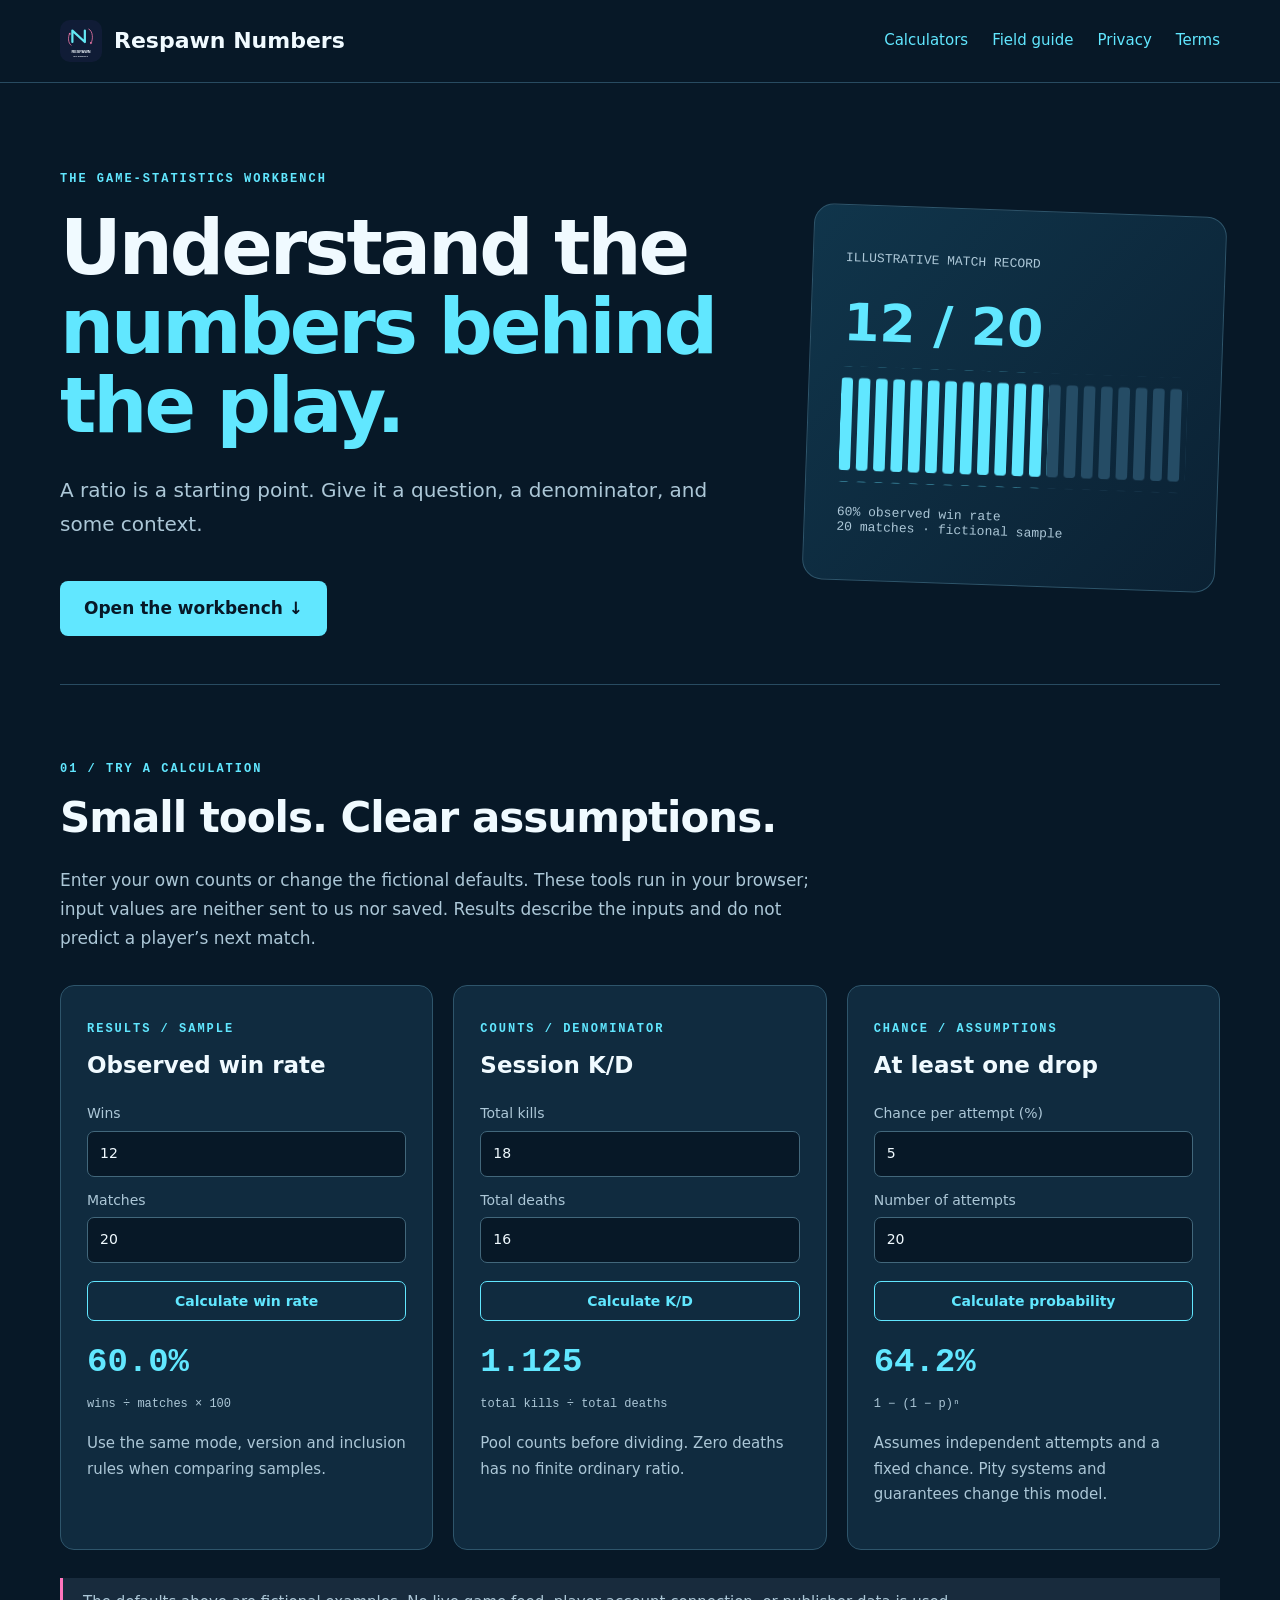
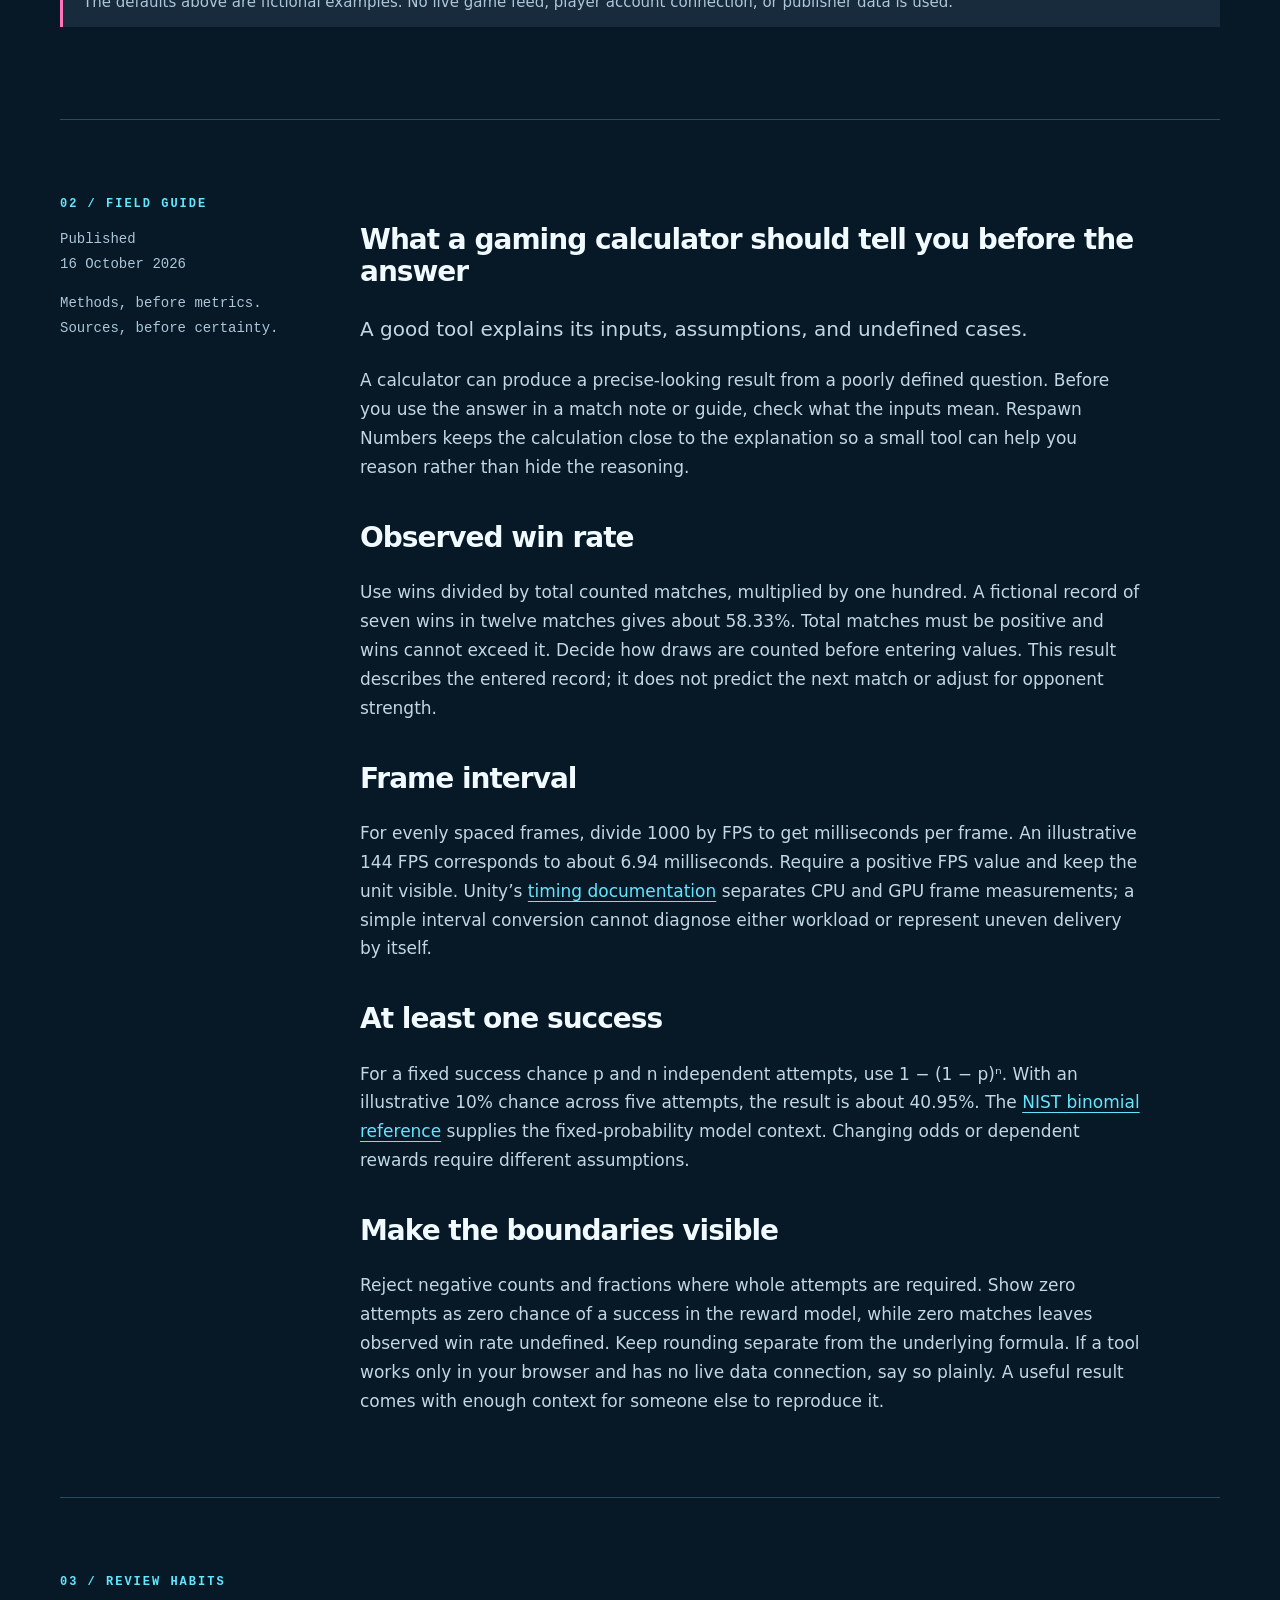
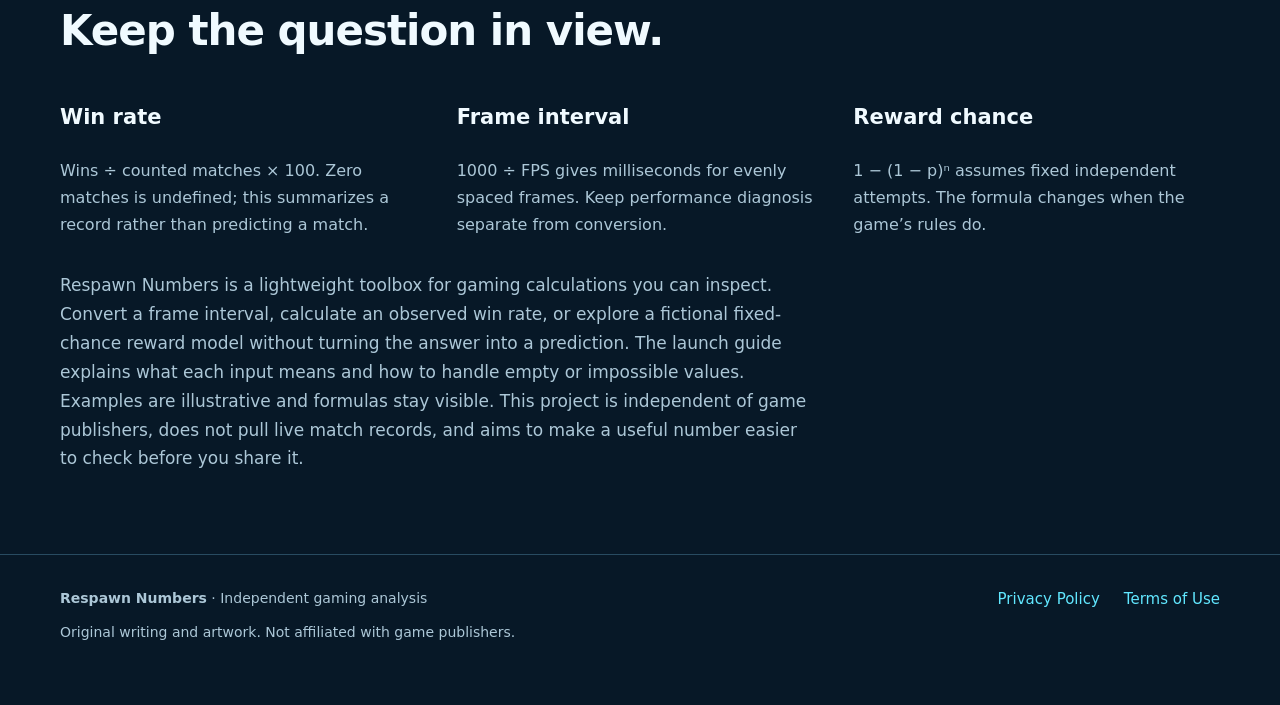
==== index.html @ 020a8698 "Build Respawn Numbers gaming statistics workbench" ====
<!doctype html><html lang="en"><head><meta charset="utf-8"><meta name="viewport" content="width=device-width, initial-scale=1"><meta name="description" content="Transparent gaming statistics explainers and free calculators for win rate, K/D and independent drop probability."><title>Game-statistics workbench · Respawn Numbers</title><link rel="icon" href="logo.svg" type="image/svg+xml"><link rel="stylesheet" href="style.css"></head><body><a class="skip" href="#main">Skip to content</a><header><div class="wrap"><a class="brand" href="index.html"><img src="logo.svg" alt="" width="42" height="42">Respawn Numbers</a><nav aria-label="Main navigation"><a href="index.html#calculators">Calculators</a><a href="index.html#guide">Field guide</a><a href="privacy.html">Privacy</a><a href="terms.html">Terms</a></nav></div></header><main id="main"><div class="wrap"><section class="hero" aria-labelledby="hero-title"><div><p class="eyebrow">The game-statistics workbench</p><h1 id="hero-title">Understand the<br><span>numbers behind<br>the play.</span></h1><p class="lead">A ratio is a starting point. Give it a question, a denominator, and some context.</p><a class="cta" href="#calculators">Open the workbench ↓</a></div><div class="visual" aria-label="Illustrative win-rate example: 12 wins in 20 matches equals 60 percent"><p>ILLUSTRATIVE MATCH RECORD</p><strong>12 / 20</strong><svg viewBox="0 0 300 100" role="img" aria-label="Twelve of twenty match markers highlighted in cyan"><defs><pattern id="slots" width="15" height="90" patternUnits="userSpaceOnUse"><rect width="10" height="80" y="10" rx="3" fill="#254c65"/></pattern><pattern id="wins" width="15" height="90" patternUnits="userSpaceOnUse"><rect width="10" height="80" y="10" rx="3" fill="#61e7ff"/></pattern></defs><rect width="300" height="100" fill="url(#slots)"/><rect width="180" height="100" fill="url(#wins)"/></svg><p>60% observed win rate<br>20 matches · fictional sample</p></div></section><section id="calculators" class="section"><p class="eyebrow">01 / Try a calculation</p><h2>Small tools. Clear assumptions.</h2><p class="section-intro">Enter your own counts or change the fictional defaults. These tools run in your browser; input values are neither sent to us nor saved. Results describe the inputs and do not predict a player’s next match.</p><div class="grid"><section class="card"><span class="eyebrow">Results / sample</span><h3>Observed win rate</h3><label for="wins">Wins<input id="wins" type="number" min="0" step="1" value="12"></label><label for="matches">Matches<input id="matches" type="number" min="1" step="1" value="20"></label><button id="win-button" type="button">Calculate win rate</button><output id="win-result" class="result" aria-live="polite">60.0%</output><span class="formula">wins ÷ matches × 100</span><p>Use the same mode, version and inclusion rules when comparing samples.</p></section><section class="card"><span class="eyebrow">Counts / denominator</span><h3>Session K/D</h3><label for="kills">Total kills<input id="kills" type="number" min="0" step="1" value="18"></label><label for="deaths">Total deaths<input id="deaths" type="number" min="0" step="1" value="16"></label><button id="kd-button" type="button">Calculate K/D</button><output id="kd-result" class="result" aria-live="polite">1.125</output><span class="formula">total kills ÷ total deaths</span><p>Pool counts before dividing. Zero deaths has no finite ordinary ratio.</p></section><section class="card"><span class="eyebrow">Chance / assumptions</span><h3>At least one drop</h3><label for="chance">Chance per attempt (%)<input id="chance" type="number" min="0" max="100" step="any" value="5"></label><label for="attempts">Number of attempts<input id="attempts" type="number" min="0" step="1" value="20"></label><button id="drop-button" type="button">Calculate probability</button><output id="drop-result" class="result" aria-live="polite">64.2%</output><span class="formula">1 − (1 − p)ⁿ</span><p>Assumes independent attempts and a fixed chance. Pity systems and guarantees change this model.</p></section></div><p class="note">The defaults above are fictional examples. No live game feed, player account connection, or publisher data is used.</p></section><section class="section editorial" id="guide"><aside><p class="eyebrow">02 / Field guide</p><p>Published<br>16 October 2026</p><p>Methods, before metrics.<br>Sources, before certainty.</p></aside><article class="prose"><h2>What a gaming calculator should tell you before the answer</h2><p class="lead">A good tool explains its inputs, assumptions, and undefined cases.</p><p>A calculator can produce a precise-looking result from a poorly defined question. Before you use the answer in a match note or guide, check what the inputs mean. Respawn Numbers keeps the calculation close to the explanation so a small tool can help you reason rather than hide the reasoning.</p><h2>Observed win rate</h2><p>Use wins divided by total counted matches, multiplied by one hundred. A fictional record of seven wins in twelve matches gives about 58.33%. Total matches must be positive and wins cannot exceed it. Decide how draws are counted before entering values. This result describes the entered record; it does not predict the next match or adjust for opponent strength.</p><h2>Frame interval</h2><p>For evenly spaced frames, divide 1000 by FPS to get milliseconds per frame. An illustrative 144 FPS corresponds to about 6.94 milliseconds. Require a positive FPS value and keep the unit visible. Unity’s <a href="https://docs.unity3d.com/6000.0/Documentation/Manual/frame-timing-manager-counter-reference.html">timing documentation</a> separates CPU and GPU frame measurements; a simple interval conversion cannot diagnose either workload or represent uneven delivery by itself.</p><h2>At least one success</h2><p>For a fixed success chance p and n independent attempts, use 1 − (1 − p)ⁿ. With an illustrative 10% chance across five attempts, the result is about 40.95%. The <a href="https://www.itl.nist.gov/div898/handbook/eda/section3/eda366i.htm">NIST binomial reference</a> supplies the fixed-probability model context. Changing odds or dependent rewards require different assumptions.</p><h2>Make the boundaries visible</h2><p>Reject negative counts and fractions where whole attempts are required. Show zero attempts as zero chance of a success in the reward model, while zero matches leaves observed win rate undefined. Keep rounding separate from the underlying formula. If a tool works only in your browser and has no live data connection, say so plainly. A useful result comes with enough context for someone else to reproduce it.</p></article></section><section class="section"><p class="eyebrow">03 / Review habits</p><h2>Keep the question in view.</h2><div class="small-cards"><section><h3>Win rate</h3><p>Wins ÷ counted matches × 100. Zero matches is undefined; this summarizes a record rather than predicting a match.</p></section><section><h3>Frame interval</h3><p>1000 ÷ FPS gives milliseconds for evenly spaced frames. Keep performance diagnosis separate from conversion.</p></section><section><h3>Reward chance</h3><p>1 − (1 − p)ⁿ assumes fixed independent attempts. The formula changes when the game’s rules do.</p></section></div><p class="section-intro">Respawn Numbers is a lightweight toolbox for gaming calculations you can inspect. Convert a frame interval, calculate an observed win rate, or explore a fictional fixed-chance reward model without turning the answer into a prediction. The launch guide explains what each input means and how to handle empty or impossible values. Examples are illustrative and formulas stay visible. This project is independent of game publishers, does not pull live match records, and aims to make a useful number easier to check before you share it.</p></section></div></main><footer><div class="wrap"><div><p><strong>Respawn Numbers</strong> · Independent gaming analysis</p><p>Original writing and artwork. Not affiliated with game publishers.</p></div><nav aria-label="Legal navigation"><a href="privacy.html">Privacy Policy</a><a href="terms.html">Terms of Use</a></nav></div></footer><script src="calculators.js" defer></script></body></html>
---- style.css ----
:root{color-scheme:dark;--bg:#071827;--panel:#102b3f;--cyan:#61e7ff;--pink:#ff75bd;--ink:#f0faff;--muted:#acc7d7}*{box-sizing:border-box}html{scroll-behavior:smooth}body{margin:0;background:var(--bg);color:var(--ink);font:17px/1.7 system-ui,Segoe UI,sans-serif}a{color:var(--cyan);text-underline-offset:4px}a:hover{color:var(--pink)}a:focus-visible,button:focus-visible,input:focus-visible{outline:3px solid var(--pink);outline-offset:5px}.skip{position:absolute;left:20px;top:-100px;background:var(--panel);padding:12px;z-index:9}.skip:focus{top:12px}.wrap{width:min(1160px,92%);margin:auto}header{border-bottom:1px solid #284b61}header .wrap{display:flex;justify-content:space-between;align-items:center;gap:24px;flex-wrap:wrap;padding:20px 0}.brand{display:flex;align-items:center;gap:12px;text-decoration:none;color:var(--ink);font-size:22px;font-weight:800}.brand img{width:42px;height:42px;border-radius:10px}nav{display:flex;gap:24px;flex-wrap:wrap}nav a{font-size:15px;text-decoration:none}.hero{padding:76px 0 48px;display:grid;grid-template-columns:1.25fr .75fr;gap:60px;align-items:center}.eyebrow{font:700 12px/1.4 ui-monospace,monospace;letter-spacing:2px;color:var(--cyan);text-transform:uppercase}h1{font-size:clamp(38px,6vw,76px);line-height:1.04;letter-spacing:-3px;margin:20px 0 28px}h1 span{color:var(--cyan)}.lead{font-size:20px;max-width:700px;color:var(--muted)}.cta{display:inline-block;background:var(--cyan);color:#071827!important;border:0;border-radius:8px;padding:13px 24px;font-weight:800;text-decoration:none;margin-top:20px}.visual{border:1px solid #2e556b;border-radius:20px;background:linear-gradient(130deg,#10354b,#0b2133);padding:32px;transform:rotate(2deg)}.visual svg{width:100%;height:auto}.visual p{color:var(--muted);font:13px ui-monospace,monospace}.visual strong{font-size:52px;color:var(--cyan)}.section{padding:64px 0;border-top:1px solid #284b61}.section h2{font-size:clamp(28px,4vw,42px);letter-spacing:-1px;line-height:1.15;margin:16px 0 24px}.section-intro{max-width:750px;color:var(--muted)}.grid{display:grid;grid-template-columns:repeat(3,minmax(0,1fr));gap:20px;margin-top:32px}.card{border:1px solid #2e556b;border-radius:14px;background:var(--panel);padding:26px}.card h3{font-size:23px;line-height:1.2;margin:12px 0 22px}.card p{color:var(--muted);font-size:15px}.card label{display:block;margin-top:12px;color:var(--muted);font-size:14px}.card input{font:inherit;width:100%;background:#071827;border:1px solid #42677b;border-radius:7px;padding:10px 12px;color:var(--ink);margin-top:5px}.card button{cursor:pointer;display:block;width:100%;margin:18px 0;background:transparent;color:var(--cyan);border:1px solid var(--cyan);border-radius:7px;padding:11px;font:700 14px system-ui}.result{display:block;font:700 34px ui-monospace,monospace;color:var(--cyan);line-height:1.25;min-height:46px;margin-top:20px}.formula{font:12px ui-monospace,monospace;color:var(--muted)}.note{border-left:3px solid var(--pink);padding:12px 20px;background:#182b3d;color:var(--muted);font-size:15px;margin:28px 0}.editorial{display:grid;grid-template-columns:240px 1fr;gap:60px}.editorial aside{color:var(--muted);font:14px/1.8 ui-monospace,monospace}.prose{max-width:780px}.prose p{color:#c1d7e3}.prose h2{font-size:28px;margin-top:40px}.prose h1{font-size:48px;letter-spacing:-1.5px}.small-cards{display:grid;grid-template-columns:repeat(3,1fr);gap:30px}.small-cards h3{font-size:21px}.small-cards p{color:var(--muted);font-size:16px}footer{border-top:1px solid #284b61;padding:32px 0 50px;color:var(--muted);font-size:14px}footer .wrap{display:flex;justify-content:space-between;gap:24px;flex-wrap:wrap}footer p{margin:0 0 10px}.policy{padding:60px 0 90px}.policy h1{font-size:54px;letter-spacing:-2px}.policy .prose{margin:auto}@media(max-width:760px){header .wrap{align-items:flex-start}nav{gap:14px}.hero{grid-template-columns:1fr;padding-top:45px;gap:28px}h1{letter-spacing:-1.5px}.visual{max-width:420px;transform:none}.grid,.small-cards{grid-template-columns:1fr}.editorial{grid-template-columns:1fr;gap:20px}.section{padding:44px 0}.policy{padding-top:35px}}@media(prefers-reduced-motion:reduce){html{scroll-behavior:auto}}
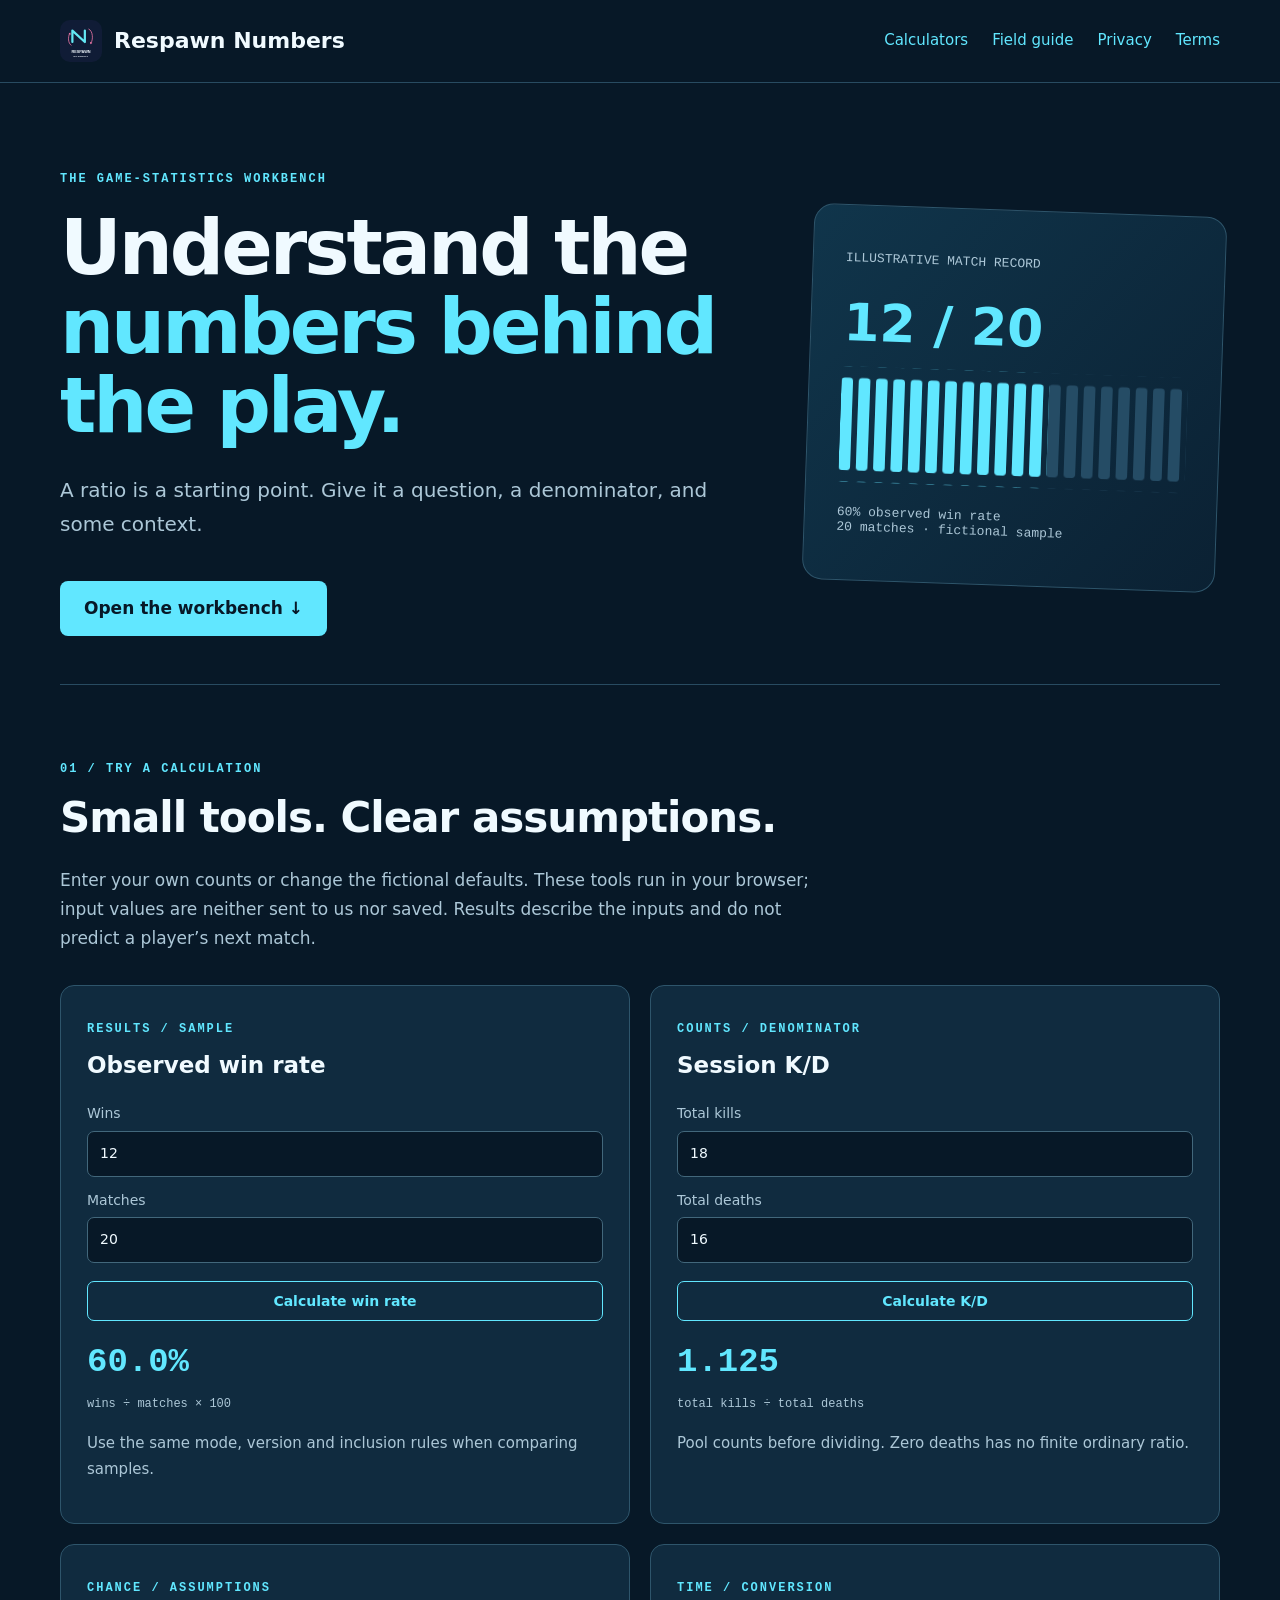
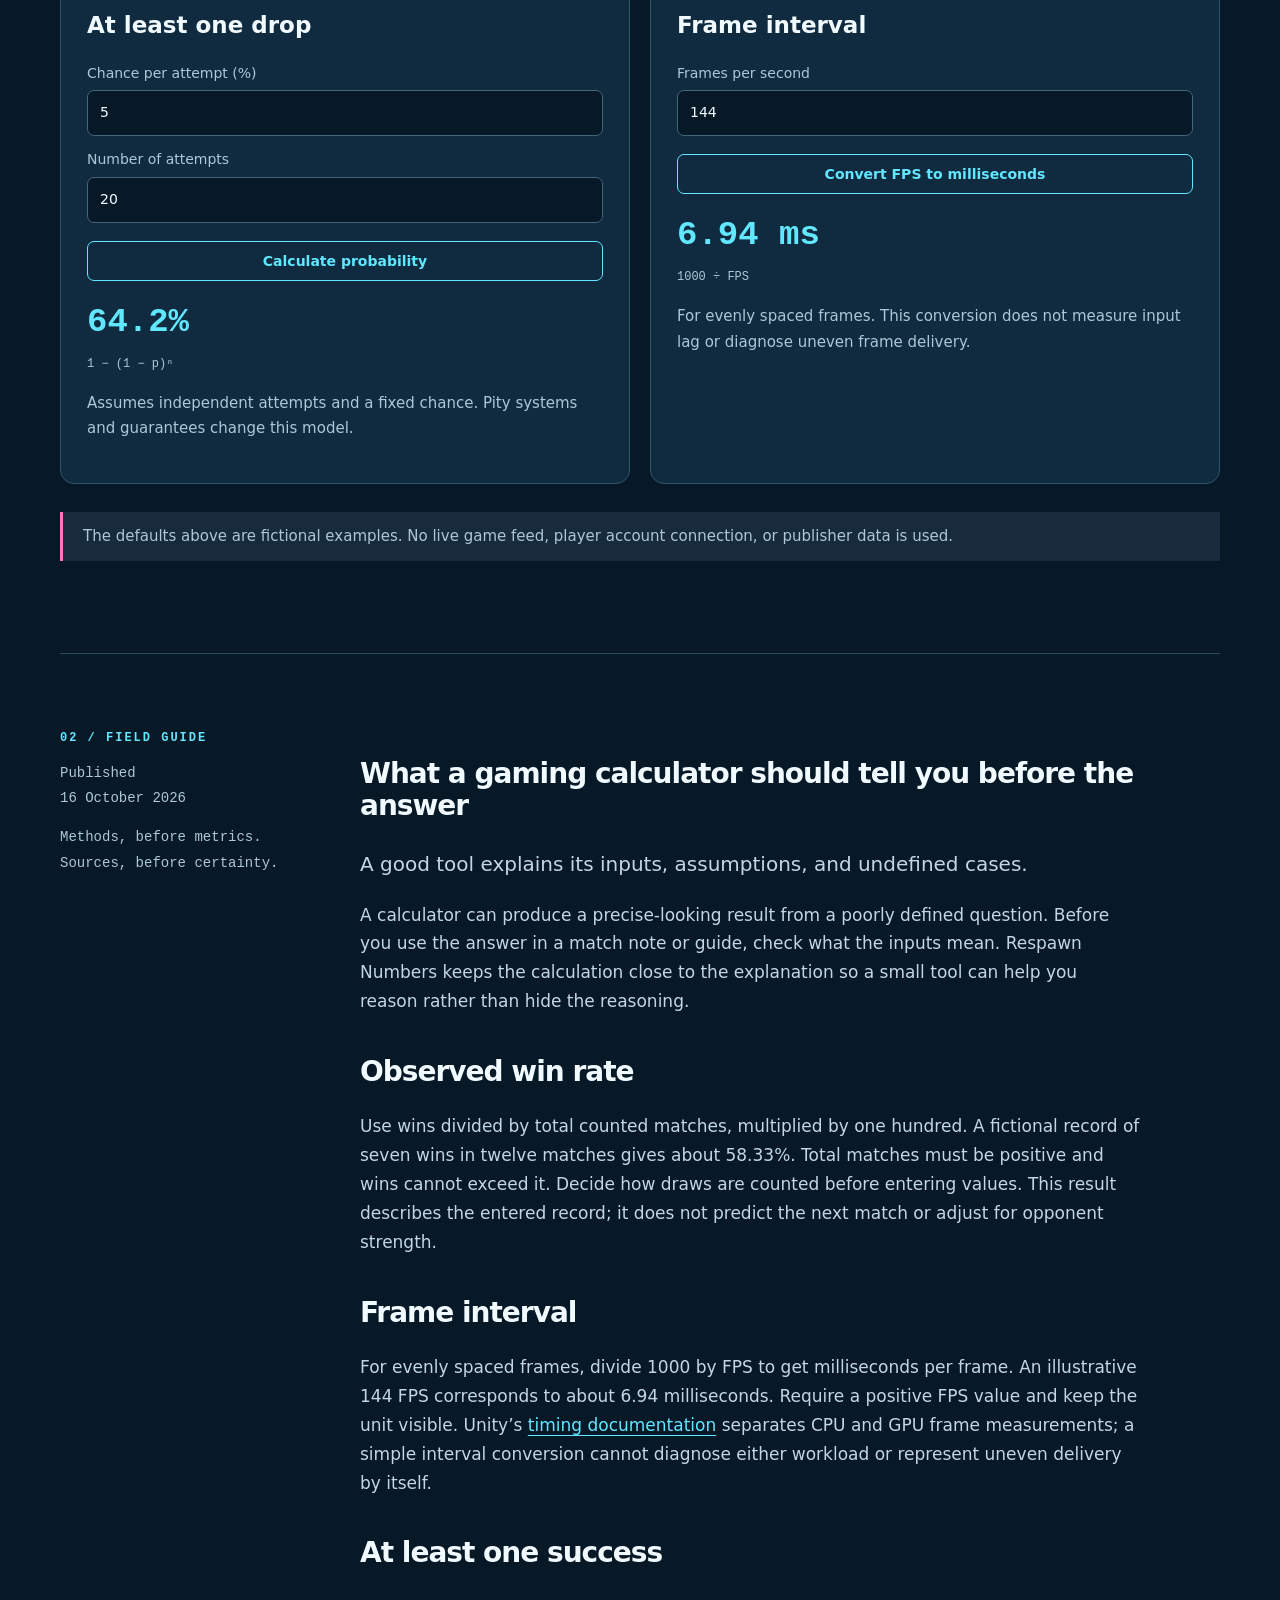
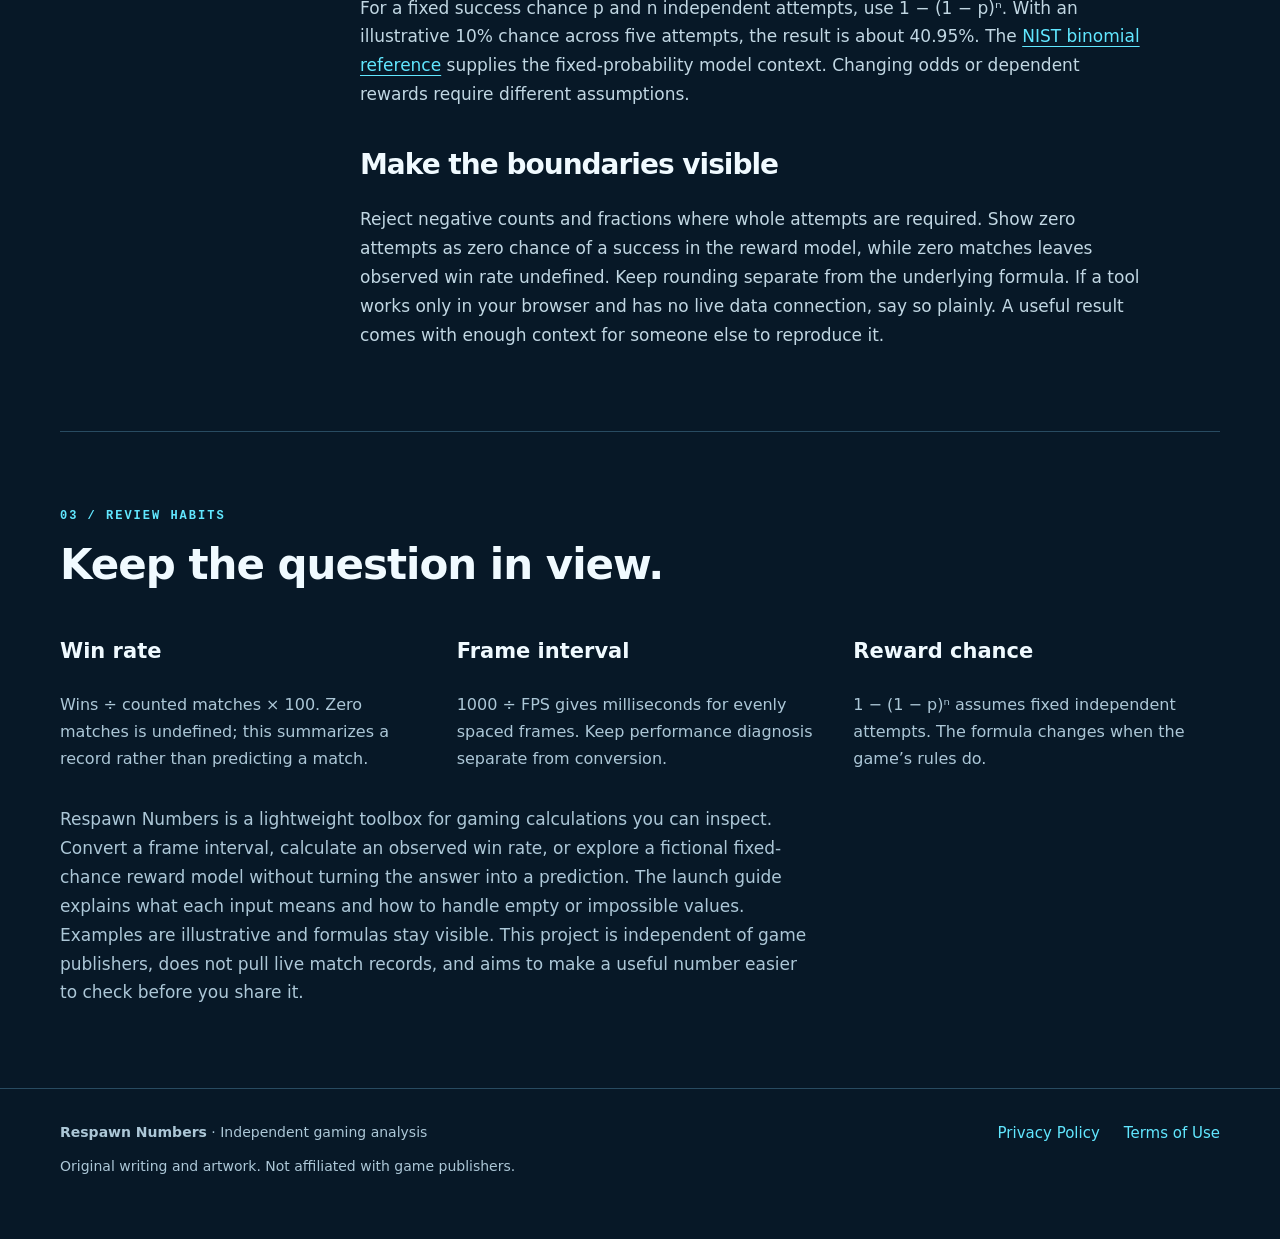
==== commit 984aeeb9: "Fix calculator ID collision and add frame interval tool" ====
--- a/index.html
+++ b/index.html
@@ -1 +1 @@
-<!doctype html><html lang="en"><head><meta charset="utf-8"><meta name="viewport" content="width=device-width, initial-scale=1"><meta name="description" content="Transparent gaming statistics explainers and free calculators for win rate, K/D and independent drop probability."><title>Game-statistics workbench · Respawn Numbers</title><link rel="icon" href="logo.svg" type="image/svg+xml"><link rel="stylesheet" href="style.css"></head><body><a class="skip" href="#main">Skip to content</a><header><div class="wrap"><a class="brand" href="index.html"><img src="logo.svg" alt="" width="42" height="42">Respawn Numbers</a><nav aria-label="Main navigation"><a href="index.html#calculators">Calculators</a><a href="index.html#guide">Field guide</a><a href="privacy.html">Privacy</a><a href="terms.html">Terms</a></nav></div></header><main id="main"><div class="wrap"><section class="hero" aria-labelledby="hero-title"><div><p class="eyebrow">The game-statistics workbench</p><h1 id="hero-title">Understand the<br><span>numbers behind<br>the play.</span></h1><p class="lead">A ratio is a starting point. Give it a question, a denominator, and some context.</p><a class="cta" href="#calculators">Open the workbench ↓</a></div><div class="visual" aria-label="Illustrative win-rate example: 12 wins in 20 matches equals 60 percent"><p>ILLUSTRATIVE MATCH RECORD</p><strong>12 / 20</strong><svg viewBox="0 0 300 100" role="img" aria-label="Twelve of twenty match markers highlighted in cyan"><defs><pattern id="slots" width="15" height="90" patternUnits="userSpaceOnUse"><rect width="10" height="80" y="10" rx="3" fill="#254c65"/></pattern><pattern id="wins" width="15" height="90" patternUnits="userSpaceOnUse"><rect width="10" height="80" y="10" rx="3" fill="#61e7ff"/></pattern></defs><rect width="300" height="100" fill="url(#slots)"/><rect width="180" height="100" fill="url(#wins)"/></svg><p>60% observed win rate<br>20 matches · fictional sample</p></div></section><section id="calculators" class="section"><p class="eyebrow">01 / Try a calculation</p><h2>Small tools. Clear assumptions.</h2><p class="section-intro">Enter your own counts or change the fictional defaults. These tools run in your browser; input values are neither sent to us nor saved. Results describe the inputs and do not predict a player’s next match.</p><div class="grid"><section class="card"><span class="eyebrow">Results / sample</span><h3>Observed win rate</h3><label for="wins">Wins<input id="wins" type="number" min="0" step="1" value="12"></label><label for="matches">Matches<input id="matches" type="number" min="1" step="1" value="20"></label><button id="win-button" type="button">Calculate win rate</button><output id="win-result" class="result" aria-live="polite">60.0%</output><span class="formula">wins ÷ matches × 100</span><p>Use the same mode, version and inclusion rules when comparing samples.</p></section><section class="card"><span class="eyebrow">Counts / denominator</span><h3>Session K/D</h3><label for="kills">Total kills<input id="kills" type="number" min="0" step="1" value="18"></label><label for="deaths">Total deaths<input id="deaths" type="number" min="0" step="1" value="16"></label><button id="kd-button" type="button">Calculate K/D</button><output id="kd-result" class="result" aria-live="polite">1.125</output><span class="formula">total kills ÷ total deaths</span><p>Pool counts before dividing. Zero deaths has no finite ordinary ratio.</p></section><section class="card"><span class="eyebrow">Chance / assumptions</span><h3>At least one drop</h3><label for="chance">Chance per attempt (%)<input id="chance" type="number" min="0" max="100" step="any" value="5"></label><label for="attempts">Number of attempts<input id="attempts" type="number" min="0" step="1" value="20"></label><button id="drop-button" type="button">Calculate probability</button><output id="drop-result" class="result" aria-live="polite">64.2%</output><span class="formula">1 − (1 − p)ⁿ</span><p>Assumes independent attempts and a fixed chance. Pity systems and guarantees change this model.</p></section></div><p class="note">The defaults above are fictional examples. No live game feed, player account connection, or publisher data is used.</p></section><section class="section editorial" id="guide"><aside><p class="eyebrow">02 / Field guide</p><p>Published<br>16 October 2026</p><p>Methods, before metrics.<br>Sources, before certainty.</p></aside><article class="prose"><h2>What a gaming calculator should tell you before the answer</h2><p class="lead">A good tool explains its inputs, assumptions, and undefined cases.</p><p>A calculator can produce a precise-looking result from a poorly defined question. Before you use the answer in a match note or guide, check what the inputs mean. Respawn Numbers keeps the calculation close to the explanation so a small tool can help you reason rather than hide the reasoning.</p><h2>Observed win rate</h2><p>Use wins divided by total counted matches, multiplied by one hundred. A fictional record of seven wins in twelve matches gives about 58.33%. Total matches must be positive and wins cannot exceed it. Decide how draws are counted before entering values. This result describes the entered record; it does not predict the next match or adjust for opponent strength.</p><h2>Frame interval</h2><p>For evenly spaced frames, divide 1000 by FPS to get milliseconds per frame. An illustrative 144 FPS corresponds to about 6.94 milliseconds. Require a positive FPS value and keep the unit visible. Unity’s <a href="https://docs.unity3d.com/6000.0/Documentation/Manual/frame-timing-manager-counter-reference.html">timing documentation</a> separates CPU and GPU frame measurements; a simple interval conversion cannot diagnose either workload or represent uneven delivery by itself.</p><h2>At least one success</h2><p>For a fixed success chance p and n independent attempts, use 1 − (1 − p)ⁿ. With an illustrative 10% chance across five attempts, the result is about 40.95%. The <a href="https://www.itl.nist.gov/div898/handbook/eda/section3/eda366i.htm">NIST binomial reference</a> supplies the fixed-probability model context. Changing odds or dependent rewards require different assumptions.</p><h2>Make the boundaries visible</h2><p>Reject negative counts and fractions where whole attempts are required. Show zero attempts as zero chance of a success in the reward model, while zero matches leaves observed win rate undefined. Keep rounding separate from the underlying formula. If a tool works only in your browser and has no live data connection, say so plainly. A useful result comes with enough context for someone else to reproduce it.</p></article></section><section class="section"><p class="eyebrow">03 / Review habits</p><h2>Keep the question in view.</h2><div class="small-cards"><section><h3>Win rate</h3><p>Wins ÷ counted matches × 100. Zero matches is undefined; this summarizes a record rather than predicting a match.</p></section><section><h3>Frame interval</h3><p>1000 ÷ FPS gives milliseconds for evenly spaced frames. Keep performance diagnosis separate from conversion.</p></section><section><h3>Reward chance</h3><p>1 − (1 − p)ⁿ assumes fixed independent attempts. The formula changes when the game’s rules do.</p></section></div><p class="section-intro">Respawn Numbers is a lightweight toolbox for gaming calculations you can inspect. Convert a frame interval, calculate an observed win rate, or explore a fictional fixed-chance reward model without turning the answer into a prediction. The launch guide explains what each input means and how to handle empty or impossible values. Examples are illustrative and formulas stay visible. This project is independent of game publishers, does not pull live match records, and aims to make a useful number easier to check before you share it.</p></section></div></main><footer><div class="wrap"><div><p><strong>Respawn Numbers</strong> · Independent gaming analysis</p><p>Original writing and artwork. Not affiliated with game publishers.</p></div><nav aria-label="Legal navigation"><a href="privacy.html">Privacy Policy</a><a href="terms.html">Terms of Use</a></nav></div></footer><script src="calculators.js" defer></script></body></html>+<!doctype html><html lang="en"><head><meta charset="utf-8"><meta name="viewport" content="width=device-width, initial-scale=1"><meta name="description" content="Transparent gaming statistics explainers and free calculators for win rate, K/D and independent drop probability."><title>Game-statistics workbench · Respawn Numbers</title><link rel="icon" href="logo.svg" type="image/svg+xml"><link rel="stylesheet" href="style.css"></head><body><a class="skip" href="#main">Skip to content</a><header><div class="wrap"><a class="brand" href="index.html"><img src="logo.svg" alt="" width="42" height="42">Respawn Numbers</a><nav aria-label="Main navigation"><a href="index.html#calculators">Calculators</a><a href="index.html#guide">Field guide</a><a href="privacy.html">Privacy</a><a href="terms.html">Terms</a></nav></div></header><main id="main"><div class="wrap"><section class="hero" aria-labelledby="hero-title"><div><p class="eyebrow">The game-statistics workbench</p><h1 id="hero-title">Understand the<br><span>numbers behind<br>the play.</span></h1><p class="lead">A ratio is a starting point. Give it a question, a denominator, and some context.</p><a class="cta" href="#calculators">Open the workbench ↓</a></div><div class="visual" aria-label="Illustrative win-rate example: 12 wins in 20 matches equals 60 percent"><p>ILLUSTRATIVE MATCH RECORD</p><strong>12 / 20</strong><svg viewBox="0 0 300 100" role="img" aria-label="Twelve of twenty match markers highlighted in cyan"><defs><pattern id="slots" width="15" height="90" patternUnits="userSpaceOnUse"><rect width="10" height="80" y="10" rx="3" fill="#254c65"/></pattern><pattern id="wins-pattern" width="15" height="90" patternUnits="userSpaceOnUse"><rect width="10" height="80" y="10" rx="3" fill="#61e7ff"/></pattern></defs><rect width="300" height="100" fill="url(#slots)"/><rect width="180" height="100" fill="url(#wins-pattern)"/></svg><p>60% observed win rate<br>20 matches · fictional sample</p></div></section><section id="calculators" class="section"><p class="eyebrow">01 / Try a calculation</p><h2>Small tools. Clear assumptions.</h2><p class="section-intro">Enter your own counts or change the fictional defaults. These tools run in your browser; input values are neither sent to us nor saved. Results describe the inputs and do not predict a player’s next match.</p><div class="grid"><section class="card"><span class="eyebrow">Results / sample</span><h3>Observed win rate</h3><label for="wins">Wins<input id="wins" type="number" min="0" step="1" value="12"></label><label for="matches">Matches<input id="matches" type="number" min="1" step="1" value="20"></label><button id="win-button" type="button">Calculate win rate</button><output id="win-result" class="result" aria-live="polite">60.0%</output><span class="formula">wins ÷ matches × 100</span><p>Use the same mode, version and inclusion rules when comparing samples.</p></section><section class="card"><span class="eyebrow">Counts / denominator</span><h3>Session K/D</h3><label for="kills">Total kills<input id="kills" type="number" min="0" step="1" value="18"></label><label for="deaths">Total deaths<input id="deaths" type="number" min="0" step="1" value="16"></label><button id="kd-button" type="button">Calculate K/D</button><output id="kd-result" class="result" aria-live="polite">1.125</output><span class="formula">total kills ÷ total deaths</span><p>Pool counts before dividing. Zero deaths has no finite ordinary ratio.</p></section><section class="card"><span class="eyebrow">Chance / assumptions</span><h3>At least one drop</h3><label for="chance">Chance per attempt (%)<input id="chance" type="number" min="0" max="100" step="any" value="5"></label><label for="attempts">Number of attempts<input id="attempts" type="number" min="0" step="1" value="20"></label><button id="drop-button" type="button">Calculate probability</button><output id="drop-result" class="result" aria-live="polite">64.2%</output><span class="formula">1 − (1 − p)ⁿ</span><p>Assumes independent attempts and a fixed chance. Pity systems and guarantees change this model.</p></section><section class="card"><span class="eyebrow">Time / conversion</span><h3>Frame interval</h3><label for="fps">Frames per second<input id="fps" type="number" min="0" step="any" value="144"></label><button id="frame-button" type="button">Convert FPS to milliseconds</button><output id="frame-result" class="result" aria-live="polite">6.94 ms</output><span class="formula">1000 ÷ FPS</span><p>For evenly spaced frames. This conversion does not measure input lag or diagnose uneven frame delivery.</p></section></div><p class="note">The defaults above are fictional examples. No live game feed, player account connection, or publisher data is used.</p></section><section class="section editorial" id="guide"><aside><p class="eyebrow">02 / Field guide</p><p>Published<br>16 October 2026</p><p>Methods, before metrics.<br>Sources, before certainty.</p></aside><article class="prose"><h2>What a gaming calculator should tell you before the answer</h2><p class="lead">A good tool explains its inputs, assumptions, and undefined cases.</p><p>A calculator can produce a precise-looking result from a poorly defined question. Before you use the answer in a match note or guide, check what the inputs mean. Respawn Numbers keeps the calculation close to the explanation so a small tool can help you reason rather than hide the reasoning.</p><h2>Observed win rate</h2><p>Use wins divided by total counted matches, multiplied by one hundred. A fictional record of seven wins in twelve matches gives about 58.33%. Total matches must be positive and wins cannot exceed it. Decide how draws are counted before entering values. This result describes the entered record; it does not predict the next match or adjust for opponent strength.</p><h2>Frame interval</h2><p>For evenly spaced frames, divide 1000 by FPS to get milliseconds per frame. An illustrative 144 FPS corresponds to about 6.94 milliseconds. Require a positive FPS value and keep the unit visible. Unity’s <a href="https://docs.unity3d.com/6000.0/Documentation/Manual/frame-timing-manager-counter-reference.html">timing documentation</a> separates CPU and GPU frame measurements; a simple interval conversion cannot diagnose either workload or represent uneven delivery by itself.</p><h2>At least one success</h2><p>For a fixed success chance p and n independent attempts, use 1 − (1 − p)ⁿ. With an illustrative 10% chance across five attempts, the result is about 40.95%. The <a href="https://www.itl.nist.gov/div898/handbook/eda/section3/eda366i.htm">NIST binomial reference</a> supplies the fixed-probability model context. Changing odds or dependent rewards require different assumptions.</p><h2>Make the boundaries visible</h2><p>Reject negative counts and fractions where whole attempts are required. Show zero attempts as zero chance of a success in the reward model, while zero matches leaves observed win rate undefined. Keep rounding separate from the underlying formula. If a tool works only in your browser and has no live data connection, say so plainly. A useful result comes with enough context for someone else to reproduce it.</p></article></section><section class="section"><p class="eyebrow">03 / Review habits</p><h2>Keep the question in view.</h2><div class="small-cards"><section><h3>Win rate</h3><p>Wins ÷ counted matches × 100. Zero matches is undefined; this summarizes a record rather than predicting a match.</p></section><section><h3>Frame interval</h3><p>1000 ÷ FPS gives milliseconds for evenly spaced frames. Keep performance diagnosis separate from conversion.</p></section><section><h3>Reward chance</h3><p>1 − (1 − p)ⁿ assumes fixed independent attempts. The formula changes when the game’s rules do.</p></section></div><p class="section-intro">Respawn Numbers is a lightweight toolbox for gaming calculations you can inspect. Convert a frame interval, calculate an observed win rate, or explore a fictional fixed-chance reward model without turning the answer into a prediction. The launch guide explains what each input means and how to handle empty or impossible values. Examples are illustrative and formulas stay visible. This project is independent of game publishers, does not pull live match records, and aims to make a useful number easier to check before you share it.</p></section></div></main><footer><div class="wrap"><div><p><strong>Respawn Numbers</strong> · Independent gaming analysis</p><p>Original writing and artwork. Not affiliated with game publishers.</p></div><nav aria-label="Legal navigation"><a href="privacy.html">Privacy Policy</a><a href="terms.html">Terms of Use</a></nav></div></footer><script src="calculators.js" defer></script></body></html>
--- a/style.css
+++ b/style.css
@@ -1 +1 @@
-:root{color-scheme:dark;--bg:#071827;--panel:#102b3f;--cyan:#61e7ff;--pink:#ff75bd;--ink:#f0faff;--muted:#acc7d7}*{box-sizing:border-box}html{scroll-behavior:smooth}body{margin:0;background:var(--bg);color:var(--ink);font:17px/1.7 system-ui,Segoe UI,sans-serif}a{color:var(--cyan);text-underline-offset:4px}a:hover{color:var(--pink)}a:focus-visible,button:focus-visible,input:focus-visible{outline:3px solid var(--pink);outline-offset:5px}.skip{position:absolute;left:20px;top:-100px;background:var(--panel);padding:12px;z-index:9}.skip:focus{top:12px}.wrap{width:min(1160px,92%);margin:auto}header{border-bottom:1px solid #284b61}header .wrap{display:flex;justify-content:space-between;align-items:center;gap:24px;flex-wrap:wrap;padding:20px 0}.brand{display:flex;align-items:center;gap:12px;text-decoration:none;color:var(--ink);font-size:22px;font-weight:800}.brand img{width:42px;height:42px;border-radius:10px}nav{display:flex;gap:24px;flex-wrap:wrap}nav a{font-size:15px;text-decoration:none}.hero{padding:76px 0 48px;display:grid;grid-template-columns:1.25fr .75fr;gap:60px;align-items:center}.eyebrow{font:700 12px/1.4 ui-monospace,monospace;letter-spacing:2px;color:var(--cyan);text-transform:uppercase}h1{font-size:clamp(38px,6vw,76px);line-height:1.04;letter-spacing:-3px;margin:20px 0 28px}h1 span{color:var(--cyan)}.lead{font-size:20px;max-width:700px;color:var(--muted)}.cta{display:inline-block;background:var(--cyan);color:#071827!important;border:0;border-radius:8px;padding:13px 24px;font-weight:800;text-decoration:none;margin-top:20px}.visual{border:1px solid #2e556b;border-radius:20px;background:linear-gradient(130deg,#10354b,#0b2133);padding:32px;transform:rotate(2deg)}.visual svg{width:100%;height:auto}.visual p{color:var(--muted);font:13px ui-monospace,monospace}.visual strong{font-size:52px;color:var(--cyan)}.section{padding:64px 0;border-top:1px solid #284b61}.section h2{font-size:clamp(28px,4vw,42px);letter-spacing:-1px;line-height:1.15;margin:16px 0 24px}.section-intro{max-width:750px;color:var(--muted)}.grid{display:grid;grid-template-columns:repeat(3,minmax(0,1fr));gap:20px;margin-top:32px}.card{border:1px solid #2e556b;border-radius:14px;background:var(--panel);padding:26px}.card h3{font-size:23px;line-height:1.2;margin:12px 0 22px}.card p{color:var(--muted);font-size:15px}.card label{display:block;margin-top:12px;color:var(--muted);font-size:14px}.card input{font:inherit;width:100%;background:#071827;border:1px solid #42677b;border-radius:7px;padding:10px 12px;color:var(--ink);margin-top:5px}.card button{cursor:pointer;display:block;width:100%;margin:18px 0;background:transparent;color:var(--cyan);border:1px solid var(--cyan);border-radius:7px;padding:11px;font:700 14px system-ui}.result{display:block;font:700 34px ui-monospace,monospace;color:var(--cyan);line-height:1.25;min-height:46px;margin-top:20px}.formula{font:12px ui-monospace,monospace;color:var(--muted)}.note{border-left:3px solid var(--pink);padding:12px 20px;background:#182b3d;color:var(--muted);font-size:15px;margin:28px 0}.editorial{display:grid;grid-template-columns:240px 1fr;gap:60px}.editorial aside{color:var(--muted);font:14px/1.8 ui-monospace,monospace}.prose{max-width:780px}.prose p{color:#c1d7e3}.prose h2{font-size:28px;margin-top:40px}.prose h1{font-size:48px;letter-spacing:-1.5px}.small-cards{display:grid;grid-template-columns:repeat(3,1fr);gap:30px}.small-cards h3{font-size:21px}.small-cards p{color:var(--muted);font-size:16px}footer{border-top:1px solid #284b61;padding:32px 0 50px;color:var(--muted);font-size:14px}footer .wrap{display:flex;justify-content:space-between;gap:24px;flex-wrap:wrap}footer p{margin:0 0 10px}.policy{padding:60px 0 90px}.policy h1{font-size:54px;letter-spacing:-2px}.policy .prose{margin:auto}@media(max-width:760px){header .wrap{align-items:flex-start}nav{gap:14px}.hero{grid-template-columns:1fr;padding-top:45px;gap:28px}h1{letter-spacing:-1.5px}.visual{max-width:420px;transform:none}.grid,.small-cards{grid-template-columns:1fr}.editorial{grid-template-columns:1fr;gap:20px}.section{padding:44px 0}.policy{padding-top:35px}}@media(prefers-reduced-motion:reduce){html{scroll-behavior:auto}}+:root{color-scheme:dark;--bg:#071827;--panel:#102b3f;--cyan:#61e7ff;--pink:#ff75bd;--ink:#f0faff;--muted:#acc7d7}*{box-sizing:border-box}html{scroll-behavior:smooth}body{margin:0;background:var(--bg);color:var(--ink);font:17px/1.7 system-ui,Segoe UI,sans-serif}a{color:var(--cyan);text-underline-offset:4px}a:hover{color:var(--pink)}a:focus-visible,button:focus-visible,input:focus-visible{outline:3px solid var(--pink);outline-offset:5px}.skip{position:absolute;left:20px;top:-100px;background:var(--panel);padding:12px;z-index:9}.skip:focus{top:12px}.wrap{width:min(1160px,92%);margin:auto}header{border-bottom:1px solid #284b61}header .wrap{display:flex;justify-content:space-between;align-items:center;gap:24px;flex-wrap:wrap;padding:20px 0}.brand{display:flex;align-items:center;gap:12px;text-decoration:none;color:var(--ink);font-size:22px;font-weight:800}.brand img{width:42px;height:42px;border-radius:10px}nav{display:flex;gap:24px;flex-wrap:wrap}nav a{font-size:15px;text-decoration:none}.hero{padding:76px 0 48px;display:grid;grid-template-columns:1.25fr .75fr;gap:60px;align-items:center}.eyebrow{font:700 12px/1.4 ui-monospace,monospace;letter-spacing:2px;color:var(--cyan);text-transform:uppercase}h1{font-size:clamp(38px,6vw,76px);line-height:1.04;letter-spacing:-3px;margin:20px 0 28px}h1 span{color:var(--cyan)}.lead{font-size:20px;max-width:700px;color:var(--muted)}.cta{display:inline-block;background:var(--cyan);color:#071827!important;border:0;border-radius:8px;padding:13px 24px;font-weight:800;text-decoration:none;margin-top:20px}.visual{border:1px solid #2e556b;border-radius:20px;background:linear-gradient(130deg,#10354b,#0b2133);padding:32px;transform:rotate(2deg)}.visual svg{width:100%;height:auto}.visual p{color:var(--muted);font:13px ui-monospace,monospace}.visual strong{font-size:52px;color:var(--cyan)}.section{padding:64px 0;border-top:1px solid #284b61}.section h2{font-size:clamp(28px,4vw,42px);letter-spacing:-1px;line-height:1.15;margin:16px 0 24px}.section-intro{max-width:750px;color:var(--muted)}.grid{display:grid;grid-template-columns:repeat(2,minmax(0,1fr));gap:20px;margin-top:32px}.card{border:1px solid #2e556b;border-radius:14px;background:var(--panel);padding:26px}.card h3{font-size:23px;line-height:1.2;margin:12px 0 22px}.card p{color:var(--muted);font-size:15px}.card label{display:block;margin-top:12px;color:var(--muted);font-size:14px}.card input{font:inherit;width:100%;background:#071827;border:1px solid #42677b;border-radius:7px;padding:10px 12px;color:var(--ink);margin-top:5px}.card button{cursor:pointer;display:block;width:100%;margin:18px 0;background:transparent;color:var(--cyan);border:1px solid var(--cyan);border-radius:7px;padding:11px;font:700 14px system-ui}.result{display:block;font:700 34px ui-monospace,monospace;color:var(--cyan);line-height:1.25;min-height:46px;margin-top:20px}.formula{font:12px ui-monospace,monospace;color:var(--muted)}.note{border-left:3px solid var(--pink);padding:12px 20px;background:#182b3d;color:var(--muted);font-size:15px;margin:28px 0}.editorial{display:grid;grid-template-columns:240px 1fr;gap:60px}.editorial aside{color:var(--muted);font:14px/1.8 ui-monospace,monospace}.prose{max-width:780px}.prose p{color:#c1d7e3}.prose h2{font-size:28px;margin-top:40px}.prose h1{font-size:48px;letter-spacing:-1.5px}.small-cards{display:grid;grid-template-columns:repeat(3,1fr);gap:30px}.small-cards h3{font-size:21px}.small-cards p{color:var(--muted);font-size:16px}footer{border-top:1px solid #284b61;padding:32px 0 50px;color:var(--muted);font-size:14px}footer .wrap{display:flex;justify-content:space-between;gap:24px;flex-wrap:wrap}footer p{margin:0 0 10px}.policy{padding:60px 0 90px}.policy h1{font-size:54px;letter-spacing:-2px}.policy .prose{margin:auto}@media(max-width:760px){header .wrap{align-items:flex-start}nav{gap:14px}.hero{grid-template-columns:1fr;padding-top:45px;gap:28px}h1{letter-spacing:-1.5px}.visual{max-width:420px;transform:none}.grid,.small-cards{grid-template-columns:1fr}.editorial{grid-template-columns:1fr;gap:20px}.section{padding:44px 0}.policy{padding-top:35px}}@media(prefers-reduced-motion:reduce){html{scroll-behavior:auto}}
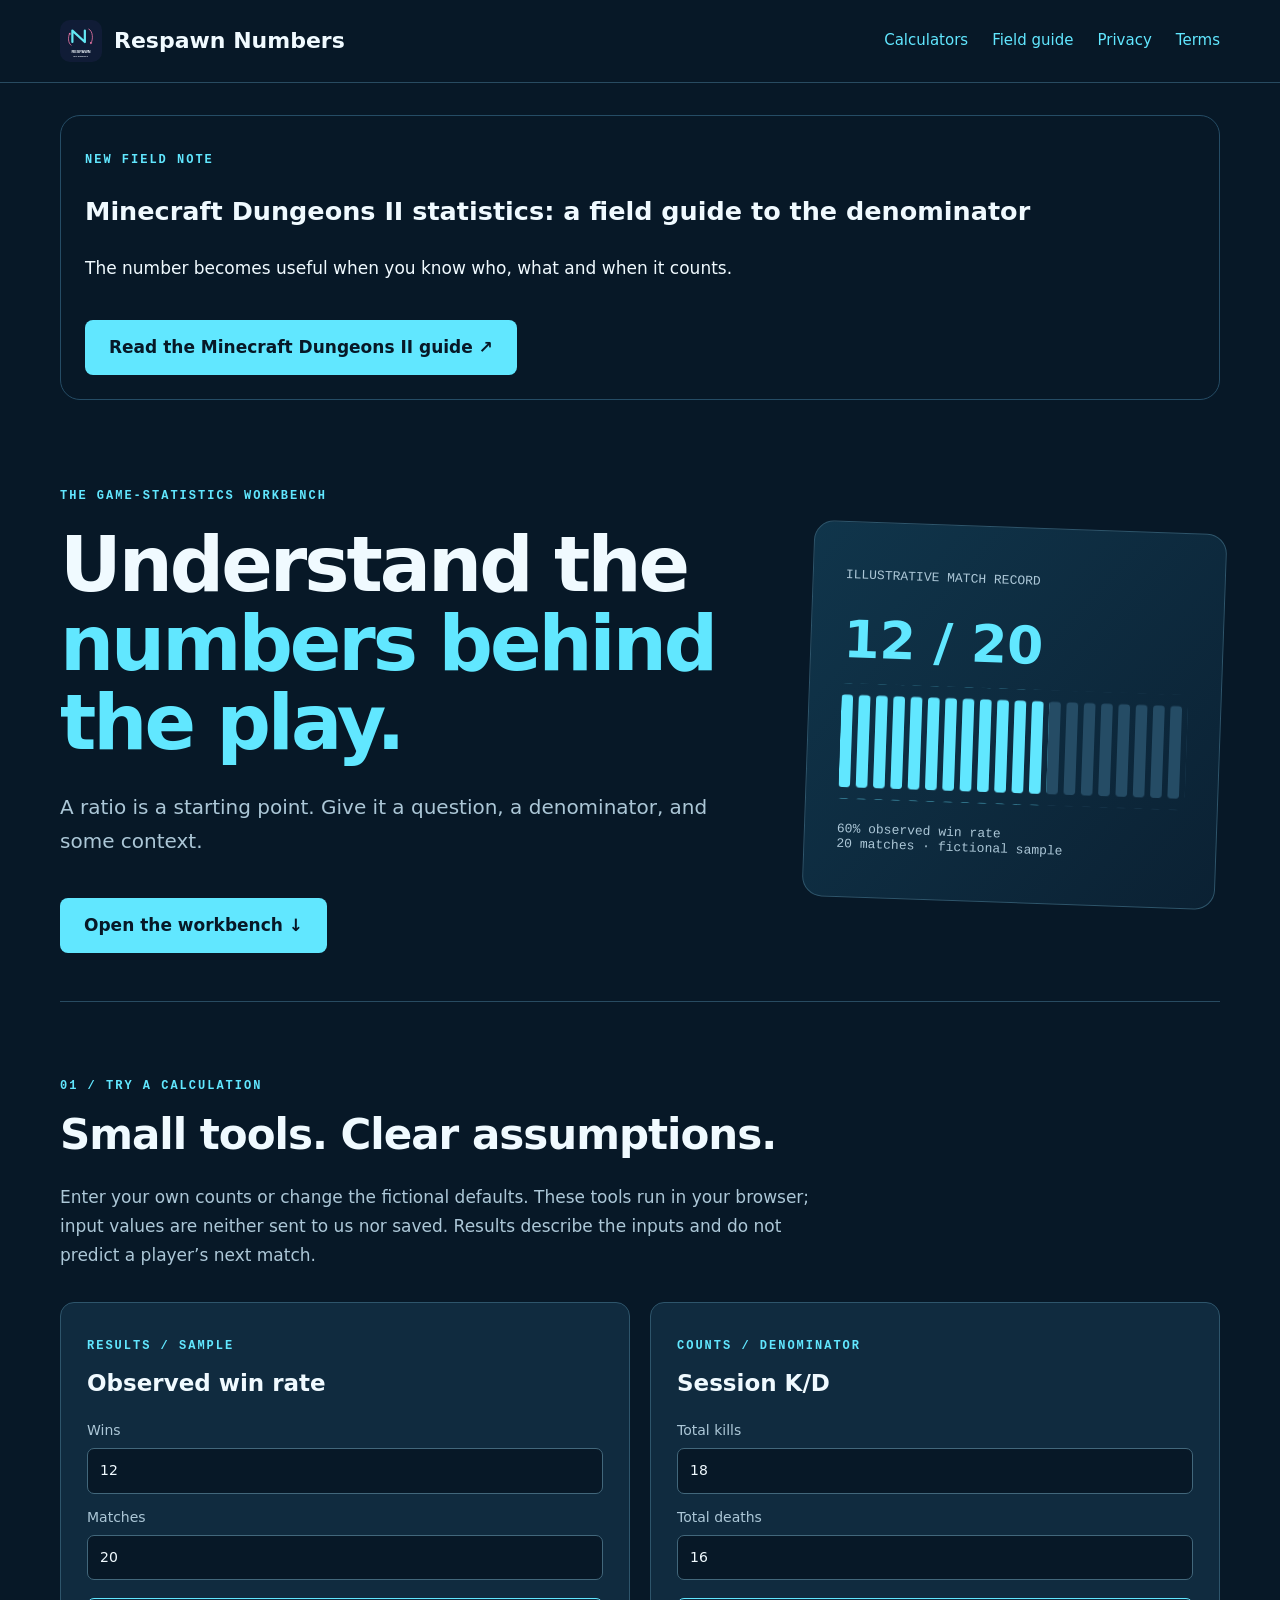
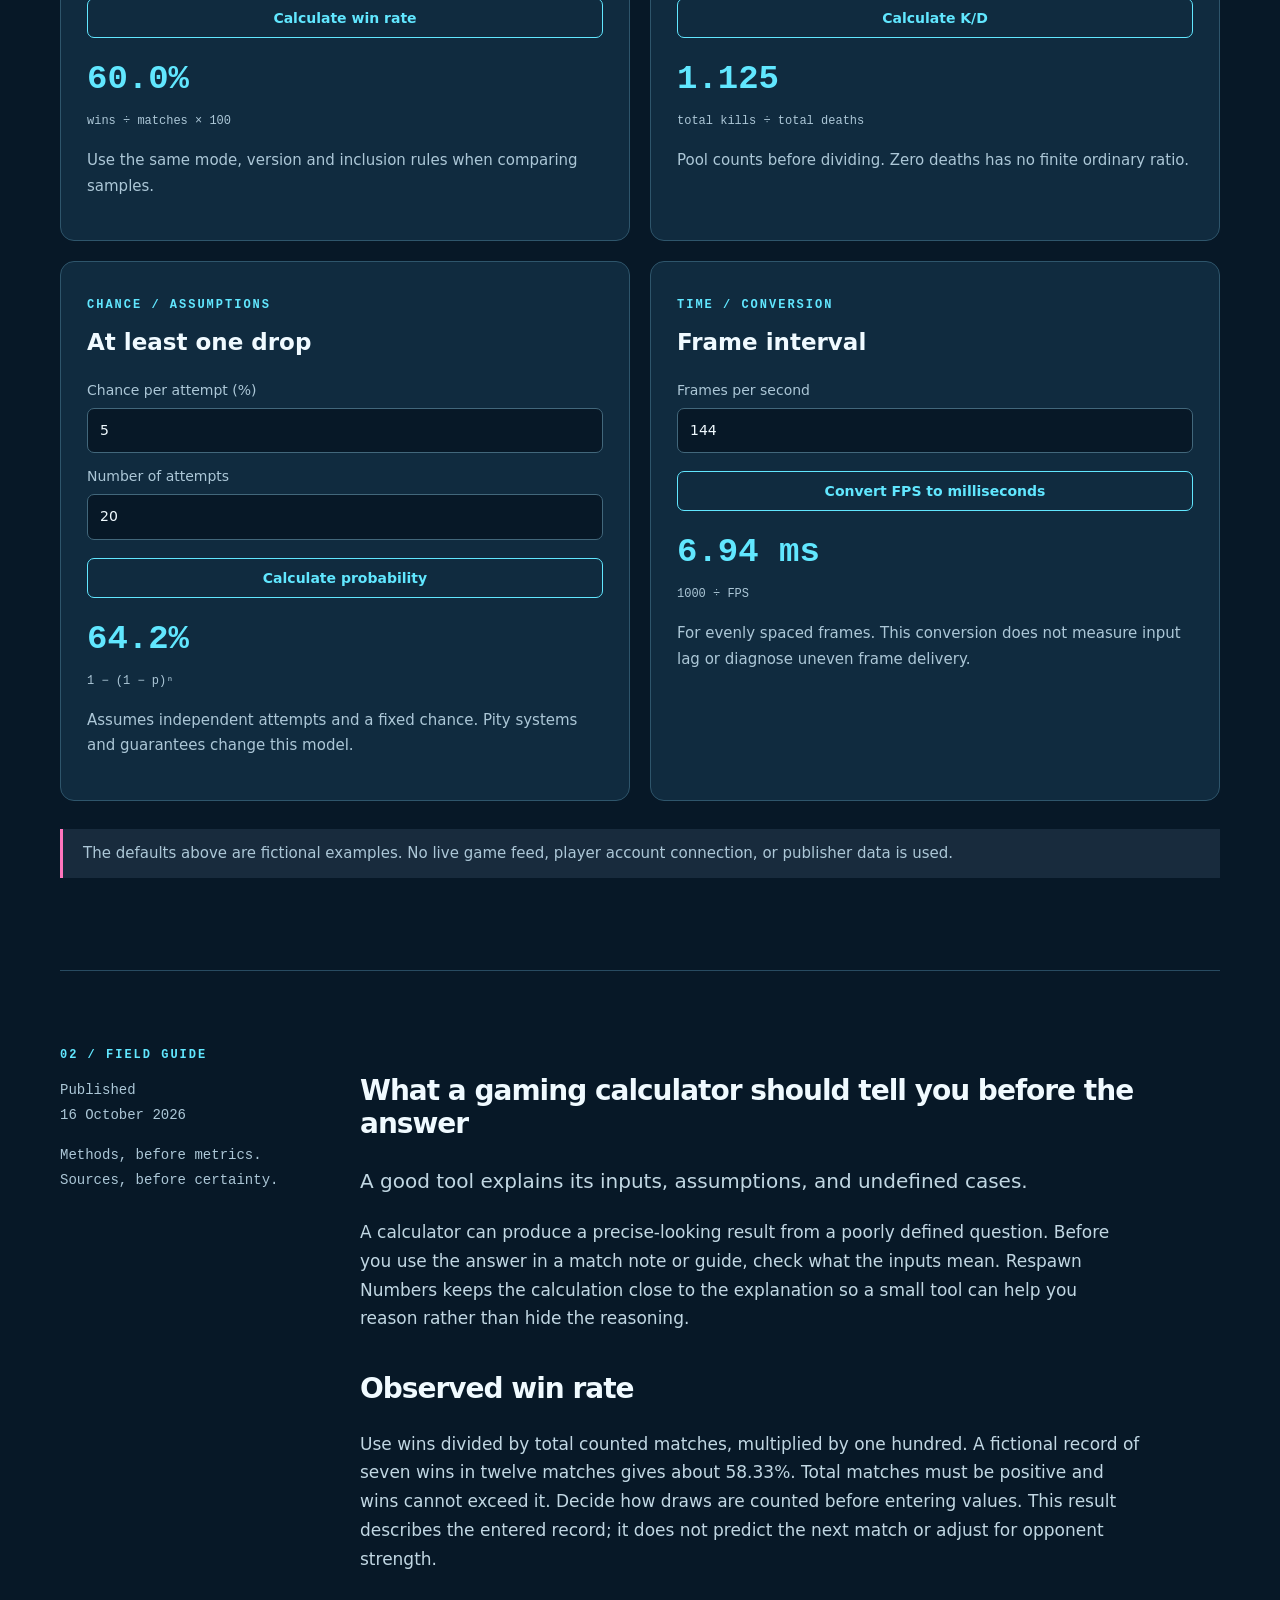
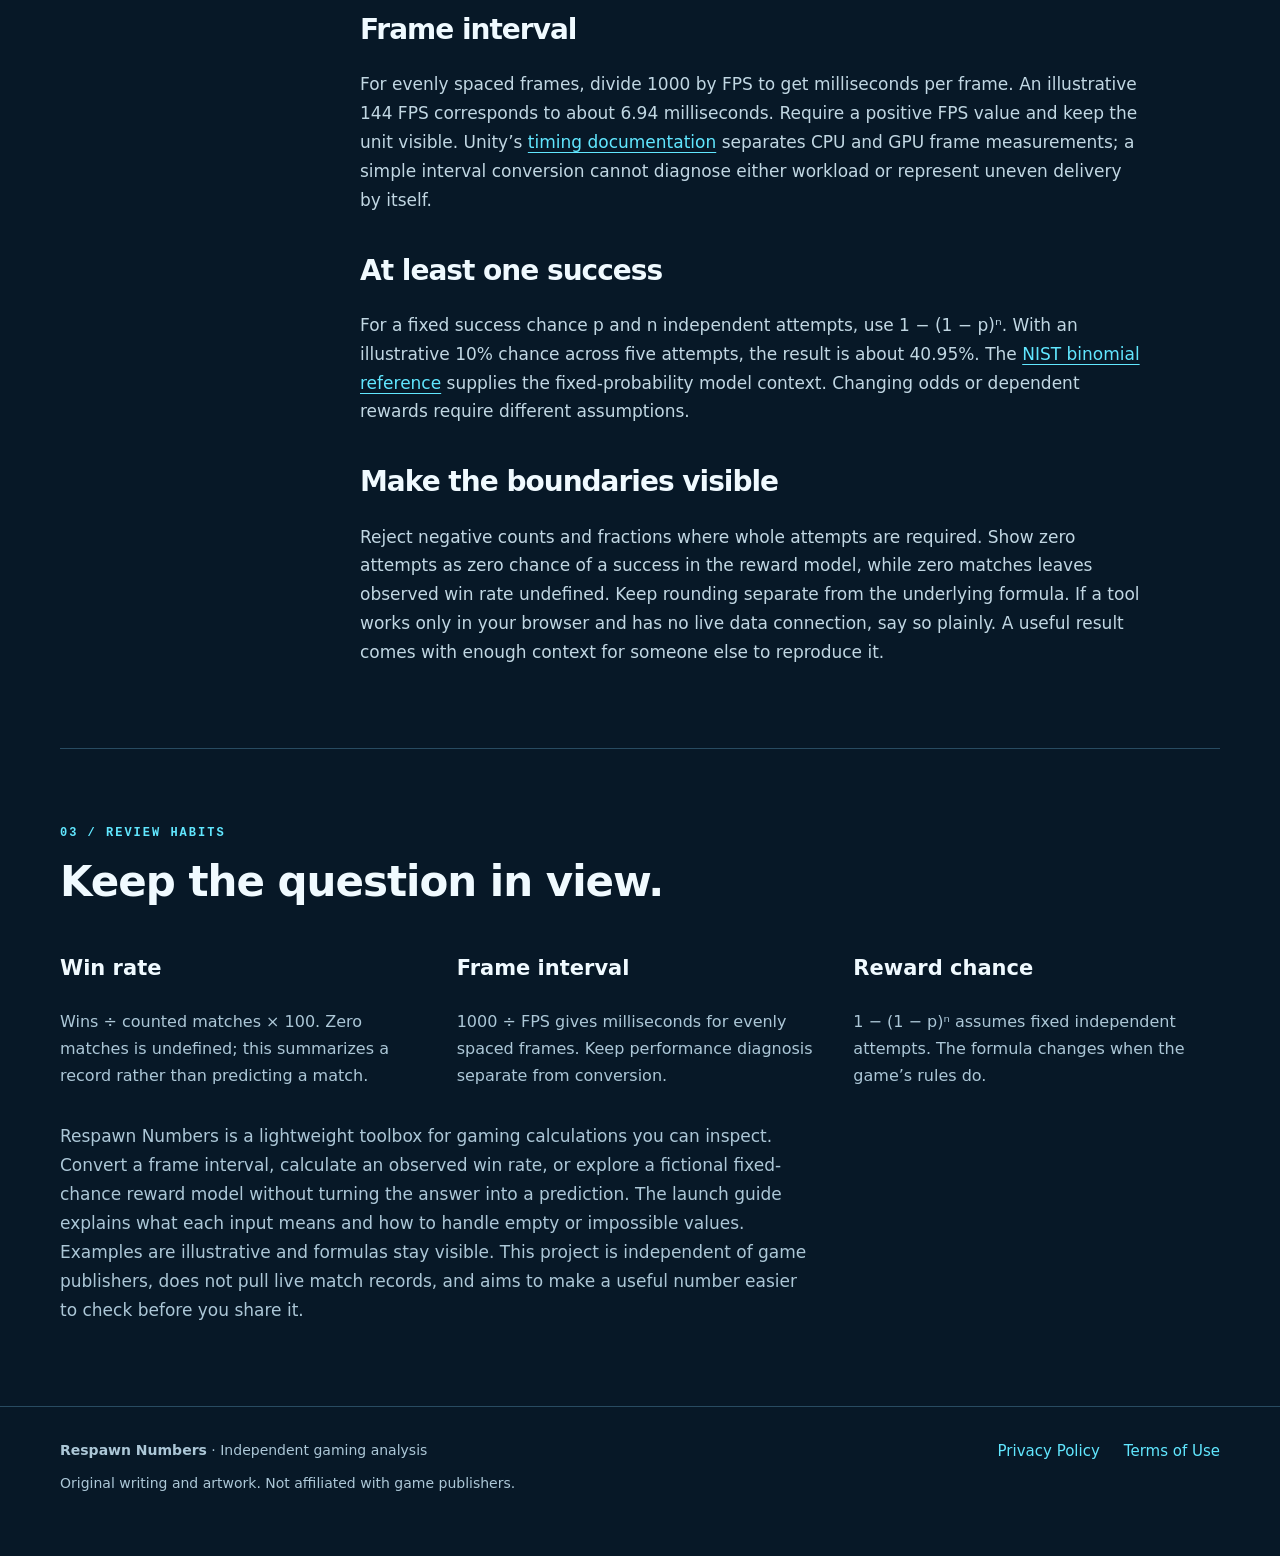
==== commit 559db27e: "Add Minecraft Dungeons II statistics field note" ====
--- a/index.html
+++ b/index.html
@@ -1 +1 @@
-<!doctype html><html lang="en"><head><meta charset="utf-8"><meta name="viewport" content="width=device-width, initial-scale=1"><meta name="description" content="Transparent gaming statistics explainers and free calculators for win rate, K/D and independent drop probability."><title>Game-statistics workbench · Respawn Numbers</title><link rel="icon" href="logo.svg" type="image/svg+xml"><link rel="stylesheet" href="style.css"></head><body><a class="skip" href="#main">Skip to content</a><header><div class="wrap"><a class="brand" href="index.html"><img src="logo.svg" alt="" width="42" height="42">Respawn Numbers</a><nav aria-label="Main navigation"><a href="index.html#calculators">Calculators</a><a href="index.html#guide">Field guide</a><a href="privacy.html">Privacy</a><a href="terms.html">Terms</a></nav></div></header><main id="main"><div class="wrap"><section class="hero" aria-labelledby="hero-title"><div><p class="eyebrow">The game-statistics workbench</p><h1 id="hero-title">Understand the<br><span>numbers behind<br>the play.</span></h1><p class="lead">A ratio is a starting point. Give it a question, a denominator, and some context.</p><a class="cta" href="#calculators">Open the workbench ↓</a></div><div class="visual" aria-label="Illustrative win-rate example: 12 wins in 20 matches equals 60 percent"><p>ILLUSTRATIVE MATCH RECORD</p><strong>12 / 20</strong><svg viewBox="0 0 300 100" role="img" aria-label="Twelve of twenty match markers highlighted in cyan"><defs><pattern id="slots" width="15" height="90" patternUnits="userSpaceOnUse"><rect width="10" height="80" y="10" rx="3" fill="#254c65"/></pattern><pattern id="wins-pattern" width="15" height="90" patternUnits="userSpaceOnUse"><rect width="10" height="80" y="10" rx="3" fill="#61e7ff"/></pattern></defs><rect width="300" height="100" fill="url(#slots)"/><rect width="180" height="100" fill="url(#wins-pattern)"/></svg><p>60% observed win rate<br>20 matches · fictional sample</p></div></section><section id="calculators" class="section"><p class="eyebrow">01 / Try a calculation</p><h2>Small tools. Clear assumptions.</h2><p class="section-intro">Enter your own counts or change the fictional defaults. These tools run in your browser; input values are neither sent to us nor saved. Results describe the inputs and do not predict a player’s next match.</p><div class="grid"><section class="card"><span class="eyebrow">Results / sample</span><h3>Observed win rate</h3><label for="wins">Wins<input id="wins" type="number" min="0" step="1" value="12"></label><label for="matches">Matches<input id="matches" type="number" min="1" step="1" value="20"></label><button id="win-button" type="button">Calculate win rate</button><output id="win-result" class="result" aria-live="polite">60.0%</output><span class="formula">wins ÷ matches × 100</span><p>Use the same mode, version and inclusion rules when comparing samples.</p></section><section class="card"><span class="eyebrow">Counts / denominator</span><h3>Session K/D</h3><label for="kills">Total kills<input id="kills" type="number" min="0" step="1" value="18"></label><label for="deaths">Total deaths<input id="deaths" type="number" min="0" step="1" value="16"></label><button id="kd-button" type="button">Calculate K/D</button><output id="kd-result" class="result" aria-live="polite">1.125</output><span class="formula">total kills ÷ total deaths</span><p>Pool counts before dividing. Zero deaths has no finite ordinary ratio.</p></section><section class="card"><span class="eyebrow">Chance / assumptions</span><h3>At least one drop</h3><label for="chance">Chance per attempt (%)<input id="chance" type="number" min="0" max="100" step="any" value="5"></label><label for="attempts">Number of attempts<input id="attempts" type="number" min="0" step="1" value="20"></label><button id="drop-button" type="button">Calculate probability</button><output id="drop-result" class="result" aria-live="polite">64.2%</output><span class="formula">1 − (1 − p)ⁿ</span><p>Assumes independent attempts and a fixed chance. Pity systems and guarantees change this model.</p></section><section class="card"><span class="eyebrow">Time / conversion</span><h3>Frame interval</h3><label for="fps">Frames per second<input id="fps" type="number" min="0" step="any" value="144"></label><button id="frame-button" type="button">Convert FPS to milliseconds</button><output id="frame-result" class="result" aria-live="polite">6.94 ms</output><span class="formula">1000 ÷ FPS</span><p>For evenly spaced frames. This conversion does not measure input lag or diagnose uneven frame delivery.</p></section></div><p class="note">The defaults above are fictional examples. No live game feed, player account connection, or publisher data is used.</p></section><section class="section editorial" id="guide"><aside><p class="eyebrow">02 / Field guide</p><p>Published<br>16 October 2026</p><p>Methods, before metrics.<br>Sources, before certainty.</p></aside><article class="prose"><h2>What a gaming calculator should tell you before the answer</h2><p class="lead">A good tool explains its inputs, assumptions, and undefined cases.</p><p>A calculator can produce a precise-looking result from a poorly defined question. Before you use the answer in a match note or guide, check what the inputs mean. Respawn Numbers keeps the calculation close to the explanation so a small tool can help you reason rather than hide the reasoning.</p><h2>Observed win rate</h2><p>Use wins divided by total counted matches, multiplied by one hundred. A fictional record of seven wins in twelve matches gives about 58.33%. Total matches must be positive and wins cannot exceed it. Decide how draws are counted before entering values. This result describes the entered record; it does not predict the next match or adjust for opponent strength.</p><h2>Frame interval</h2><p>For evenly spaced frames, divide 1000 by FPS to get milliseconds per frame. An illustrative 144 FPS corresponds to about 6.94 milliseconds. Require a positive FPS value and keep the unit visible. Unity’s <a href="https://docs.unity3d.com/6000.0/Documentation/Manual/frame-timing-manager-counter-reference.html">timing documentation</a> separates CPU and GPU frame measurements; a simple interval conversion cannot diagnose either workload or represent uneven delivery by itself.</p><h2>At least one success</h2><p>For a fixed success chance p and n independent attempts, use 1 − (1 − p)ⁿ. With an illustrative 10% chance across five attempts, the result is about 40.95%. The <a href="https://www.itl.nist.gov/div898/handbook/eda/section3/eda366i.htm">NIST binomial reference</a> supplies the fixed-probability model context. Changing odds or dependent rewards require different assumptions.</p><h2>Make the boundaries visible</h2><p>Reject negative counts and fractions where whole attempts are required. Show zero attempts as zero chance of a success in the reward model, while zero matches leaves observed win rate undefined. Keep rounding separate from the underlying formula. If a tool works only in your browser and has no live data connection, say so plainly. A useful result comes with enough context for someone else to reproduce it.</p></article></section><section class="section"><p class="eyebrow">03 / Review habits</p><h2>Keep the question in view.</h2><div class="small-cards"><section><h3>Win rate</h3><p>Wins ÷ counted matches × 100. Zero matches is undefined; this summarizes a record rather than predicting a match.</p></section><section><h3>Frame interval</h3><p>1000 ÷ FPS gives milliseconds for evenly spaced frames. Keep performance diagnosis separate from conversion.</p></section><section><h3>Reward chance</h3><p>1 − (1 − p)ⁿ assumes fixed independent attempts. The formula changes when the game’s rules do.</p></section></div><p class="section-intro">Respawn Numbers is a lightweight toolbox for gaming calculations you can inspect. Convert a frame interval, calculate an observed win rate, or explore a fictional fixed-chance reward model without turning the answer into a prediction. The launch guide explains what each input means and how to handle empty or impossible values. Examples are illustrative and formulas stay visible. This project is independent of game publishers, does not pull live match records, and aims to make a useful number easier to check before you share it.</p></section></div></main><footer><div class="wrap"><div><p><strong>Respawn Numbers</strong> · Independent gaming analysis</p><p>Original writing and artwork. Not affiliated with game publishers.</p></div><nav aria-label="Legal navigation"><a href="privacy.html">Privacy Policy</a><a href="terms.html">Terms of Use</a></nav></div></footer><script src="calculators.js" defer></script></body></html>+<!doctype html><html lang="en"><head><meta charset="utf-8"><meta name="viewport" content="width=device-width, initial-scale=1"><meta name="description" content="Transparent gaming statistics explainers and free calculators for win rate, K/D and independent drop probability."><title>Game-statistics workbench · Respawn Numbers</title><link rel="icon" href="logo.svg" type="image/svg+xml"><link rel="stylesheet" href="style.css"></head><body><a class="skip" href="#main">Skip to content</a><header><div class="wrap"><a class="brand" href="index.html"><img src="logo.svg" alt="" width="42" height="42">Respawn Numbers</a><nav aria-label="Main navigation"><a href="index.html#calculators">Calculators</a><a href="index.html#guide">Field guide</a><a href="privacy.html">Privacy</a><a href="terms.html">Terms</a></nav></div></header><main id="main"><div class="wrap"><section style="margin-top:32px;padding:24px;border:1px solid #254c65;border-radius:20px"><p class="eyebrow">New field note</p><h2>Minecraft Dungeons II statistics: a field guide to the denominator</h2><p>The number becomes useful when you know who, what and when it counts.</p><a class="cta" href="minecraft-dungeons-ii.html">Read the Minecraft Dungeons II guide ↗</a></section><section class="hero" aria-labelledby="hero-title"><div><p class="eyebrow">The game-statistics workbench</p><h1 id="hero-title">Understand the<br><span>numbers behind<br>the play.</span></h1><p class="lead">A ratio is a starting point. Give it a question, a denominator, and some context.</p><a class="cta" href="#calculators">Open the workbench ↓</a></div><div class="visual" aria-label="Illustrative win-rate example: 12 wins in 20 matches equals 60 percent"><p>ILLUSTRATIVE MATCH RECORD</p><strong>12 / 20</strong><svg viewBox="0 0 300 100" role="img" aria-label="Twelve of twenty match markers highlighted in cyan"><defs><pattern id="slots" width="15" height="90" patternUnits="userSpaceOnUse"><rect width="10" height="80" y="10" rx="3" fill="#254c65"/></pattern><pattern id="wins-pattern" width="15" height="90" patternUnits="userSpaceOnUse"><rect width="10" height="80" y="10" rx="3" fill="#61e7ff"/></pattern></defs><rect width="300" height="100" fill="url(#slots)"/><rect width="180" height="100" fill="url(#wins-pattern)"/></svg><p>60% observed win rate<br>20 matches · fictional sample</p></div></section><section id="calculators" class="section"><p class="eyebrow">01 / Try a calculation</p><h2>Small tools. Clear assumptions.</h2><p class="section-intro">Enter your own counts or change the fictional defaults. These tools run in your browser; input values are neither sent to us nor saved. Results describe the inputs and do not predict a player’s next match.</p><div class="grid"><section class="card"><span class="eyebrow">Results / sample</span><h3>Observed win rate</h3><label for="wins">Wins<input id="wins" type="number" min="0" step="1" value="12"></label><label for="matches">Matches<input id="matches" type="number" min="1" step="1" value="20"></label><button id="win-button" type="button">Calculate win rate</button><output id="win-result" class="result" aria-live="polite">60.0%</output><span class="formula">wins ÷ matches × 100</span><p>Use the same mode, version and inclusion rules when comparing samples.</p></section><section class="card"><span class="eyebrow">Counts / denominator</span><h3>Session K/D</h3><label for="kills">Total kills<input id="kills" type="number" min="0" step="1" value="18"></label><label for="deaths">Total deaths<input id="deaths" type="number" min="0" step="1" value="16"></label><button id="kd-button" type="button">Calculate K/D</button><output id="kd-result" class="result" aria-live="polite">1.125</output><span class="formula">total kills ÷ total deaths</span><p>Pool counts before dividing. Zero deaths has no finite ordinary ratio.</p></section><section class="card"><span class="eyebrow">Chance / assumptions</span><h3>At least one drop</h3><label for="chance">Chance per attempt (%)<input id="chance" type="number" min="0" max="100" step="any" value="5"></label><label for="attempts">Number of attempts<input id="attempts" type="number" min="0" step="1" value="20"></label><button id="drop-button" type="button">Calculate probability</button><output id="drop-result" class="result" aria-live="polite">64.2%</output><span class="formula">1 − (1 − p)ⁿ</span><p>Assumes independent attempts and a fixed chance. Pity systems and guarantees change this model.</p></section><section class="card"><span class="eyebrow">Time / conversion</span><h3>Frame interval</h3><label for="fps">Frames per second<input id="fps" type="number" min="0" step="any" value="144"></label><button id="frame-button" type="button">Convert FPS to milliseconds</button><output id="frame-result" class="result" aria-live="polite">6.94 ms</output><span class="formula">1000 ÷ FPS</span><p>For evenly spaced frames. This conversion does not measure input lag or diagnose uneven frame delivery.</p></section></div><p class="note">The defaults above are fictional examples. No live game feed, player account connection, or publisher data is used.</p></section><section class="section editorial" id="guide"><aside><p class="eyebrow">02 / Field guide</p><p>Published<br>16 October 2026</p><p>Methods, before metrics.<br>Sources, before certainty.</p></aside><article class="prose"><h2>What a gaming calculator should tell you before the answer</h2><p class="lead">A good tool explains its inputs, assumptions, and undefined cases.</p><p>A calculator can produce a precise-looking result from a poorly defined question. Before you use the answer in a match note or guide, check what the inputs mean. Respawn Numbers keeps the calculation close to the explanation so a small tool can help you reason rather than hide the reasoning.</p><h2>Observed win rate</h2><p>Use wins divided by total counted matches, multiplied by one hundred. A fictional record of seven wins in twelve matches gives about 58.33%. Total matches must be positive and wins cannot exceed it. Decide how draws are counted before entering values. This result describes the entered record; it does not predict the next match or adjust for opponent strength.</p><h2>Frame interval</h2><p>For evenly spaced frames, divide 1000 by FPS to get milliseconds per frame. An illustrative 144 FPS corresponds to about 6.94 milliseconds. Require a positive FPS value and keep the unit visible. Unity’s <a href="https://docs.unity3d.com/6000.0/Documentation/Manual/frame-timing-manager-counter-reference.html">timing documentation</a> separates CPU and GPU frame measurements; a simple interval conversion cannot diagnose either workload or represent uneven delivery by itself.</p><h2>At least one success</h2><p>For a fixed success chance p and n independent attempts, use 1 − (1 − p)ⁿ. With an illustrative 10% chance across five attempts, the result is about 40.95%. The <a href="https://www.itl.nist.gov/div898/handbook/eda/section3/eda366i.htm">NIST binomial reference</a> supplies the fixed-probability model context. Changing odds or dependent rewards require different assumptions.</p><h2>Make the boundaries visible</h2><p>Reject negative counts and fractions where whole attempts are required. Show zero attempts as zero chance of a success in the reward model, while zero matches leaves observed win rate undefined. Keep rounding separate from the underlying formula. If a tool works only in your browser and has no live data connection, say so plainly. A useful result comes with enough context for someone else to reproduce it.</p></article></section><section class="section"><p class="eyebrow">03 / Review habits</p><h2>Keep the question in view.</h2><div class="small-cards"><section><h3>Win rate</h3><p>Wins ÷ counted matches × 100. Zero matches is undefined; this summarizes a record rather than predicting a match.</p></section><section><h3>Frame interval</h3><p>1000 ÷ FPS gives milliseconds for evenly spaced frames. Keep performance diagnosis separate from conversion.</p></section><section><h3>Reward chance</h3><p>1 − (1 − p)ⁿ assumes fixed independent attempts. The formula changes when the game’s rules do.</p></section></div><p class="section-intro">Respawn Numbers is a lightweight toolbox for gaming calculations you can inspect. Convert a frame interval, calculate an observed win rate, or explore a fictional fixed-chance reward model without turning the answer into a prediction. The launch guide explains what each input means and how to handle empty or impossible values. Examples are illustrative and formulas stay visible. This project is independent of game publishers, does not pull live match records, and aims to make a useful number easier to check before you share it.</p></section></div></main><footer><div class="wrap"><div><p><strong>Respawn Numbers</strong> · Independent gaming analysis</p><p>Original writing and artwork. Not affiliated with game publishers.</p></div><nav aria-label="Legal navigation"><a href="privacy.html">Privacy Policy</a><a href="terms.html">Terms of Use</a></nav></div></footer><script src="calculators.js" defer></script></body></html>
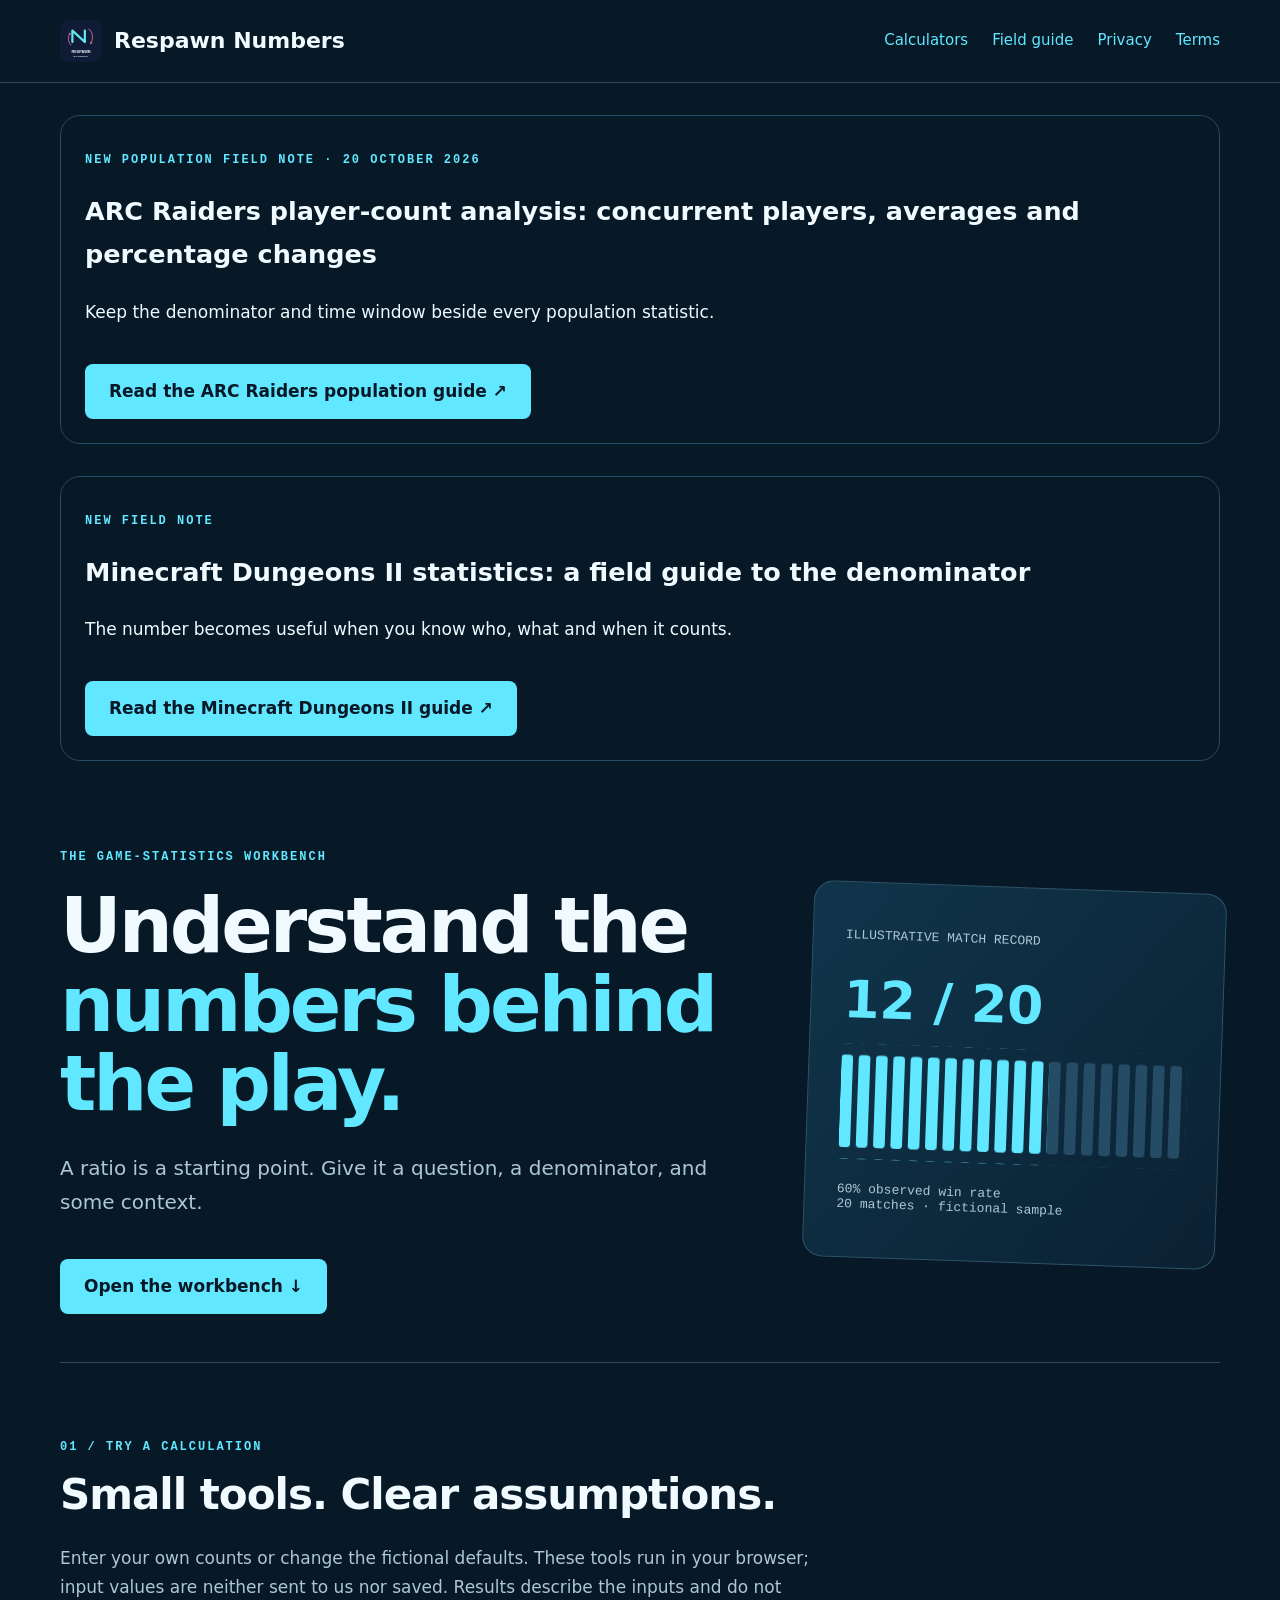
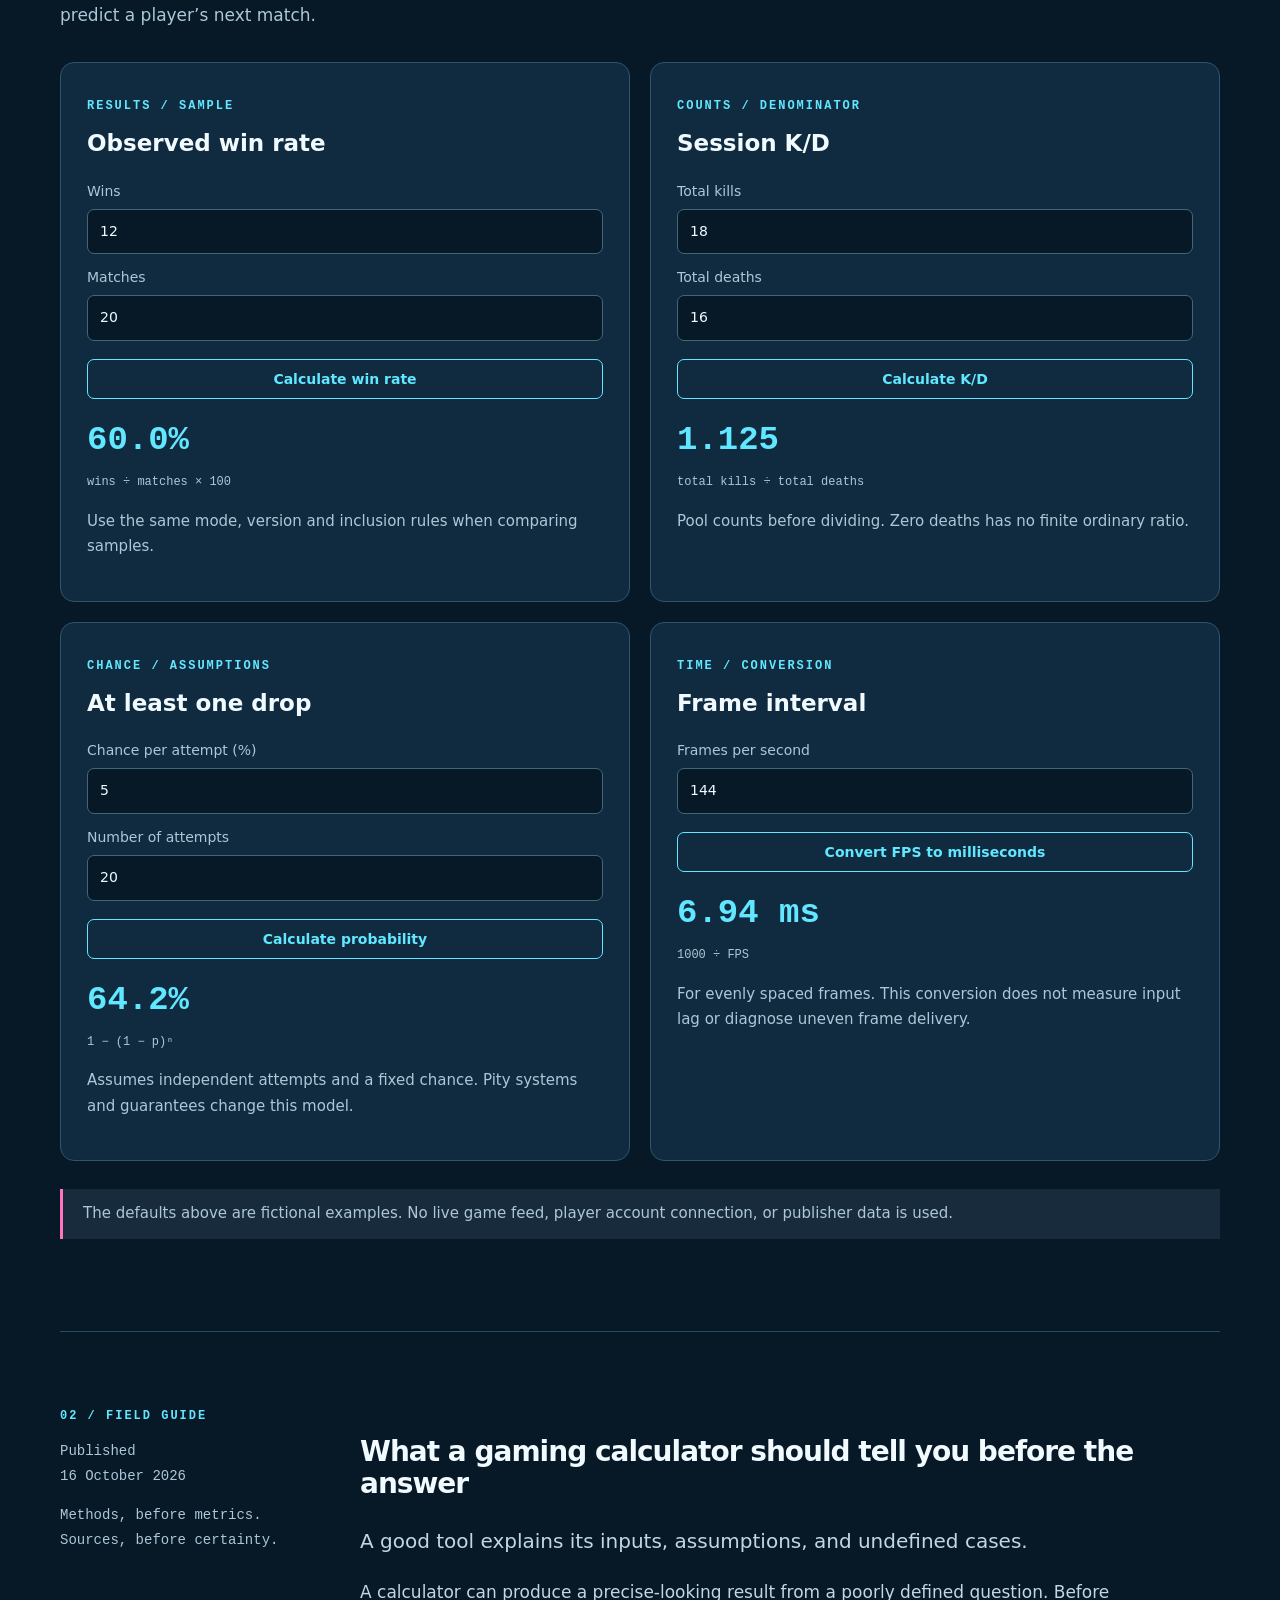
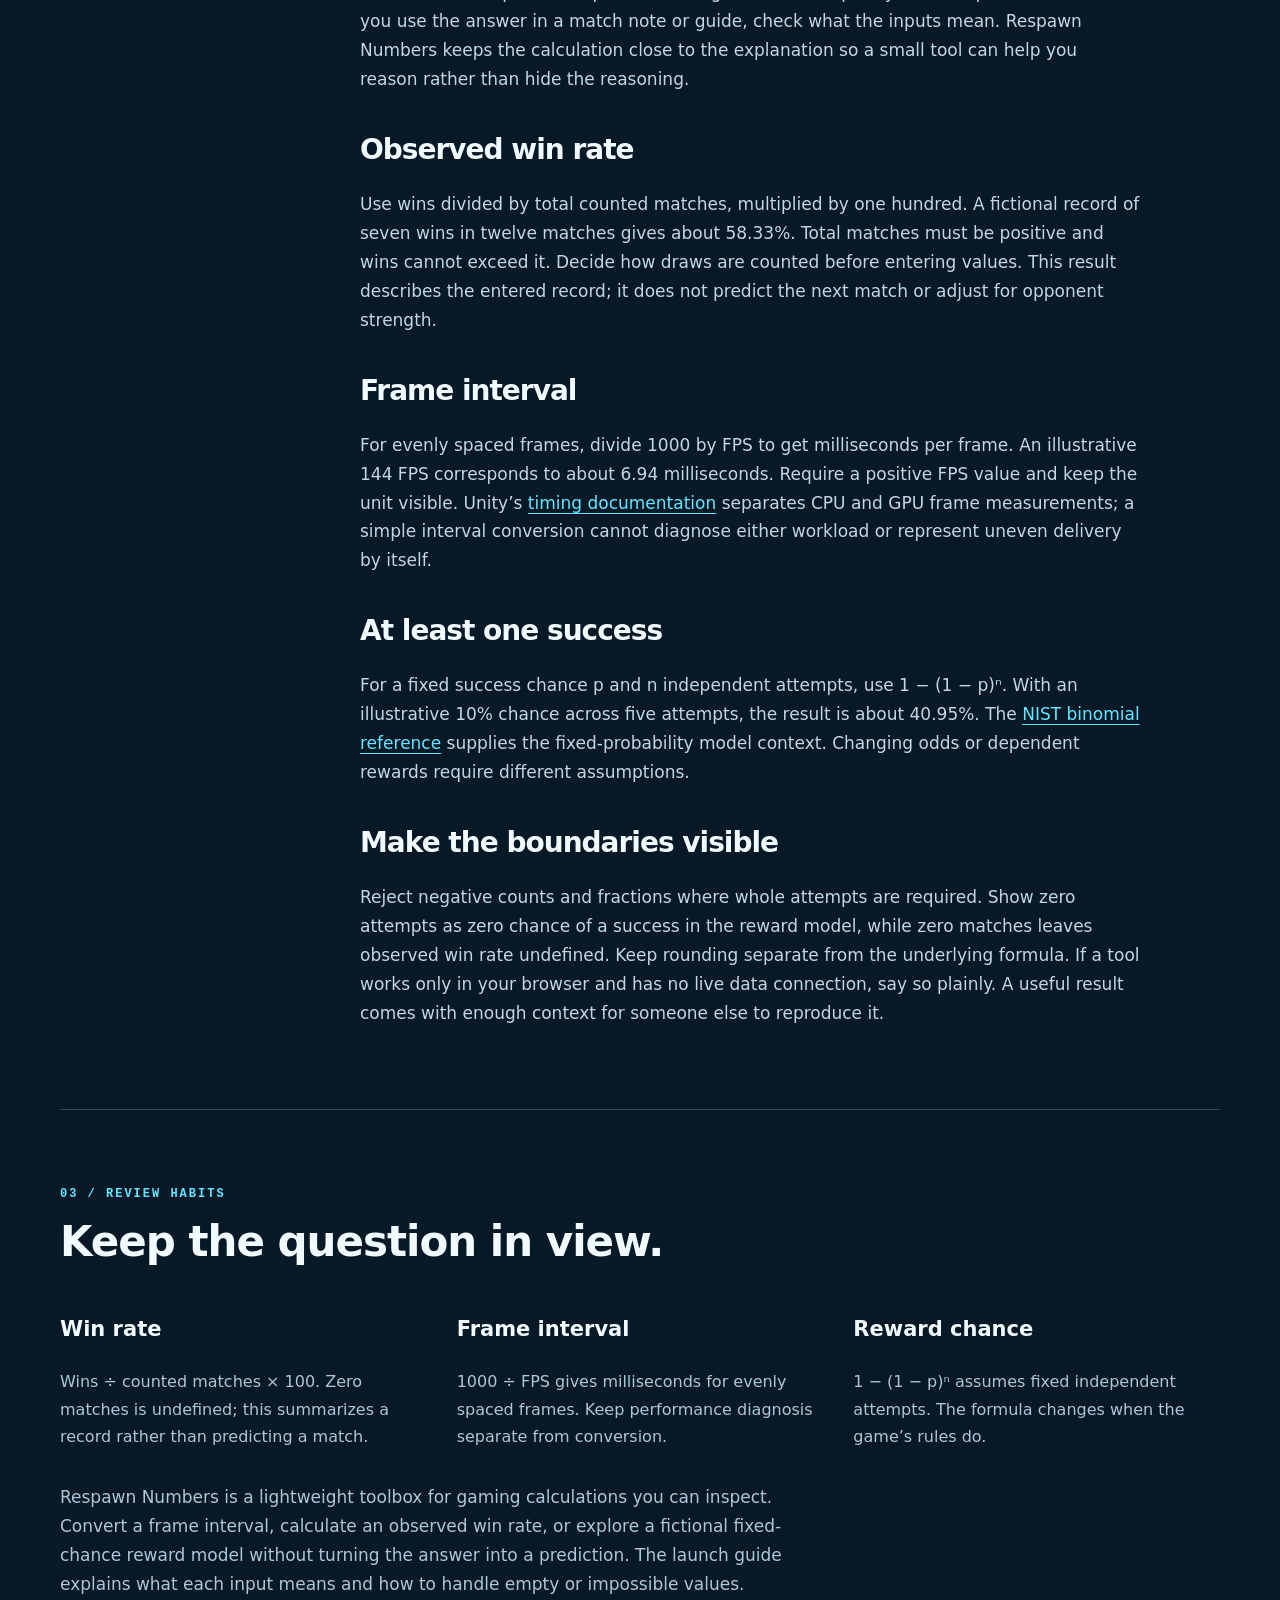
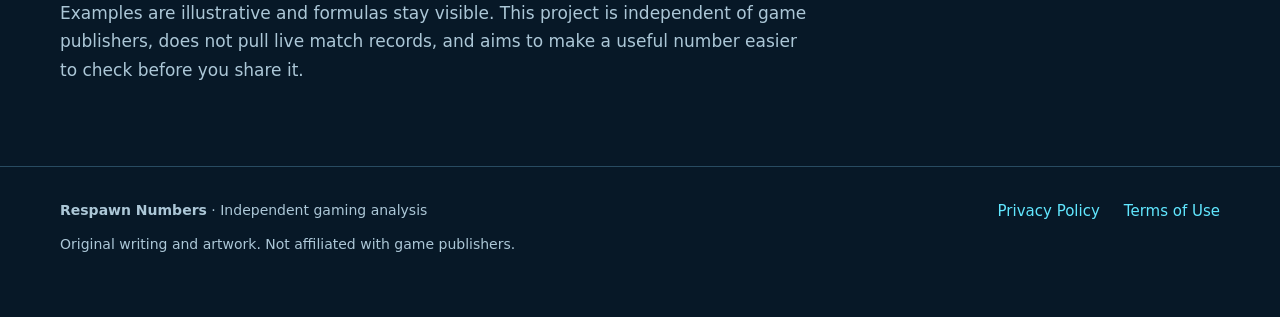
==== commit 511a594d: "Add ARC Raiders player population analysis" ====
--- a/index.html
+++ b/index.html
@@ -1 +1 @@
-<!doctype html><html lang="en"><head><meta charset="utf-8"><meta name="viewport" content="width=device-width, initial-scale=1"><meta name="description" content="Transparent gaming statistics explainers and free calculators for win rate, K/D and independent drop probability."><title>Game-statistics workbench · Respawn Numbers</title><link rel="icon" href="logo.svg" type="image/svg+xml"><link rel="stylesheet" href="style.css"></head><body><a class="skip" href="#main">Skip to content</a><header><div class="wrap"><a class="brand" href="index.html"><img src="logo.svg" alt="" width="42" height="42">Respawn Numbers</a><nav aria-label="Main navigation"><a href="index.html#calculators">Calculators</a><a href="index.html#guide">Field guide</a><a href="privacy.html">Privacy</a><a href="terms.html">Terms</a></nav></div></header><main id="main"><div class="wrap"><section style="margin-top:32px;padding:24px;border:1px solid #254c65;border-radius:20px"><p class="eyebrow">New field note</p><h2>Minecraft Dungeons II statistics: a field guide to the denominator</h2><p>The number becomes useful when you know who, what and when it counts.</p><a class="cta" href="minecraft-dungeons-ii.html">Read the Minecraft Dungeons II guide ↗</a></section><section class="hero" aria-labelledby="hero-title"><div><p class="eyebrow">The game-statistics workbench</p><h1 id="hero-title">Understand the<br><span>numbers behind<br>the play.</span></h1><p class="lead">A ratio is a starting point. Give it a question, a denominator, and some context.</p><a class="cta" href="#calculators">Open the workbench ↓</a></div><div class="visual" aria-label="Illustrative win-rate example: 12 wins in 20 matches equals 60 percent"><p>ILLUSTRATIVE MATCH RECORD</p><strong>12 / 20</strong><svg viewBox="0 0 300 100" role="img" aria-label="Twelve of twenty match markers highlighted in cyan"><defs><pattern id="slots" width="15" height="90" patternUnits="userSpaceOnUse"><rect width="10" height="80" y="10" rx="3" fill="#254c65"/></pattern><pattern id="wins-pattern" width="15" height="90" patternUnits="userSpaceOnUse"><rect width="10" height="80" y="10" rx="3" fill="#61e7ff"/></pattern></defs><rect width="300" height="100" fill="url(#slots)"/><rect width="180" height="100" fill="url(#wins-pattern)"/></svg><p>60% observed win rate<br>20 matches · fictional sample</p></div></section><section id="calculators" class="section"><p class="eyebrow">01 / Try a calculation</p><h2>Small tools. Clear assumptions.</h2><p class="section-intro">Enter your own counts or change the fictional defaults. These tools run in your browser; input values are neither sent to us nor saved. Results describe the inputs and do not predict a player’s next match.</p><div class="grid"><section class="card"><span class="eyebrow">Results / sample</span><h3>Observed win rate</h3><label for="wins">Wins<input id="wins" type="number" min="0" step="1" value="12"></label><label for="matches">Matches<input id="matches" type="number" min="1" step="1" value="20"></label><button id="win-button" type="button">Calculate win rate</button><output id="win-result" class="result" aria-live="polite">60.0%</output><span class="formula">wins ÷ matches × 100</span><p>Use the same mode, version and inclusion rules when comparing samples.</p></section><section class="card"><span class="eyebrow">Counts / denominator</span><h3>Session K/D</h3><label for="kills">Total kills<input id="kills" type="number" min="0" step="1" value="18"></label><label for="deaths">Total deaths<input id="deaths" type="number" min="0" step="1" value="16"></label><button id="kd-button" type="button">Calculate K/D</button><output id="kd-result" class="result" aria-live="polite">1.125</output><span class="formula">total kills ÷ total deaths</span><p>Pool counts before dividing. Zero deaths has no finite ordinary ratio.</p></section><section class="card"><span class="eyebrow">Chance / assumptions</span><h3>At least one drop</h3><label for="chance">Chance per attempt (%)<input id="chance" type="number" min="0" max="100" step="any" value="5"></label><label for="attempts">Number of attempts<input id="attempts" type="number" min="0" step="1" value="20"></label><button id="drop-button" type="button">Calculate probability</button><output id="drop-result" class="result" aria-live="polite">64.2%</output><span class="formula">1 − (1 − p)ⁿ</span><p>Assumes independent attempts and a fixed chance. Pity systems and guarantees change this model.</p></section><section class="card"><span class="eyebrow">Time / conversion</span><h3>Frame interval</h3><label for="fps">Frames per second<input id="fps" type="number" min="0" step="any" value="144"></label><button id="frame-button" type="button">Convert FPS to milliseconds</button><output id="frame-result" class="result" aria-live="polite">6.94 ms</output><span class="formula">1000 ÷ FPS</span><p>For evenly spaced frames. This conversion does not measure input lag or diagnose uneven frame delivery.</p></section></div><p class="note">The defaults above are fictional examples. No live game feed, player account connection, or publisher data is used.</p></section><section class="section editorial" id="guide"><aside><p class="eyebrow">02 / Field guide</p><p>Published<br>16 October 2026</p><p>Methods, before metrics.<br>Sources, before certainty.</p></aside><article class="prose"><h2>What a gaming calculator should tell you before the answer</h2><p class="lead">A good tool explains its inputs, assumptions, and undefined cases.</p><p>A calculator can produce a precise-looking result from a poorly defined question. Before you use the answer in a match note or guide, check what the inputs mean. Respawn Numbers keeps the calculation close to the explanation so a small tool can help you reason rather than hide the reasoning.</p><h2>Observed win rate</h2><p>Use wins divided by total counted matches, multiplied by one hundred. A fictional record of seven wins in twelve matches gives about 58.33%. Total matches must be positive and wins cannot exceed it. Decide how draws are counted before entering values. This result describes the entered record; it does not predict the next match or adjust for opponent strength.</p><h2>Frame interval</h2><p>For evenly spaced frames, divide 1000 by FPS to get milliseconds per frame. An illustrative 144 FPS corresponds to about 6.94 milliseconds. Require a positive FPS value and keep the unit visible. Unity’s <a href="https://docs.unity3d.com/6000.0/Documentation/Manual/frame-timing-manager-counter-reference.html">timing documentation</a> separates CPU and GPU frame measurements; a simple interval conversion cannot diagnose either workload or represent uneven delivery by itself.</p><h2>At least one success</h2><p>For a fixed success chance p and n independent attempts, use 1 − (1 − p)ⁿ. With an illustrative 10% chance across five attempts, the result is about 40.95%. The <a href="https://www.itl.nist.gov/div898/handbook/eda/section3/eda366i.htm">NIST binomial reference</a> supplies the fixed-probability model context. Changing odds or dependent rewards require different assumptions.</p><h2>Make the boundaries visible</h2><p>Reject negative counts and fractions where whole attempts are required. Show zero attempts as zero chance of a success in the reward model, while zero matches leaves observed win rate undefined. Keep rounding separate from the underlying formula. If a tool works only in your browser and has no live data connection, say so plainly. A useful result comes with enough context for someone else to reproduce it.</p></article></section><section class="section"><p class="eyebrow">03 / Review habits</p><h2>Keep the question in view.</h2><div class="small-cards"><section><h3>Win rate</h3><p>Wins ÷ counted matches × 100. Zero matches is undefined; this summarizes a record rather than predicting a match.</p></section><section><h3>Frame interval</h3><p>1000 ÷ FPS gives milliseconds for evenly spaced frames. Keep performance diagnosis separate from conversion.</p></section><section><h3>Reward chance</h3><p>1 − (1 − p)ⁿ assumes fixed independent attempts. The formula changes when the game’s rules do.</p></section></div><p class="section-intro">Respawn Numbers is a lightweight toolbox for gaming calculations you can inspect. Convert a frame interval, calculate an observed win rate, or explore a fictional fixed-chance reward model without turning the answer into a prediction. The launch guide explains what each input means and how to handle empty or impossible values. Examples are illustrative and formulas stay visible. This project is independent of game publishers, does not pull live match records, and aims to make a useful number easier to check before you share it.</p></section></div></main><footer><div class="wrap"><div><p><strong>Respawn Numbers</strong> · Independent gaming analysis</p><p>Original writing and artwork. Not affiliated with game publishers.</p></div><nav aria-label="Legal navigation"><a href="privacy.html">Privacy Policy</a><a href="terms.html">Terms of Use</a></nav></div></footer><script src="calculators.js" defer></script></body></html>+<!doctype html><html lang="en"><head><meta charset="utf-8"><meta name="viewport" content="width=device-width, initial-scale=1"><meta name="description" content="Transparent gaming statistics explainers and free calculators for win rate, K/D and independent drop probability."><title>Game-statistics workbench · Respawn Numbers</title><link rel="icon" href="logo.svg" type="image/svg+xml"><link rel="stylesheet" href="style.css"></head><body><a class="skip" href="#main">Skip to content</a><header><div class="wrap"><a class="brand" href="index.html"><img src="logo.svg" alt="" width="42" height="42">Respawn Numbers</a><nav aria-label="Main navigation"><a href="index.html#calculators">Calculators</a><a href="index.html#guide">Field guide</a><a href="privacy.html">Privacy</a><a href="terms.html">Terms</a></nav></div></header><main id="main"><div class="wrap"><section style="margin-top:32px;padding:24px;border:1px solid #254c65;border-radius:20px"><p class="eyebrow">New population field note · 20 October 2026</p><h2>ARC Raiders player-count analysis: concurrent players, averages and percentage changes</h2><p>Keep the denominator and time window beside every population statistic.</p><a class="cta" href="arc-raiders-player-count.html">Read the ARC Raiders population guide ↗</a></section><section style="margin-top:32px;padding:24px;border:1px solid #254c65;border-radius:20px"><p class="eyebrow">New field note</p><h2>Minecraft Dungeons II statistics: a field guide to the denominator</h2><p>The number becomes useful when you know who, what and when it counts.</p><a class="cta" href="minecraft-dungeons-ii.html">Read the Minecraft Dungeons II guide ↗</a></section><section class="hero" aria-labelledby="hero-title"><div><p class="eyebrow">The game-statistics workbench</p><h1 id="hero-title">Understand the<br><span>numbers behind<br>the play.</span></h1><p class="lead">A ratio is a starting point. Give it a question, a denominator, and some context.</p><a class="cta" href="#calculators">Open the workbench ↓</a></div><div class="visual" aria-label="Illustrative win-rate example: 12 wins in 20 matches equals 60 percent"><p>ILLUSTRATIVE MATCH RECORD</p><strong>12 / 20</strong><svg viewBox="0 0 300 100" role="img" aria-label="Twelve of twenty match markers highlighted in cyan"><defs><pattern id="slots" width="15" height="90" patternUnits="userSpaceOnUse"><rect width="10" height="80" y="10" rx="3" fill="#254c65"/></pattern><pattern id="wins-pattern" width="15" height="90" patternUnits="userSpaceOnUse"><rect width="10" height="80" y="10" rx="3" fill="#61e7ff"/></pattern></defs><rect width="300" height="100" fill="url(#slots)"/><rect width="180" height="100" fill="url(#wins-pattern)"/></svg><p>60% observed win rate<br>20 matches · fictional sample</p></div></section><section id="calculators" class="section"><p class="eyebrow">01 / Try a calculation</p><h2>Small tools. Clear assumptions.</h2><p class="section-intro">Enter your own counts or change the fictional defaults. These tools run in your browser; input values are neither sent to us nor saved. Results describe the inputs and do not predict a player’s next match.</p><div class="grid"><section class="card"><span class="eyebrow">Results / sample</span><h3>Observed win rate</h3><label for="wins">Wins<input id="wins" type="number" min="0" step="1" value="12"></label><label for="matches">Matches<input id="matches" type="number" min="1" step="1" value="20"></label><button id="win-button" type="button">Calculate win rate</button><output id="win-result" class="result" aria-live="polite">60.0%</output><span class="formula">wins ÷ matches × 100</span><p>Use the same mode, version and inclusion rules when comparing samples.</p></section><section class="card"><span class="eyebrow">Counts / denominator</span><h3>Session K/D</h3><label for="kills">Total kills<input id="kills" type="number" min="0" step="1" value="18"></label><label for="deaths">Total deaths<input id="deaths" type="number" min="0" step="1" value="16"></label><button id="kd-button" type="button">Calculate K/D</button><output id="kd-result" class="result" aria-live="polite">1.125</output><span class="formula">total kills ÷ total deaths</span><p>Pool counts before dividing. Zero deaths has no finite ordinary ratio.</p></section><section class="card"><span class="eyebrow">Chance / assumptions</span><h3>At least one drop</h3><label for="chance">Chance per attempt (%)<input id="chance" type="number" min="0" max="100" step="any" value="5"></label><label for="attempts">Number of attempts<input id="attempts" type="number" min="0" step="1" value="20"></label><button id="drop-button" type="button">Calculate probability</button><output id="drop-result" class="result" aria-live="polite">64.2%</output><span class="formula">1 − (1 − p)ⁿ</span><p>Assumes independent attempts and a fixed chance. Pity systems and guarantees change this model.</p></section><section class="card"><span class="eyebrow">Time / conversion</span><h3>Frame interval</h3><label for="fps">Frames per second<input id="fps" type="number" min="0" step="any" value="144"></label><button id="frame-button" type="button">Convert FPS to milliseconds</button><output id="frame-result" class="result" aria-live="polite">6.94 ms</output><span class="formula">1000 ÷ FPS</span><p>For evenly spaced frames. This conversion does not measure input lag or diagnose uneven frame delivery.</p></section></div><p class="note">The defaults above are fictional examples. No live game feed, player account connection, or publisher data is used.</p></section><section class="section editorial" id="guide"><aside><p class="eyebrow">02 / Field guide</p><p>Published<br>16 October 2026</p><p>Methods, before metrics.<br>Sources, before certainty.</p></aside><article class="prose"><h2>What a gaming calculator should tell you before the answer</h2><p class="lead">A good tool explains its inputs, assumptions, and undefined cases.</p><p>A calculator can produce a precise-looking result from a poorly defined question. Before you use the answer in a match note or guide, check what the inputs mean. Respawn Numbers keeps the calculation close to the explanation so a small tool can help you reason rather than hide the reasoning.</p><h2>Observed win rate</h2><p>Use wins divided by total counted matches, multiplied by one hundred. A fictional record of seven wins in twelve matches gives about 58.33%. Total matches must be positive and wins cannot exceed it. Decide how draws are counted before entering values. This result describes the entered record; it does not predict the next match or adjust for opponent strength.</p><h2>Frame interval</h2><p>For evenly spaced frames, divide 1000 by FPS to get milliseconds per frame. An illustrative 144 FPS corresponds to about 6.94 milliseconds. Require a positive FPS value and keep the unit visible. Unity’s <a href="https://docs.unity3d.com/6000.0/Documentation/Manual/frame-timing-manager-counter-reference.html">timing documentation</a> separates CPU and GPU frame measurements; a simple interval conversion cannot diagnose either workload or represent uneven delivery by itself.</p><h2>At least one success</h2><p>For a fixed success chance p and n independent attempts, use 1 − (1 − p)ⁿ. With an illustrative 10% chance across five attempts, the result is about 40.95%. The <a href="https://www.itl.nist.gov/div898/handbook/eda/section3/eda366i.htm">NIST binomial reference</a> supplies the fixed-probability model context. Changing odds or dependent rewards require different assumptions.</p><h2>Make the boundaries visible</h2><p>Reject negative counts and fractions where whole attempts are required. Show zero attempts as zero chance of a success in the reward model, while zero matches leaves observed win rate undefined. Keep rounding separate from the underlying formula. If a tool works only in your browser and has no live data connection, say so plainly. A useful result comes with enough context for someone else to reproduce it.</p></article></section><section class="section"><p class="eyebrow">03 / Review habits</p><h2>Keep the question in view.</h2><div class="small-cards"><section><h3>Win rate</h3><p>Wins ÷ counted matches × 100. Zero matches is undefined; this summarizes a record rather than predicting a match.</p></section><section><h3>Frame interval</h3><p>1000 ÷ FPS gives milliseconds for evenly spaced frames. Keep performance diagnosis separate from conversion.</p></section><section><h3>Reward chance</h3><p>1 − (1 − p)ⁿ assumes fixed independent attempts. The formula changes when the game’s rules do.</p></section></div><p class="section-intro">Respawn Numbers is a lightweight toolbox for gaming calculations you can inspect. Convert a frame interval, calculate an observed win rate, or explore a fictional fixed-chance reward model without turning the answer into a prediction. The launch guide explains what each input means and how to handle empty or impossible values. Examples are illustrative and formulas stay visible. This project is independent of game publishers, does not pull live match records, and aims to make a useful number easier to check before you share it.</p></section></div></main><footer><div class="wrap"><div><p><strong>Respawn Numbers</strong> · Independent gaming analysis</p><p>Original writing and artwork. Not affiliated with game publishers.</p></div><nav aria-label="Legal navigation"><a href="privacy.html">Privacy Policy</a><a href="terms.html">Terms of Use</a></nav></div></footer><script src="calculators.js" defer></script></body></html>
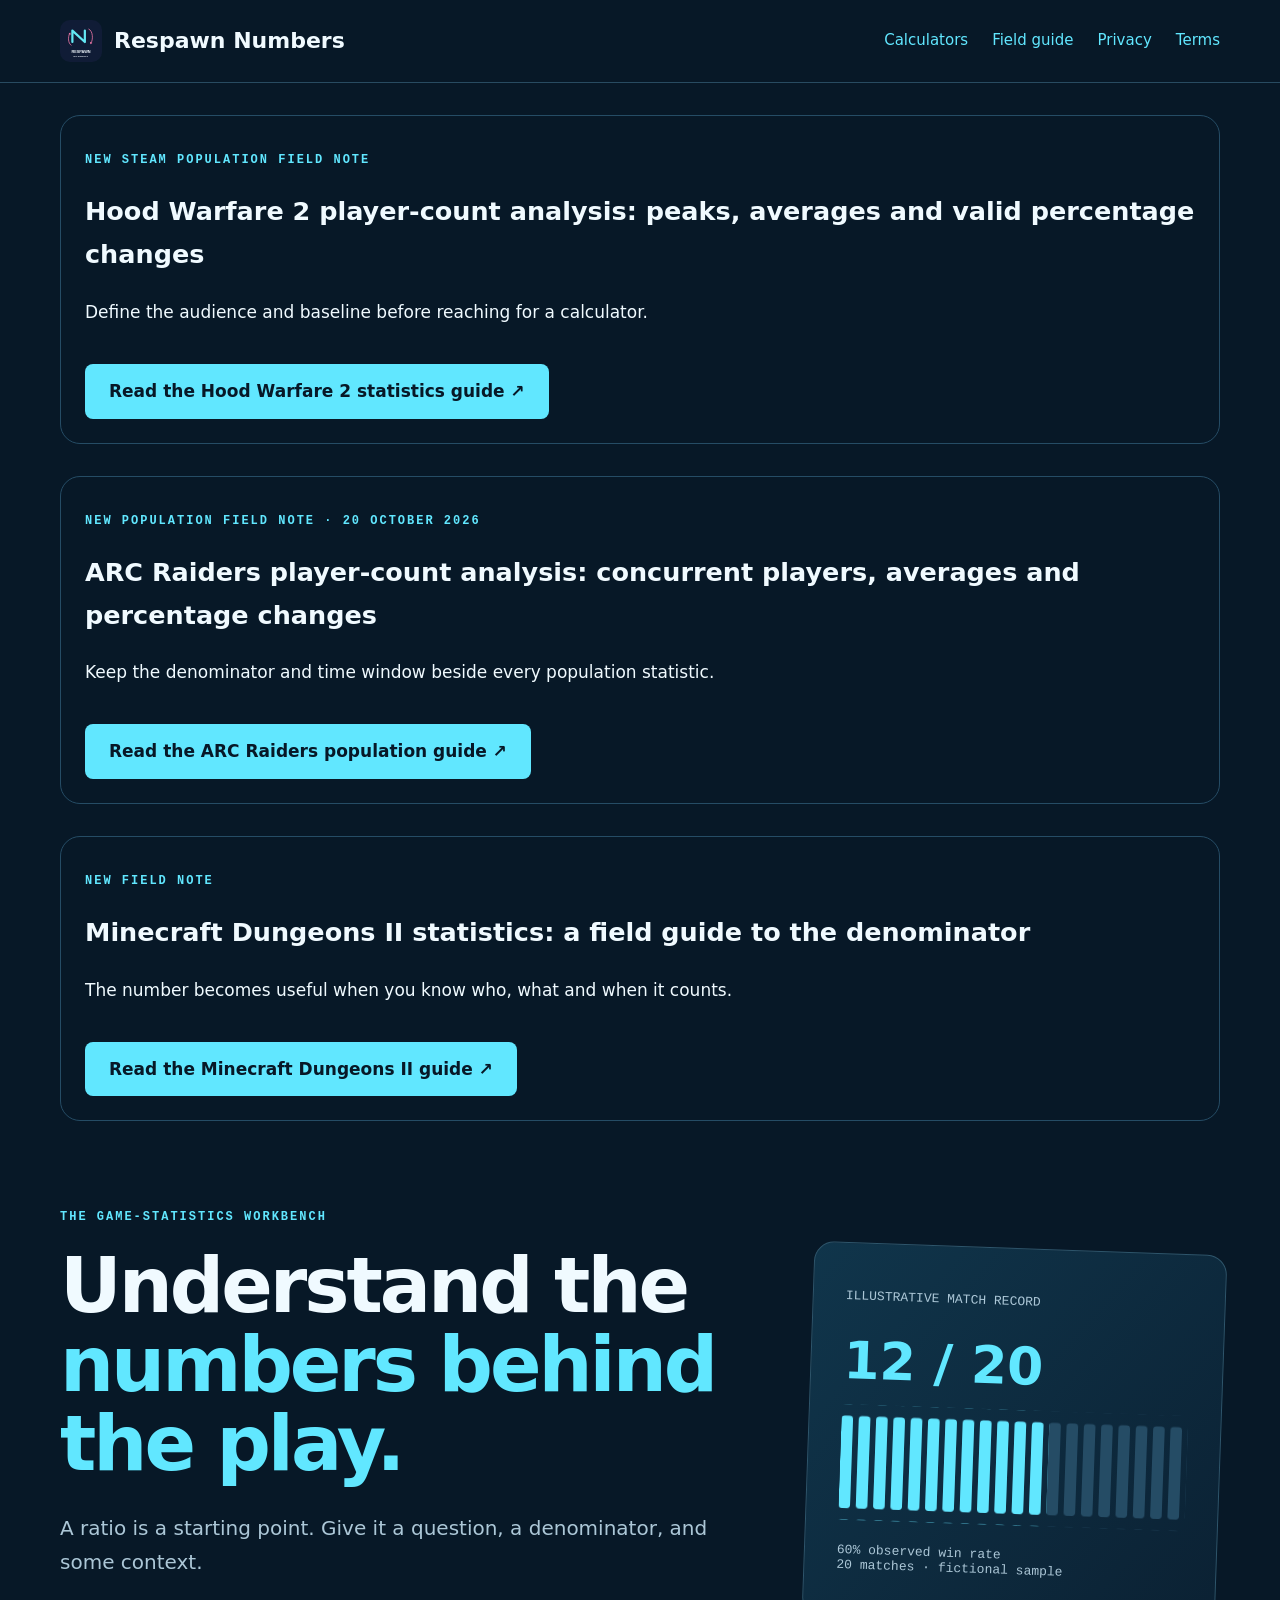
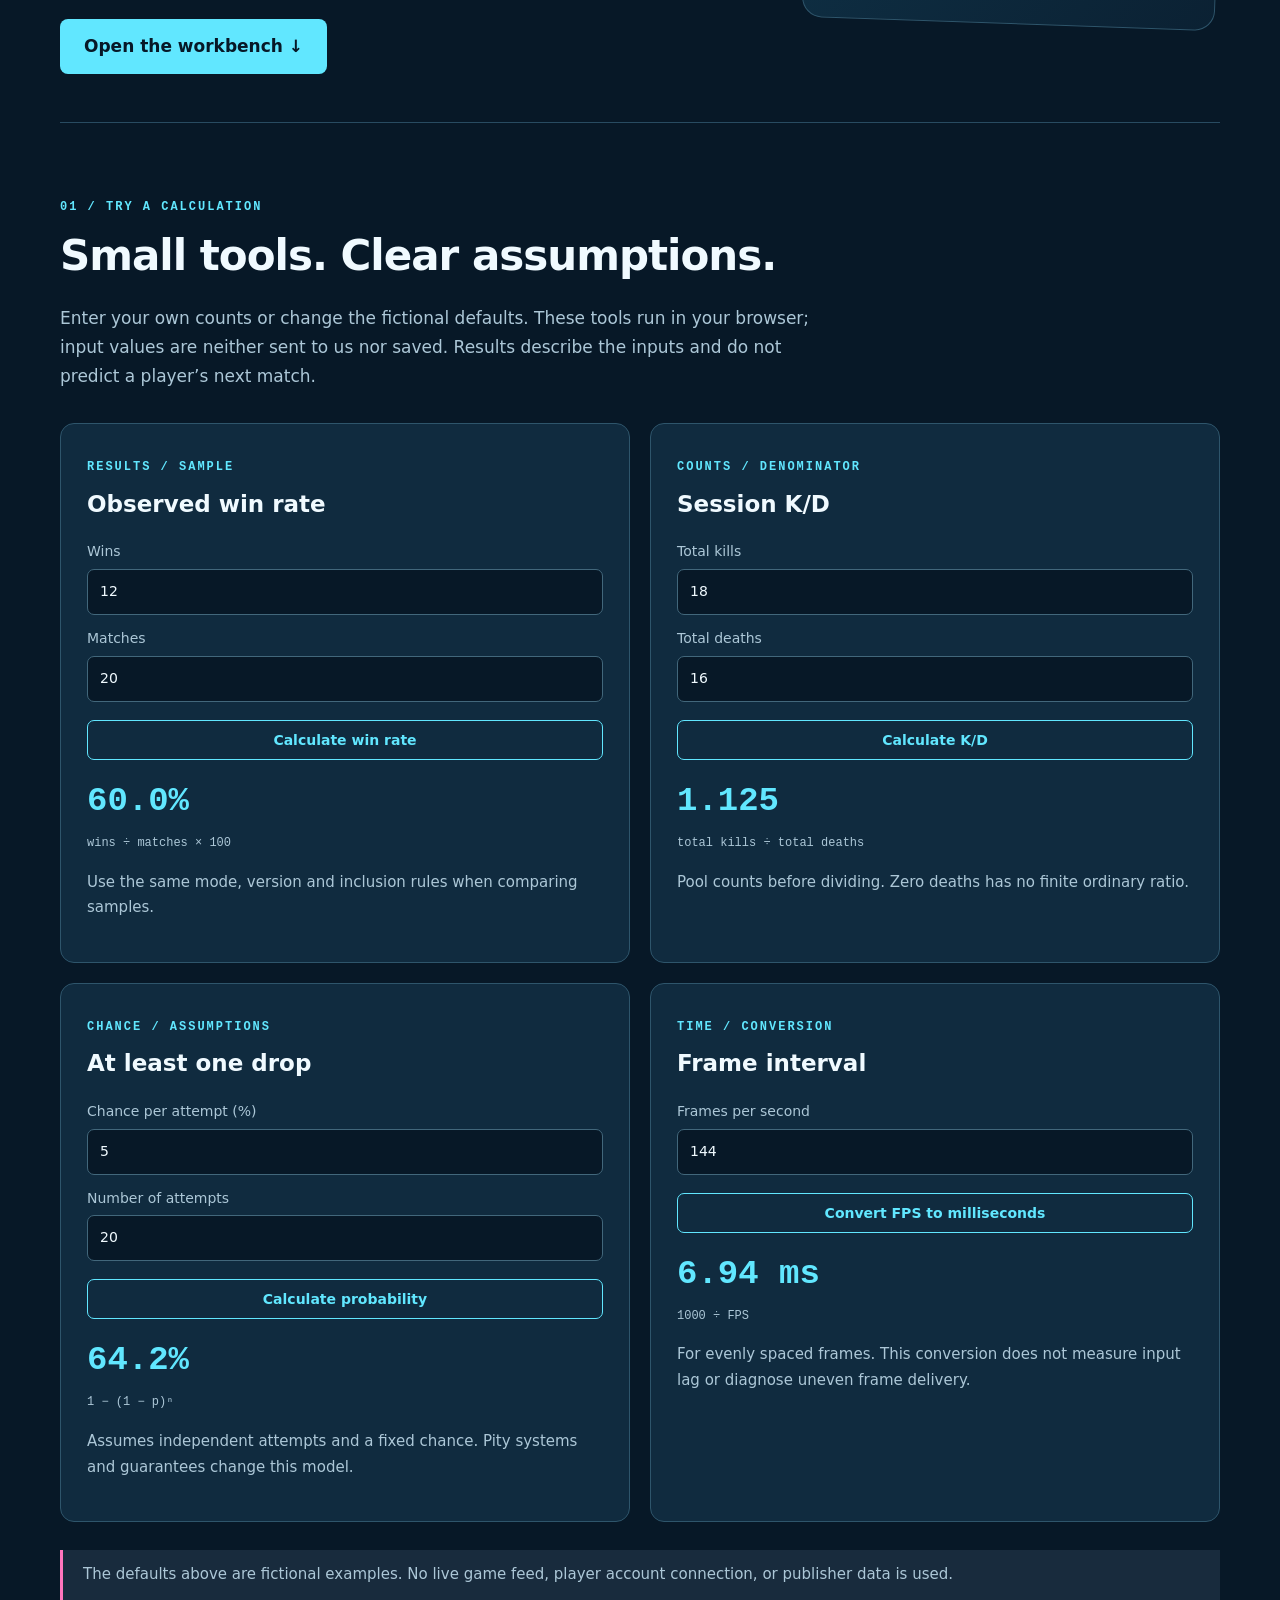
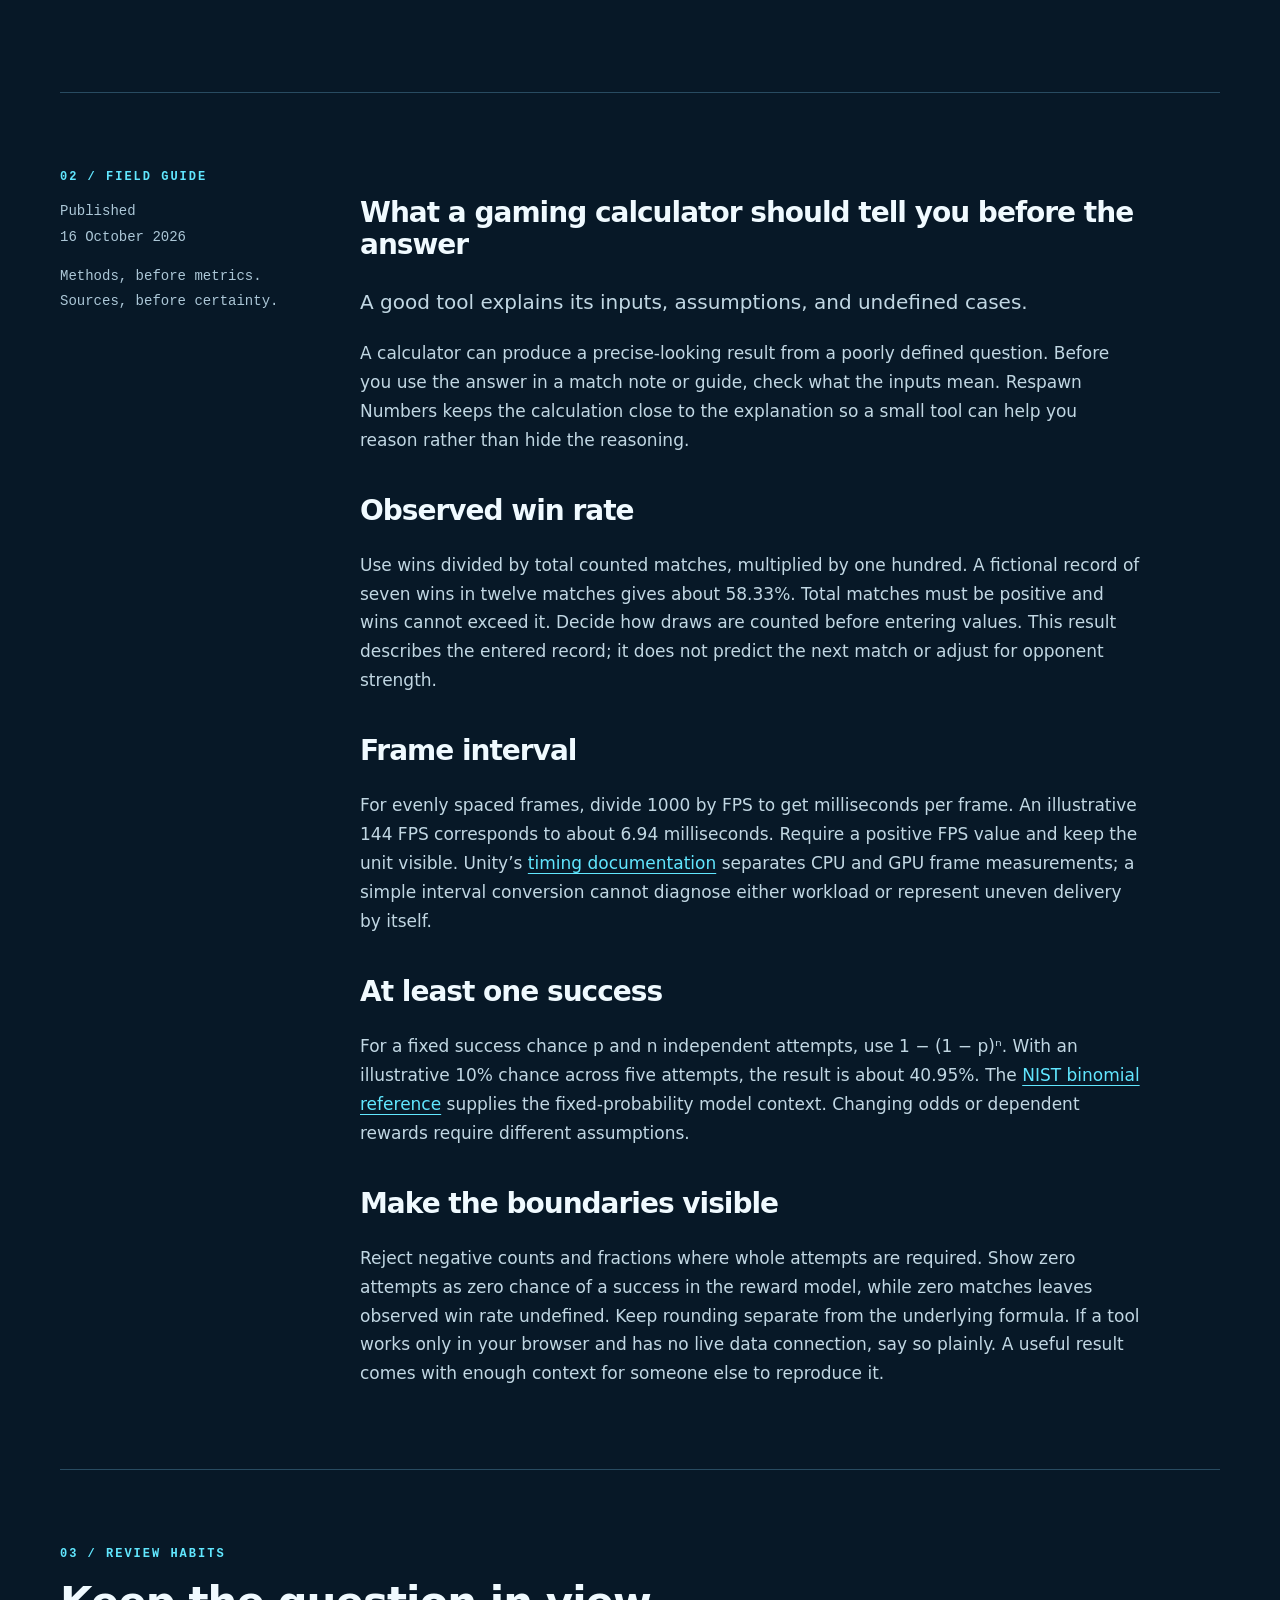
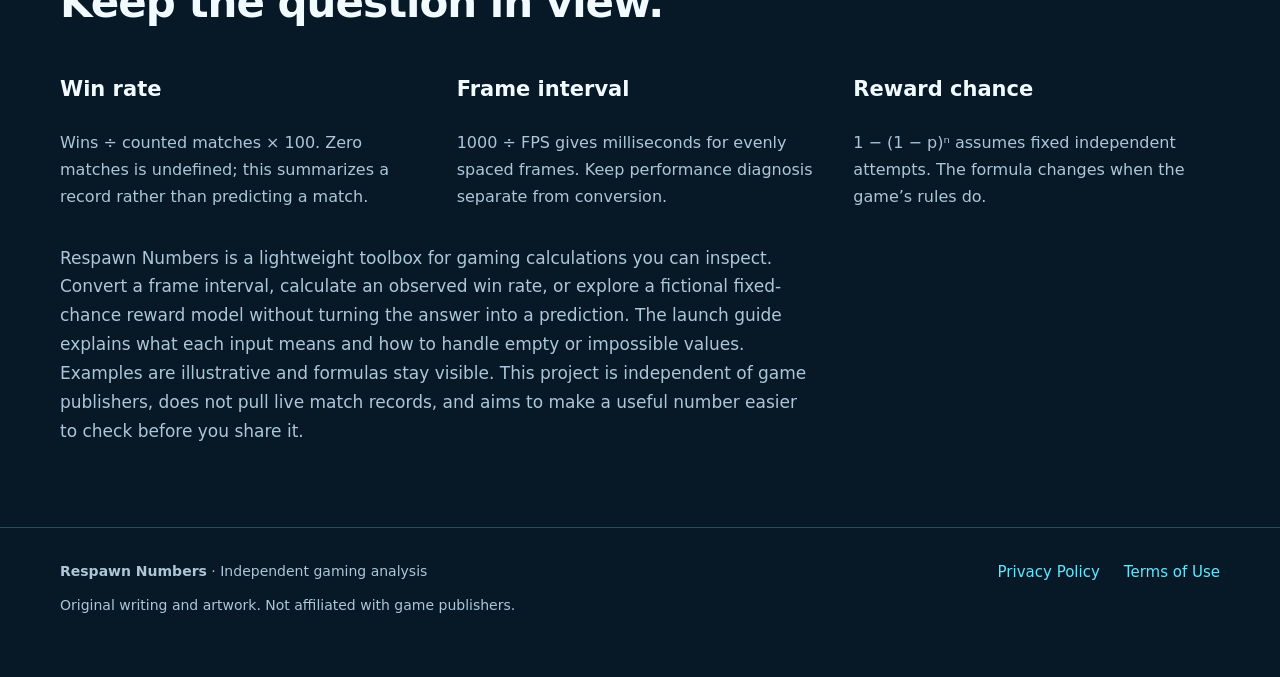
==== commit 0a5eaec0: "Add Hood Warfare 2 Steam player statistics article" ====
--- a/index.html
+++ b/index.html
@@ -1 +1 @@
-<!doctype html><html lang="en"><head><meta charset="utf-8"><meta name="viewport" content="width=device-width, initial-scale=1"><meta name="description" content="Transparent gaming statistics explainers and free calculators for win rate, K/D and independent drop probability."><title>Game-statistics workbench · Respawn Numbers</title><link rel="icon" href="logo.svg" type="image/svg+xml"><link rel="stylesheet" href="style.css"></head><body><a class="skip" href="#main">Skip to content</a><header><div class="wrap"><a class="brand" href="index.html"><img src="logo.svg" alt="" width="42" height="42">Respawn Numbers</a><nav aria-label="Main navigation"><a href="index.html#calculators">Calculators</a><a href="index.html#guide">Field guide</a><a href="privacy.html">Privacy</a><a href="terms.html">Terms</a></nav></div></header><main id="main"><div class="wrap"><section style="margin-top:32px;padding:24px;border:1px solid #254c65;border-radius:20px"><p class="eyebrow">New population field note · 20 October 2026</p><h2>ARC Raiders player-count analysis: concurrent players, averages and percentage changes</h2><p>Keep the denominator and time window beside every population statistic.</p><a class="cta" href="arc-raiders-player-count.html">Read the ARC Raiders population guide ↗</a></section><section style="margin-top:32px;padding:24px;border:1px solid #254c65;border-radius:20px"><p class="eyebrow">New field note</p><h2>Minecraft Dungeons II statistics: a field guide to the denominator</h2><p>The number becomes useful when you know who, what and when it counts.</p><a class="cta" href="minecraft-dungeons-ii.html">Read the Minecraft Dungeons II guide ↗</a></section><section class="hero" aria-labelledby="hero-title"><div><p class="eyebrow">The game-statistics workbench</p><h1 id="hero-title">Understand the<br><span>numbers behind<br>the play.</span></h1><p class="lead">A ratio is a starting point. Give it a question, a denominator, and some context.</p><a class="cta" href="#calculators">Open the workbench ↓</a></div><div class="visual" aria-label="Illustrative win-rate example: 12 wins in 20 matches equals 60 percent"><p>ILLUSTRATIVE MATCH RECORD</p><strong>12 / 20</strong><svg viewBox="0 0 300 100" role="img" aria-label="Twelve of twenty match markers highlighted in cyan"><defs><pattern id="slots" width="15" height="90" patternUnits="userSpaceOnUse"><rect width="10" height="80" y="10" rx="3" fill="#254c65"/></pattern><pattern id="wins-pattern" width="15" height="90" patternUnits="userSpaceOnUse"><rect width="10" height="80" y="10" rx="3" fill="#61e7ff"/></pattern></defs><rect width="300" height="100" fill="url(#slots)"/><rect width="180" height="100" fill="url(#wins-pattern)"/></svg><p>60% observed win rate<br>20 matches · fictional sample</p></div></section><section id="calculators" class="section"><p class="eyebrow">01 / Try a calculation</p><h2>Small tools. Clear assumptions.</h2><p class="section-intro">Enter your own counts or change the fictional defaults. These tools run in your browser; input values are neither sent to us nor saved. Results describe the inputs and do not predict a player’s next match.</p><div class="grid"><section class="card"><span class="eyebrow">Results / sample</span><h3>Observed win rate</h3><label for="wins">Wins<input id="wins" type="number" min="0" step="1" value="12"></label><label for="matches">Matches<input id="matches" type="number" min="1" step="1" value="20"></label><button id="win-button" type="button">Calculate win rate</button><output id="win-result" class="result" aria-live="polite">60.0%</output><span class="formula">wins ÷ matches × 100</span><p>Use the same mode, version and inclusion rules when comparing samples.</p></section><section class="card"><span class="eyebrow">Counts / denominator</span><h3>Session K/D</h3><label for="kills">Total kills<input id="kills" type="number" min="0" step="1" value="18"></label><label for="deaths">Total deaths<input id="deaths" type="number" min="0" step="1" value="16"></label><button id="kd-button" type="button">Calculate K/D</button><output id="kd-result" class="result" aria-live="polite">1.125</output><span class="formula">total kills ÷ total deaths</span><p>Pool counts before dividing. Zero deaths has no finite ordinary ratio.</p></section><section class="card"><span class="eyebrow">Chance / assumptions</span><h3>At least one drop</h3><label for="chance">Chance per attempt (%)<input id="chance" type="number" min="0" max="100" step="any" value="5"></label><label for="attempts">Number of attempts<input id="attempts" type="number" min="0" step="1" value="20"></label><button id="drop-button" type="button">Calculate probability</button><output id="drop-result" class="result" aria-live="polite">64.2%</output><span class="formula">1 − (1 − p)ⁿ</span><p>Assumes independent attempts and a fixed chance. Pity systems and guarantees change this model.</p></section><section class="card"><span class="eyebrow">Time / conversion</span><h3>Frame interval</h3><label for="fps">Frames per second<input id="fps" type="number" min="0" step="any" value="144"></label><button id="frame-button" type="button">Convert FPS to milliseconds</button><output id="frame-result" class="result" aria-live="polite">6.94 ms</output><span class="formula">1000 ÷ FPS</span><p>For evenly spaced frames. This conversion does not measure input lag or diagnose uneven frame delivery.</p></section></div><p class="note">The defaults above are fictional examples. No live game feed, player account connection, or publisher data is used.</p></section><section class="section editorial" id="guide"><aside><p class="eyebrow">02 / Field guide</p><p>Published<br>16 October 2026</p><p>Methods, before metrics.<br>Sources, before certainty.</p></aside><article class="prose"><h2>What a gaming calculator should tell you before the answer</h2><p class="lead">A good tool explains its inputs, assumptions, and undefined cases.</p><p>A calculator can produce a precise-looking result from a poorly defined question. Before you use the answer in a match note or guide, check what the inputs mean. Respawn Numbers keeps the calculation close to the explanation so a small tool can help you reason rather than hide the reasoning.</p><h2>Observed win rate</h2><p>Use wins divided by total counted matches, multiplied by one hundred. A fictional record of seven wins in twelve matches gives about 58.33%. Total matches must be positive and wins cannot exceed it. Decide how draws are counted before entering values. This result describes the entered record; it does not predict the next match or adjust for opponent strength.</p><h2>Frame interval</h2><p>For evenly spaced frames, divide 1000 by FPS to get milliseconds per frame. An illustrative 144 FPS corresponds to about 6.94 milliseconds. Require a positive FPS value and keep the unit visible. Unity’s <a href="https://docs.unity3d.com/6000.0/Documentation/Manual/frame-timing-manager-counter-reference.html">timing documentation</a> separates CPU and GPU frame measurements; a simple interval conversion cannot diagnose either workload or represent uneven delivery by itself.</p><h2>At least one success</h2><p>For a fixed success chance p and n independent attempts, use 1 − (1 − p)ⁿ. With an illustrative 10% chance across five attempts, the result is about 40.95%. The <a href="https://www.itl.nist.gov/div898/handbook/eda/section3/eda366i.htm">NIST binomial reference</a> supplies the fixed-probability model context. Changing odds or dependent rewards require different assumptions.</p><h2>Make the boundaries visible</h2><p>Reject negative counts and fractions where whole attempts are required. Show zero attempts as zero chance of a success in the reward model, while zero matches leaves observed win rate undefined. Keep rounding separate from the underlying formula. If a tool works only in your browser and has no live data connection, say so plainly. A useful result comes with enough context for someone else to reproduce it.</p></article></section><section class="section"><p class="eyebrow">03 / Review habits</p><h2>Keep the question in view.</h2><div class="small-cards"><section><h3>Win rate</h3><p>Wins ÷ counted matches × 100. Zero matches is undefined; this summarizes a record rather than predicting a match.</p></section><section><h3>Frame interval</h3><p>1000 ÷ FPS gives milliseconds for evenly spaced frames. Keep performance diagnosis separate from conversion.</p></section><section><h3>Reward chance</h3><p>1 − (1 − p)ⁿ assumes fixed independent attempts. The formula changes when the game’s rules do.</p></section></div><p class="section-intro">Respawn Numbers is a lightweight toolbox for gaming calculations you can inspect. Convert a frame interval, calculate an observed win rate, or explore a fictional fixed-chance reward model without turning the answer into a prediction. The launch guide explains what each input means and how to handle empty or impossible values. Examples are illustrative and formulas stay visible. This project is independent of game publishers, does not pull live match records, and aims to make a useful number easier to check before you share it.</p></section></div></main><footer><div class="wrap"><div><p><strong>Respawn Numbers</strong> · Independent gaming analysis</p><p>Original writing and artwork. Not affiliated with game publishers.</p></div><nav aria-label="Legal navigation"><a href="privacy.html">Privacy Policy</a><a href="terms.html">Terms of Use</a></nav></div></footer><script src="calculators.js" defer></script></body></html>+<!doctype html><html lang="en"><head><meta charset="utf-8"><meta name="viewport" content="width=device-width, initial-scale=1"><meta name="description" content="Transparent gaming statistics explainers and free calculators for win rate, K/D and independent drop probability."><title>Game-statistics workbench · Respawn Numbers</title><link rel="icon" href="logo.svg" type="image/svg+xml"><link rel="stylesheet" href="style.css"></head><body><a class="skip" href="#main">Skip to content</a><header><div class="wrap"><a class="brand" href="index.html"><img src="logo.svg" alt="" width="42" height="42">Respawn Numbers</a><nav aria-label="Main navigation"><a href="index.html#calculators">Calculators</a><a href="index.html#guide">Field guide</a><a href="privacy.html">Privacy</a><a href="terms.html">Terms</a></nav></div></header><main id="main"><div class="wrap"><section style="margin-top:32px;padding:24px;border:1px solid #254c65;border-radius:20px"><p class="eyebrow">New Steam population field note</p><h2>Hood Warfare 2 player-count analysis: peaks, averages and valid percentage changes</h2><p>Define the audience and baseline before reaching for a calculator.</p><a class="cta" href="hood-warfare-2-player-count.html">Read the Hood Warfare 2 statistics guide ↗</a></section><section style="margin-top:32px;padding:24px;border:1px solid #254c65;border-radius:20px"><p class="eyebrow">New population field note · 20 October 2026</p><h2>ARC Raiders player-count analysis: concurrent players, averages and percentage changes</h2><p>Keep the denominator and time window beside every population statistic.</p><a class="cta" href="arc-raiders-player-count.html">Read the ARC Raiders population guide ↗</a></section><section style="margin-top:32px;padding:24px;border:1px solid #254c65;border-radius:20px"><p class="eyebrow">New field note</p><h2>Minecraft Dungeons II statistics: a field guide to the denominator</h2><p>The number becomes useful when you know who, what and when it counts.</p><a class="cta" href="minecraft-dungeons-ii.html">Read the Minecraft Dungeons II guide ↗</a></section><section class="hero" aria-labelledby="hero-title"><div><p class="eyebrow">The game-statistics workbench</p><h1 id="hero-title">Understand the<br><span>numbers behind<br>the play.</span></h1><p class="lead">A ratio is a starting point. Give it a question, a denominator, and some context.</p><a class="cta" href="#calculators">Open the workbench ↓</a></div><div class="visual" aria-label="Illustrative win-rate example: 12 wins in 20 matches equals 60 percent"><p>ILLUSTRATIVE MATCH RECORD</p><strong>12 / 20</strong><svg viewBox="0 0 300 100" role="img" aria-label="Twelve of twenty match markers highlighted in cyan"><defs><pattern id="slots" width="15" height="90" patternUnits="userSpaceOnUse"><rect width="10" height="80" y="10" rx="3" fill="#254c65"/></pattern><pattern id="wins-pattern" width="15" height="90" patternUnits="userSpaceOnUse"><rect width="10" height="80" y="10" rx="3" fill="#61e7ff"/></pattern></defs><rect width="300" height="100" fill="url(#slots)"/><rect width="180" height="100" fill="url(#wins-pattern)"/></svg><p>60% observed win rate<br>20 matches · fictional sample</p></div></section><section id="calculators" class="section"><p class="eyebrow">01 / Try a calculation</p><h2>Small tools. Clear assumptions.</h2><p class="section-intro">Enter your own counts or change the fictional defaults. These tools run in your browser; input values are neither sent to us nor saved. Results describe the inputs and do not predict a player’s next match.</p><div class="grid"><section class="card"><span class="eyebrow">Results / sample</span><h3>Observed win rate</h3><label for="wins">Wins<input id="wins" type="number" min="0" step="1" value="12"></label><label for="matches">Matches<input id="matches" type="number" min="1" step="1" value="20"></label><button id="win-button" type="button">Calculate win rate</button><output id="win-result" class="result" aria-live="polite">60.0%</output><span class="formula">wins ÷ matches × 100</span><p>Use the same mode, version and inclusion rules when comparing samples.</p></section><section class="card"><span class="eyebrow">Counts / denominator</span><h3>Session K/D</h3><label for="kills">Total kills<input id="kills" type="number" min="0" step="1" value="18"></label><label for="deaths">Total deaths<input id="deaths" type="number" min="0" step="1" value="16"></label><button id="kd-button" type="button">Calculate K/D</button><output id="kd-result" class="result" aria-live="polite">1.125</output><span class="formula">total kills ÷ total deaths</span><p>Pool counts before dividing. Zero deaths has no finite ordinary ratio.</p></section><section class="card"><span class="eyebrow">Chance / assumptions</span><h3>At least one drop</h3><label for="chance">Chance per attempt (%)<input id="chance" type="number" min="0" max="100" step="any" value="5"></label><label for="attempts">Number of attempts<input id="attempts" type="number" min="0" step="1" value="20"></label><button id="drop-button" type="button">Calculate probability</button><output id="drop-result" class="result" aria-live="polite">64.2%</output><span class="formula">1 − (1 − p)ⁿ</span><p>Assumes independent attempts and a fixed chance. Pity systems and guarantees change this model.</p></section><section class="card"><span class="eyebrow">Time / conversion</span><h3>Frame interval</h3><label for="fps">Frames per second<input id="fps" type="number" min="0" step="any" value="144"></label><button id="frame-button" type="button">Convert FPS to milliseconds</button><output id="frame-result" class="result" aria-live="polite">6.94 ms</output><span class="formula">1000 ÷ FPS</span><p>For evenly spaced frames. This conversion does not measure input lag or diagnose uneven frame delivery.</p></section></div><p class="note">The defaults above are fictional examples. No live game feed, player account connection, or publisher data is used.</p></section><section class="section editorial" id="guide"><aside><p class="eyebrow">02 / Field guide</p><p>Published<br>16 October 2026</p><p>Methods, before metrics.<br>Sources, before certainty.</p></aside><article class="prose"><h2>What a gaming calculator should tell you before the answer</h2><p class="lead">A good tool explains its inputs, assumptions, and undefined cases.</p><p>A calculator can produce a precise-looking result from a poorly defined question. Before you use the answer in a match note or guide, check what the inputs mean. Respawn Numbers keeps the calculation close to the explanation so a small tool can help you reason rather than hide the reasoning.</p><h2>Observed win rate</h2><p>Use wins divided by total counted matches, multiplied by one hundred. A fictional record of seven wins in twelve matches gives about 58.33%. Total matches must be positive and wins cannot exceed it. Decide how draws are counted before entering values. This result describes the entered record; it does not predict the next match or adjust for opponent strength.</p><h2>Frame interval</h2><p>For evenly spaced frames, divide 1000 by FPS to get milliseconds per frame. An illustrative 144 FPS corresponds to about 6.94 milliseconds. Require a positive FPS value and keep the unit visible. Unity’s <a href="https://docs.unity3d.com/6000.0/Documentation/Manual/frame-timing-manager-counter-reference.html">timing documentation</a> separates CPU and GPU frame measurements; a simple interval conversion cannot diagnose either workload or represent uneven delivery by itself.</p><h2>At least one success</h2><p>For a fixed success chance p and n independent attempts, use 1 − (1 − p)ⁿ. With an illustrative 10% chance across five attempts, the result is about 40.95%. The <a href="https://www.itl.nist.gov/div898/handbook/eda/section3/eda366i.htm">NIST binomial reference</a> supplies the fixed-probability model context. Changing odds or dependent rewards require different assumptions.</p><h2>Make the boundaries visible</h2><p>Reject negative counts and fractions where whole attempts are required. Show zero attempts as zero chance of a success in the reward model, while zero matches leaves observed win rate undefined. Keep rounding separate from the underlying formula. If a tool works only in your browser and has no live data connection, say so plainly. A useful result comes with enough context for someone else to reproduce it.</p></article></section><section class="section"><p class="eyebrow">03 / Review habits</p><h2>Keep the question in view.</h2><div class="small-cards"><section><h3>Win rate</h3><p>Wins ÷ counted matches × 100. Zero matches is undefined; this summarizes a record rather than predicting a match.</p></section><section><h3>Frame interval</h3><p>1000 ÷ FPS gives milliseconds for evenly spaced frames. Keep performance diagnosis separate from conversion.</p></section><section><h3>Reward chance</h3><p>1 − (1 − p)ⁿ assumes fixed independent attempts. The formula changes when the game’s rules do.</p></section></div><p class="section-intro">Respawn Numbers is a lightweight toolbox for gaming calculations you can inspect. Convert a frame interval, calculate an observed win rate, or explore a fictional fixed-chance reward model without turning the answer into a prediction. The launch guide explains what each input means and how to handle empty or impossible values. Examples are illustrative and formulas stay visible. This project is independent of game publishers, does not pull live match records, and aims to make a useful number easier to check before you share it.</p></section></div></main><footer><div class="wrap"><div><p><strong>Respawn Numbers</strong> · Independent gaming analysis</p><p>Original writing and artwork. Not affiliated with game publishers.</p></div><nav aria-label="Legal navigation"><a href="privacy.html">Privacy Policy</a><a href="terms.html">Terms of Use</a></nav></div></footer><script src="calculators.js" defer></script></body></html>
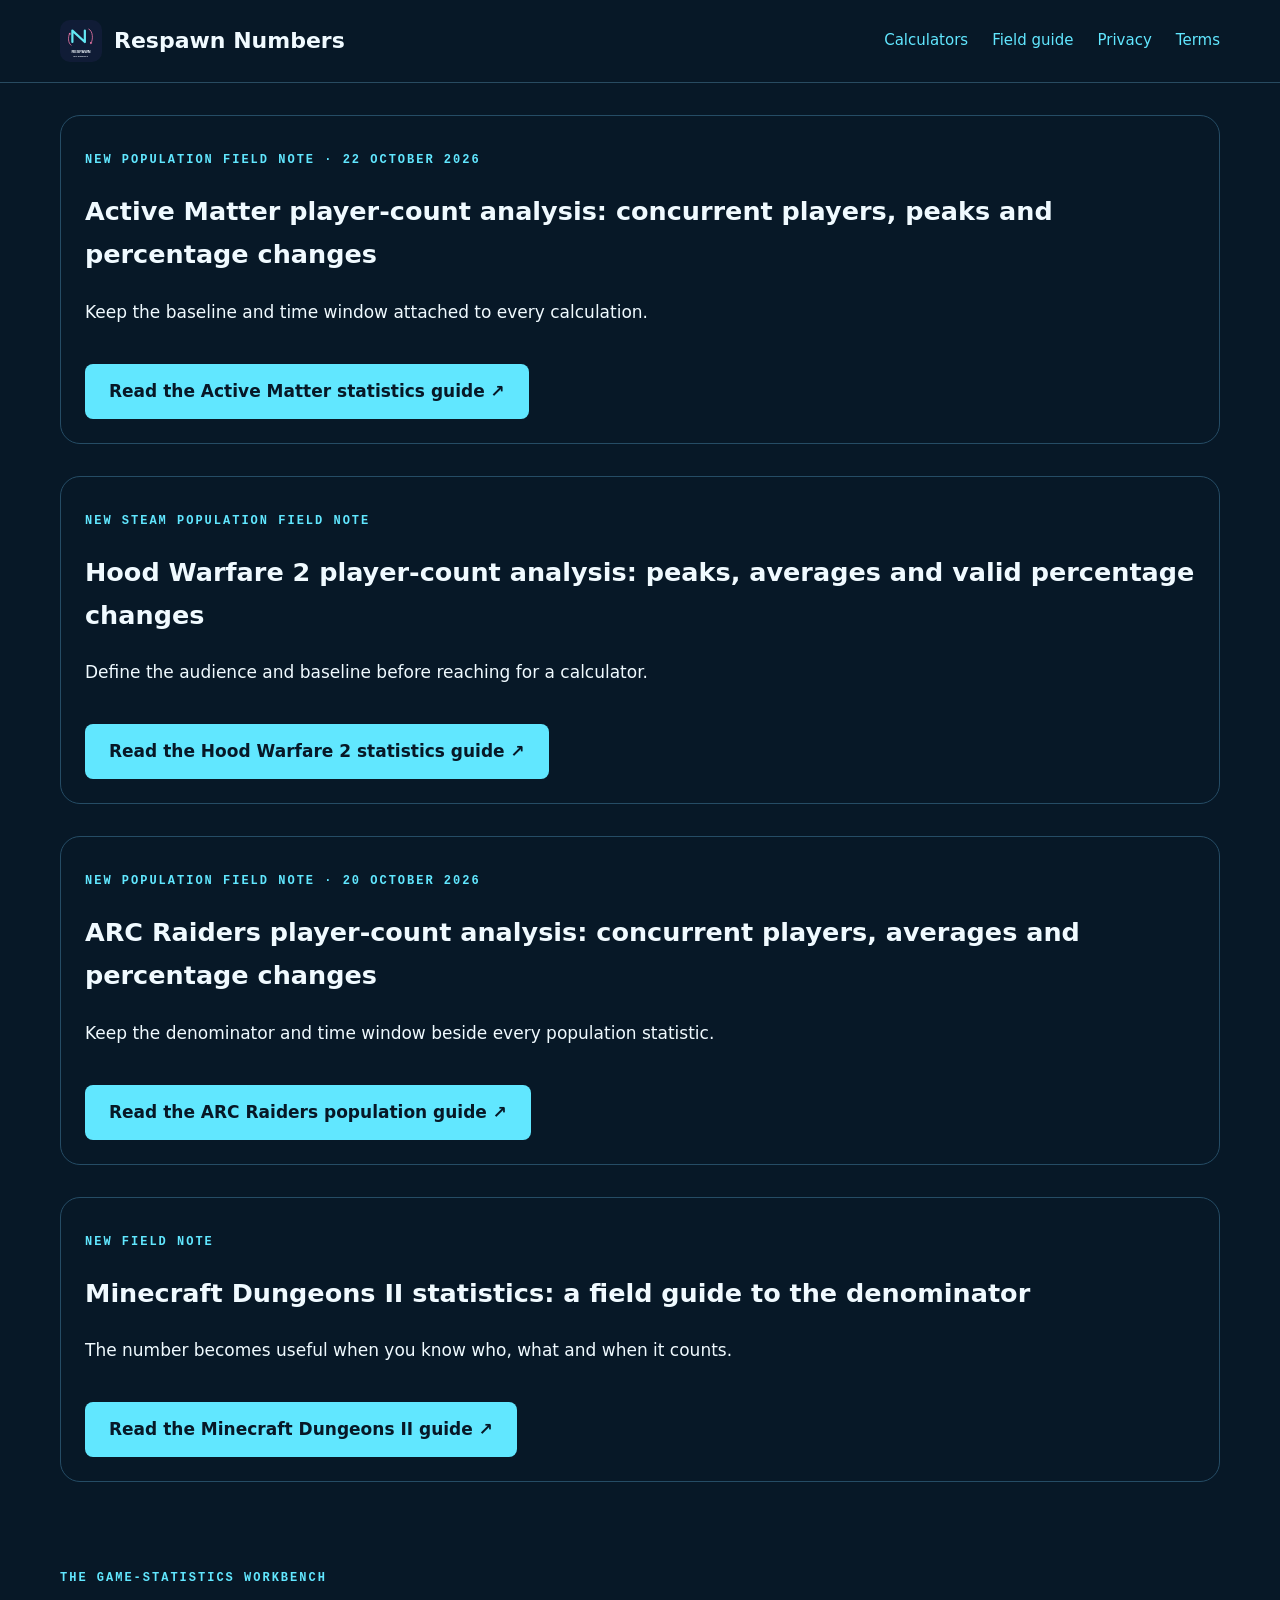
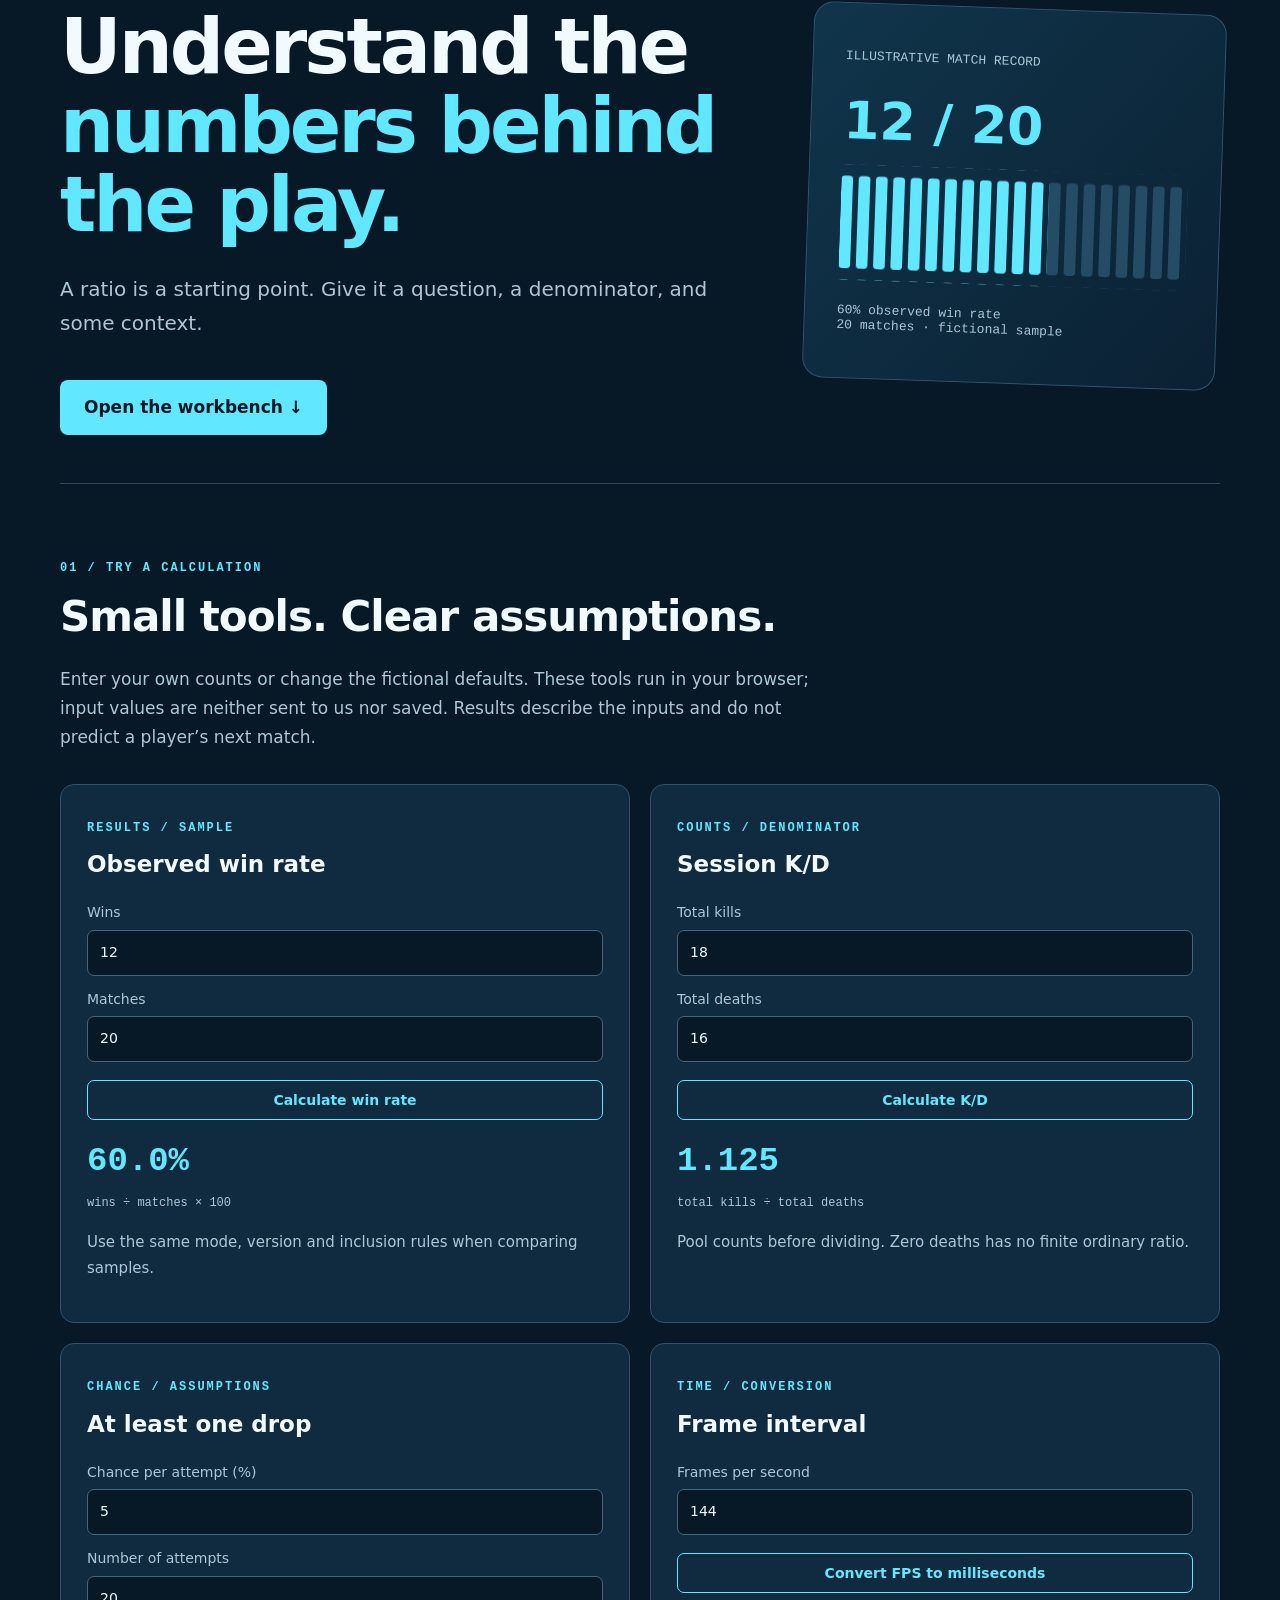
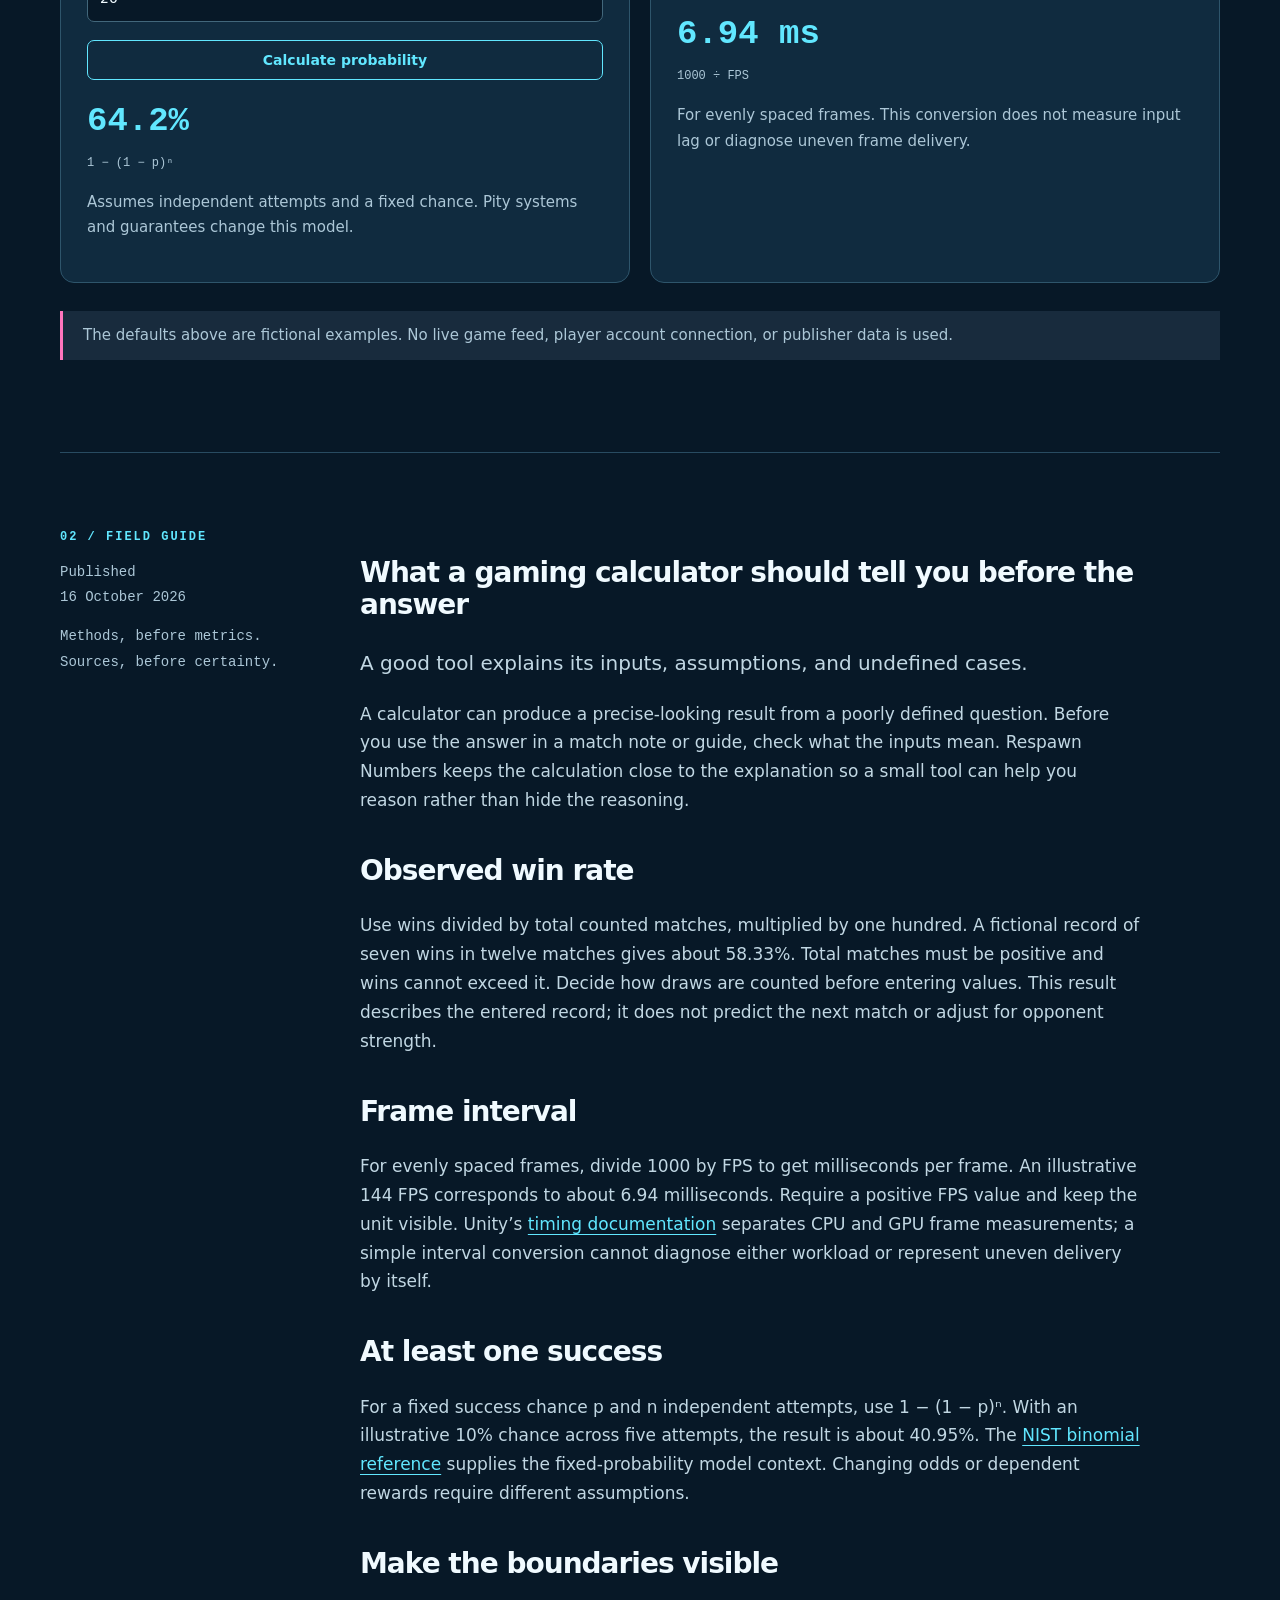
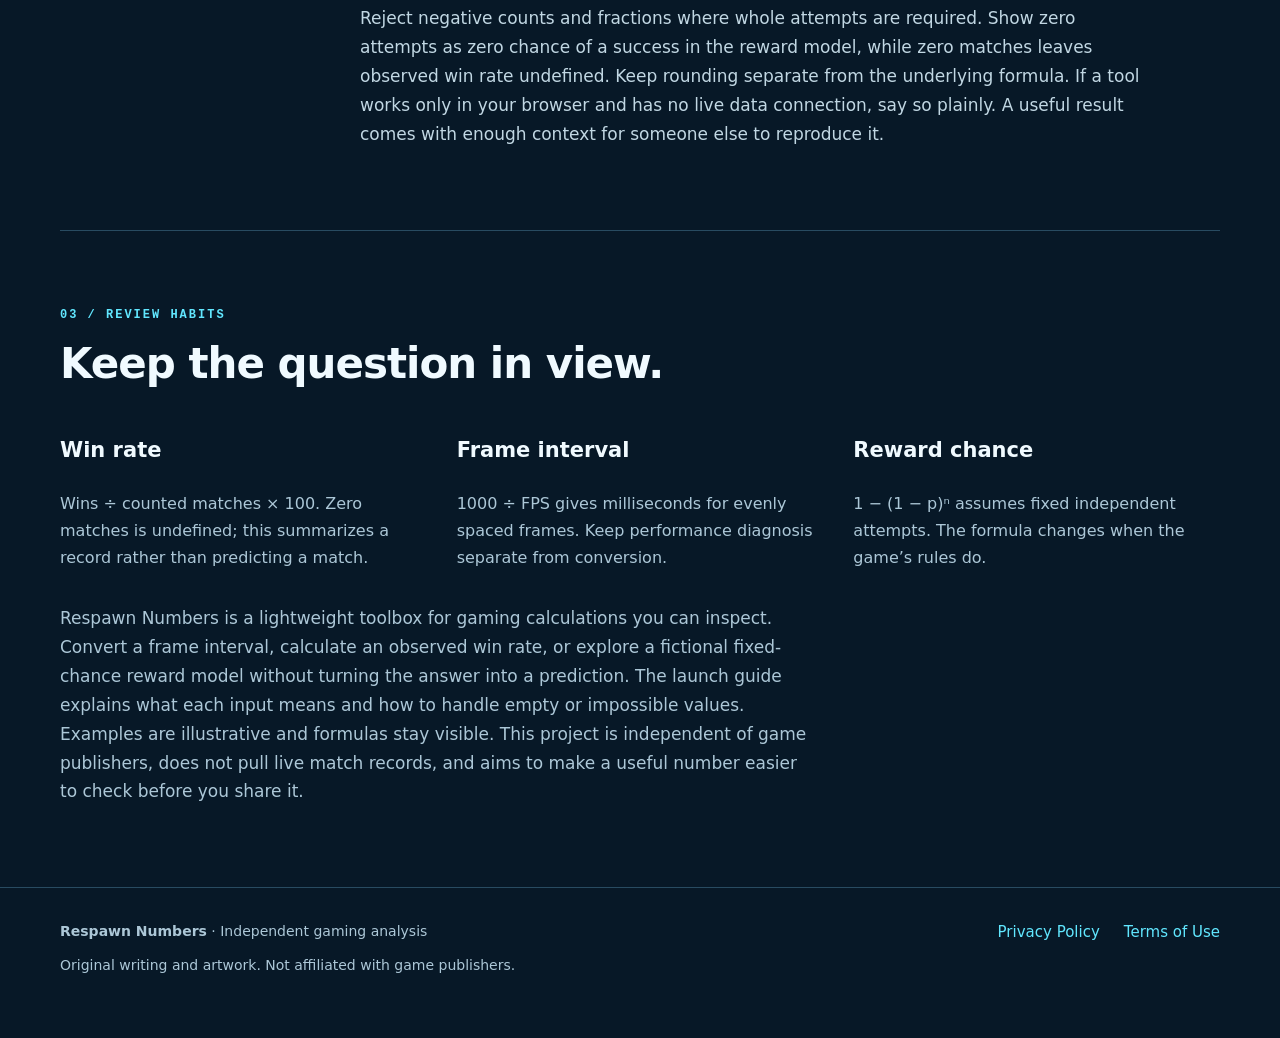
==== commit 51bd294c: "Add Active Matter Steam player statistics article" ====
--- a/index.html
+++ b/index.html
@@ -1 +1 @@
-<!doctype html><html lang="en"><head><meta charset="utf-8"><meta name="viewport" content="width=device-width, initial-scale=1"><meta name="description" content="Transparent gaming statistics explainers and free calculators for win rate, K/D and independent drop probability."><title>Game-statistics workbench · Respawn Numbers</title><link rel="icon" href="logo.svg" type="image/svg+xml"><link rel="stylesheet" href="style.css"></head><body><a class="skip" href="#main">Skip to content</a><header><div class="wrap"><a class="brand" href="index.html"><img src="logo.svg" alt="" width="42" height="42">Respawn Numbers</a><nav aria-label="Main navigation"><a href="index.html#calculators">Calculators</a><a href="index.html#guide">Field guide</a><a href="privacy.html">Privacy</a><a href="terms.html">Terms</a></nav></div></header><main id="main"><div class="wrap"><section style="margin-top:32px;padding:24px;border:1px solid #254c65;border-radius:20px"><p class="eyebrow">New Steam population field note</p><h2>Hood Warfare 2 player-count analysis: peaks, averages and valid percentage changes</h2><p>Define the audience and baseline before reaching for a calculator.</p><a class="cta" href="hood-warfare-2-player-count.html">Read the Hood Warfare 2 statistics guide ↗</a></section><section style="margin-top:32px;padding:24px;border:1px solid #254c65;border-radius:20px"><p class="eyebrow">New population field note · 20 October 2026</p><h2>ARC Raiders player-count analysis: concurrent players, averages and percentage changes</h2><p>Keep the denominator and time window beside every population statistic.</p><a class="cta" href="arc-raiders-player-count.html">Read the ARC Raiders population guide ↗</a></section><section style="margin-top:32px;padding:24px;border:1px solid #254c65;border-radius:20px"><p class="eyebrow">New field note</p><h2>Minecraft Dungeons II statistics: a field guide to the denominator</h2><p>The number becomes useful when you know who, what and when it counts.</p><a class="cta" href="minecraft-dungeons-ii.html">Read the Minecraft Dungeons II guide ↗</a></section><section class="hero" aria-labelledby="hero-title"><div><p class="eyebrow">The game-statistics workbench</p><h1 id="hero-title">Understand the<br><span>numbers behind<br>the play.</span></h1><p class="lead">A ratio is a starting point. Give it a question, a denominator, and some context.</p><a class="cta" href="#calculators">Open the workbench ↓</a></div><div class="visual" aria-label="Illustrative win-rate example: 12 wins in 20 matches equals 60 percent"><p>ILLUSTRATIVE MATCH RECORD</p><strong>12 / 20</strong><svg viewBox="0 0 300 100" role="img" aria-label="Twelve of twenty match markers highlighted in cyan"><defs><pattern id="slots" width="15" height="90" patternUnits="userSpaceOnUse"><rect width="10" height="80" y="10" rx="3" fill="#254c65"/></pattern><pattern id="wins-pattern" width="15" height="90" patternUnits="userSpaceOnUse"><rect width="10" height="80" y="10" rx="3" fill="#61e7ff"/></pattern></defs><rect width="300" height="100" fill="url(#slots)"/><rect width="180" height="100" fill="url(#wins-pattern)"/></svg><p>60% observed win rate<br>20 matches · fictional sample</p></div></section><section id="calculators" class="section"><p class="eyebrow">01 / Try a calculation</p><h2>Small tools. Clear assumptions.</h2><p class="section-intro">Enter your own counts or change the fictional defaults. These tools run in your browser; input values are neither sent to us nor saved. Results describe the inputs and do not predict a player’s next match.</p><div class="grid"><section class="card"><span class="eyebrow">Results / sample</span><h3>Observed win rate</h3><label for="wins">Wins<input id="wins" type="number" min="0" step="1" value="12"></label><label for="matches">Matches<input id="matches" type="number" min="1" step="1" value="20"></label><button id="win-button" type="button">Calculate win rate</button><output id="win-result" class="result" aria-live="polite">60.0%</output><span class="formula">wins ÷ matches × 100</span><p>Use the same mode, version and inclusion rules when comparing samples.</p></section><section class="card"><span class="eyebrow">Counts / denominator</span><h3>Session K/D</h3><label for="kills">Total kills<input id="kills" type="number" min="0" step="1" value="18"></label><label for="deaths">Total deaths<input id="deaths" type="number" min="0" step="1" value="16"></label><button id="kd-button" type="button">Calculate K/D</button><output id="kd-result" class="result" aria-live="polite">1.125</output><span class="formula">total kills ÷ total deaths</span><p>Pool counts before dividing. Zero deaths has no finite ordinary ratio.</p></section><section class="card"><span class="eyebrow">Chance / assumptions</span><h3>At least one drop</h3><label for="chance">Chance per attempt (%)<input id="chance" type="number" min="0" max="100" step="any" value="5"></label><label for="attempts">Number of attempts<input id="attempts" type="number" min="0" step="1" value="20"></label><button id="drop-button" type="button">Calculate probability</button><output id="drop-result" class="result" aria-live="polite">64.2%</output><span class="formula">1 − (1 − p)ⁿ</span><p>Assumes independent attempts and a fixed chance. Pity systems and guarantees change this model.</p></section><section class="card"><span class="eyebrow">Time / conversion</span><h3>Frame interval</h3><label for="fps">Frames per second<input id="fps" type="number" min="0" step="any" value="144"></label><button id="frame-button" type="button">Convert FPS to milliseconds</button><output id="frame-result" class="result" aria-live="polite">6.94 ms</output><span class="formula">1000 ÷ FPS</span><p>For evenly spaced frames. This conversion does not measure input lag or diagnose uneven frame delivery.</p></section></div><p class="note">The defaults above are fictional examples. No live game feed, player account connection, or publisher data is used.</p></section><section class="section editorial" id="guide"><aside><p class="eyebrow">02 / Field guide</p><p>Published<br>16 October 2026</p><p>Methods, before metrics.<br>Sources, before certainty.</p></aside><article class="prose"><h2>What a gaming calculator should tell you before the answer</h2><p class="lead">A good tool explains its inputs, assumptions, and undefined cases.</p><p>A calculator can produce a precise-looking result from a poorly defined question. Before you use the answer in a match note or guide, check what the inputs mean. Respawn Numbers keeps the calculation close to the explanation so a small tool can help you reason rather than hide the reasoning.</p><h2>Observed win rate</h2><p>Use wins divided by total counted matches, multiplied by one hundred. A fictional record of seven wins in twelve matches gives about 58.33%. Total matches must be positive and wins cannot exceed it. Decide how draws are counted before entering values. This result describes the entered record; it does not predict the next match or adjust for opponent strength.</p><h2>Frame interval</h2><p>For evenly spaced frames, divide 1000 by FPS to get milliseconds per frame. An illustrative 144 FPS corresponds to about 6.94 milliseconds. Require a positive FPS value and keep the unit visible. Unity’s <a href="https://docs.unity3d.com/6000.0/Documentation/Manual/frame-timing-manager-counter-reference.html">timing documentation</a> separates CPU and GPU frame measurements; a simple interval conversion cannot diagnose either workload or represent uneven delivery by itself.</p><h2>At least one success</h2><p>For a fixed success chance p and n independent attempts, use 1 − (1 − p)ⁿ. With an illustrative 10% chance across five attempts, the result is about 40.95%. The <a href="https://www.itl.nist.gov/div898/handbook/eda/section3/eda366i.htm">NIST binomial reference</a> supplies the fixed-probability model context. Changing odds or dependent rewards require different assumptions.</p><h2>Make the boundaries visible</h2><p>Reject negative counts and fractions where whole attempts are required. Show zero attempts as zero chance of a success in the reward model, while zero matches leaves observed win rate undefined. Keep rounding separate from the underlying formula. If a tool works only in your browser and has no live data connection, say so plainly. A useful result comes with enough context for someone else to reproduce it.</p></article></section><section class="section"><p class="eyebrow">03 / Review habits</p><h2>Keep the question in view.</h2><div class="small-cards"><section><h3>Win rate</h3><p>Wins ÷ counted matches × 100. Zero matches is undefined; this summarizes a record rather than predicting a match.</p></section><section><h3>Frame interval</h3><p>1000 ÷ FPS gives milliseconds for evenly spaced frames. Keep performance diagnosis separate from conversion.</p></section><section><h3>Reward chance</h3><p>1 − (1 − p)ⁿ assumes fixed independent attempts. The formula changes when the game’s rules do.</p></section></div><p class="section-intro">Respawn Numbers is a lightweight toolbox for gaming calculations you can inspect. Convert a frame interval, calculate an observed win rate, or explore a fictional fixed-chance reward model without turning the answer into a prediction. The launch guide explains what each input means and how to handle empty or impossible values. Examples are illustrative and formulas stay visible. This project is independent of game publishers, does not pull live match records, and aims to make a useful number easier to check before you share it.</p></section></div></main><footer><div class="wrap"><div><p><strong>Respawn Numbers</strong> · Independent gaming analysis</p><p>Original writing and artwork. Not affiliated with game publishers.</p></div><nav aria-label="Legal navigation"><a href="privacy.html">Privacy Policy</a><a href="terms.html">Terms of Use</a></nav></div></footer><script src="calculators.js" defer></script></body></html>+<!doctype html><html lang="en"><head><meta charset="utf-8"><meta name="viewport" content="width=device-width, initial-scale=1"><meta name="description" content="Transparent gaming statistics explainers and free calculators for win rate, K/D and independent drop probability."><title>Game-statistics workbench · Respawn Numbers</title><link rel="icon" href="logo.svg" type="image/svg+xml"><link rel="stylesheet" href="style.css"></head><body><a class="skip" href="#main">Skip to content</a><header><div class="wrap"><a class="brand" href="index.html"><img src="logo.svg" alt="" width="42" height="42">Respawn Numbers</a><nav aria-label="Main navigation"><a href="index.html#calculators">Calculators</a><a href="index.html#guide">Field guide</a><a href="privacy.html">Privacy</a><a href="terms.html">Terms</a></nav></div></header><main id="main"><div class="wrap"><section style="margin-top:32px;padding:24px;border:1px solid #254c65;border-radius:20px"><p class="eyebrow">New population field note · 22 October 2026</p><h2>Active Matter player-count analysis: concurrent players, peaks and percentage changes</h2><p>Keep the baseline and time window attached to every calculation.</p><a class="cta" href="active-matter-player-count.html">Read the Active Matter statistics guide ↗</a></section><section style="margin-top:32px;padding:24px;border:1px solid #254c65;border-radius:20px"><p class="eyebrow">New Steam population field note</p><h2>Hood Warfare 2 player-count analysis: peaks, averages and valid percentage changes</h2><p>Define the audience and baseline before reaching for a calculator.</p><a class="cta" href="hood-warfare-2-player-count.html">Read the Hood Warfare 2 statistics guide ↗</a></section><section style="margin-top:32px;padding:24px;border:1px solid #254c65;border-radius:20px"><p class="eyebrow">New population field note · 20 October 2026</p><h2>ARC Raiders player-count analysis: concurrent players, averages and percentage changes</h2><p>Keep the denominator and time window beside every population statistic.</p><a class="cta" href="arc-raiders-player-count.html">Read the ARC Raiders population guide ↗</a></section><section style="margin-top:32px;padding:24px;border:1px solid #254c65;border-radius:20px"><p class="eyebrow">New field note</p><h2>Minecraft Dungeons II statistics: a field guide to the denominator</h2><p>The number becomes useful when you know who, what and when it counts.</p><a class="cta" href="minecraft-dungeons-ii.html">Read the Minecraft Dungeons II guide ↗</a></section><section class="hero" aria-labelledby="hero-title"><div><p class="eyebrow">The game-statistics workbench</p><h1 id="hero-title">Understand the<br><span>numbers behind<br>the play.</span></h1><p class="lead">A ratio is a starting point. Give it a question, a denominator, and some context.</p><a class="cta" href="#calculators">Open the workbench ↓</a></div><div class="visual" aria-label="Illustrative win-rate example: 12 wins in 20 matches equals 60 percent"><p>ILLUSTRATIVE MATCH RECORD</p><strong>12 / 20</strong><svg viewBox="0 0 300 100" role="img" aria-label="Twelve of twenty match markers highlighted in cyan"><defs><pattern id="slots" width="15" height="90" patternUnits="userSpaceOnUse"><rect width="10" height="80" y="10" rx="3" fill="#254c65"/></pattern><pattern id="wins-pattern" width="15" height="90" patternUnits="userSpaceOnUse"><rect width="10" height="80" y="10" rx="3" fill="#61e7ff"/></pattern></defs><rect width="300" height="100" fill="url(#slots)"/><rect width="180" height="100" fill="url(#wins-pattern)"/></svg><p>60% observed win rate<br>20 matches · fictional sample</p></div></section><section id="calculators" class="section"><p class="eyebrow">01 / Try a calculation</p><h2>Small tools. Clear assumptions.</h2><p class="section-intro">Enter your own counts or change the fictional defaults. These tools run in your browser; input values are neither sent to us nor saved. Results describe the inputs and do not predict a player’s next match.</p><div class="grid"><section class="card"><span class="eyebrow">Results / sample</span><h3>Observed win rate</h3><label for="wins">Wins<input id="wins" type="number" min="0" step="1" value="12"></label><label for="matches">Matches<input id="matches" type="number" min="1" step="1" value="20"></label><button id="win-button" type="button">Calculate win rate</button><output id="win-result" class="result" aria-live="polite">60.0%</output><span class="formula">wins ÷ matches × 100</span><p>Use the same mode, version and inclusion rules when comparing samples.</p></section><section class="card"><span class="eyebrow">Counts / denominator</span><h3>Session K/D</h3><label for="kills">Total kills<input id="kills" type="number" min="0" step="1" value="18"></label><label for="deaths">Total deaths<input id="deaths" type="number" min="0" step="1" value="16"></label><button id="kd-button" type="button">Calculate K/D</button><output id="kd-result" class="result" aria-live="polite">1.125</output><span class="formula">total kills ÷ total deaths</span><p>Pool counts before dividing. Zero deaths has no finite ordinary ratio.</p></section><section class="card"><span class="eyebrow">Chance / assumptions</span><h3>At least one drop</h3><label for="chance">Chance per attempt (%)<input id="chance" type="number" min="0" max="100" step="any" value="5"></label><label for="attempts">Number of attempts<input id="attempts" type="number" min="0" step="1" value="20"></label><button id="drop-button" type="button">Calculate probability</button><output id="drop-result" class="result" aria-live="polite">64.2%</output><span class="formula">1 − (1 − p)ⁿ</span><p>Assumes independent attempts and a fixed chance. Pity systems and guarantees change this model.</p></section><section class="card"><span class="eyebrow">Time / conversion</span><h3>Frame interval</h3><label for="fps">Frames per second<input id="fps" type="number" min="0" step="any" value="144"></label><button id="frame-button" type="button">Convert FPS to milliseconds</button><output id="frame-result" class="result" aria-live="polite">6.94 ms</output><span class="formula">1000 ÷ FPS</span><p>For evenly spaced frames. This conversion does not measure input lag or diagnose uneven frame delivery.</p></section></div><p class="note">The defaults above are fictional examples. No live game feed, player account connection, or publisher data is used.</p></section><section class="section editorial" id="guide"><aside><p class="eyebrow">02 / Field guide</p><p>Published<br>16 October 2026</p><p>Methods, before metrics.<br>Sources, before certainty.</p></aside><article class="prose"><h2>What a gaming calculator should tell you before the answer</h2><p class="lead">A good tool explains its inputs, assumptions, and undefined cases.</p><p>A calculator can produce a precise-looking result from a poorly defined question. Before you use the answer in a match note or guide, check what the inputs mean. Respawn Numbers keeps the calculation close to the explanation so a small tool can help you reason rather than hide the reasoning.</p><h2>Observed win rate</h2><p>Use wins divided by total counted matches, multiplied by one hundred. A fictional record of seven wins in twelve matches gives about 58.33%. Total matches must be positive and wins cannot exceed it. Decide how draws are counted before entering values. This result describes the entered record; it does not predict the next match or adjust for opponent strength.</p><h2>Frame interval</h2><p>For evenly spaced frames, divide 1000 by FPS to get milliseconds per frame. An illustrative 144 FPS corresponds to about 6.94 milliseconds. Require a positive FPS value and keep the unit visible. Unity’s <a href="https://docs.unity3d.com/6000.0/Documentation/Manual/frame-timing-manager-counter-reference.html">timing documentation</a> separates CPU and GPU frame measurements; a simple interval conversion cannot diagnose either workload or represent uneven delivery by itself.</p><h2>At least one success</h2><p>For a fixed success chance p and n independent attempts, use 1 − (1 − p)ⁿ. With an illustrative 10% chance across five attempts, the result is about 40.95%. The <a href="https://www.itl.nist.gov/div898/handbook/eda/section3/eda366i.htm">NIST binomial reference</a> supplies the fixed-probability model context. Changing odds or dependent rewards require different assumptions.</p><h2>Make the boundaries visible</h2><p>Reject negative counts and fractions where whole attempts are required. Show zero attempts as zero chance of a success in the reward model, while zero matches leaves observed win rate undefined. Keep rounding separate from the underlying formula. If a tool works only in your browser and has no live data connection, say so plainly. A useful result comes with enough context for someone else to reproduce it.</p></article></section><section class="section"><p class="eyebrow">03 / Review habits</p><h2>Keep the question in view.</h2><div class="small-cards"><section><h3>Win rate</h3><p>Wins ÷ counted matches × 100. Zero matches is undefined; this summarizes a record rather than predicting a match.</p></section><section><h3>Frame interval</h3><p>1000 ÷ FPS gives milliseconds for evenly spaced frames. Keep performance diagnosis separate from conversion.</p></section><section><h3>Reward chance</h3><p>1 − (1 − p)ⁿ assumes fixed independent attempts. The formula changes when the game’s rules do.</p></section></div><p class="section-intro">Respawn Numbers is a lightweight toolbox for gaming calculations you can inspect. Convert a frame interval, calculate an observed win rate, or explore a fictional fixed-chance reward model without turning the answer into a prediction. The launch guide explains what each input means and how to handle empty or impossible values. Examples are illustrative and formulas stay visible. This project is independent of game publishers, does not pull live match records, and aims to make a useful number easier to check before you share it.</p></section></div></main><footer><div class="wrap"><div><p><strong>Respawn Numbers</strong> · Independent gaming analysis</p><p>Original writing and artwork. Not affiliated with game publishers.</p></div><nav aria-label="Legal navigation"><a href="privacy.html">Privacy Policy</a><a href="terms.html">Terms of Use</a></nav></div></footer><script src="calculators.js" defer></script></body></html>
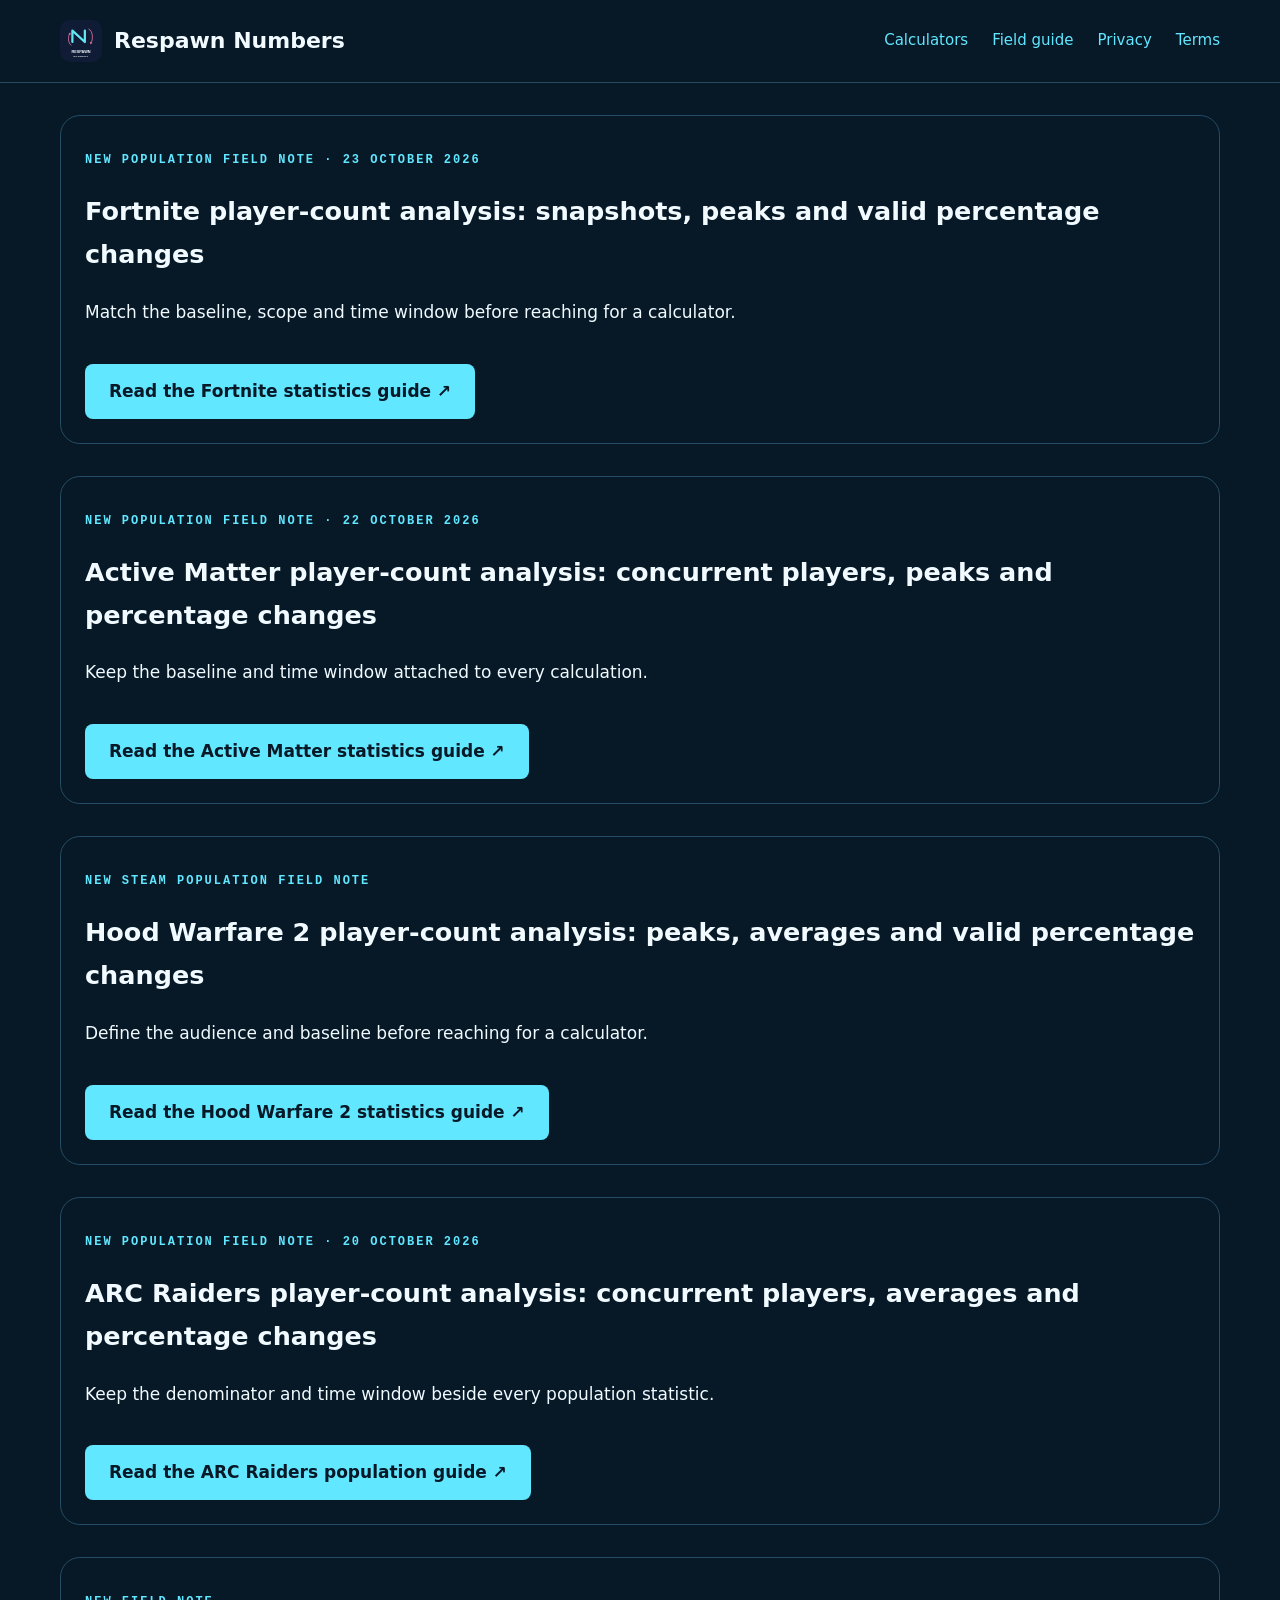
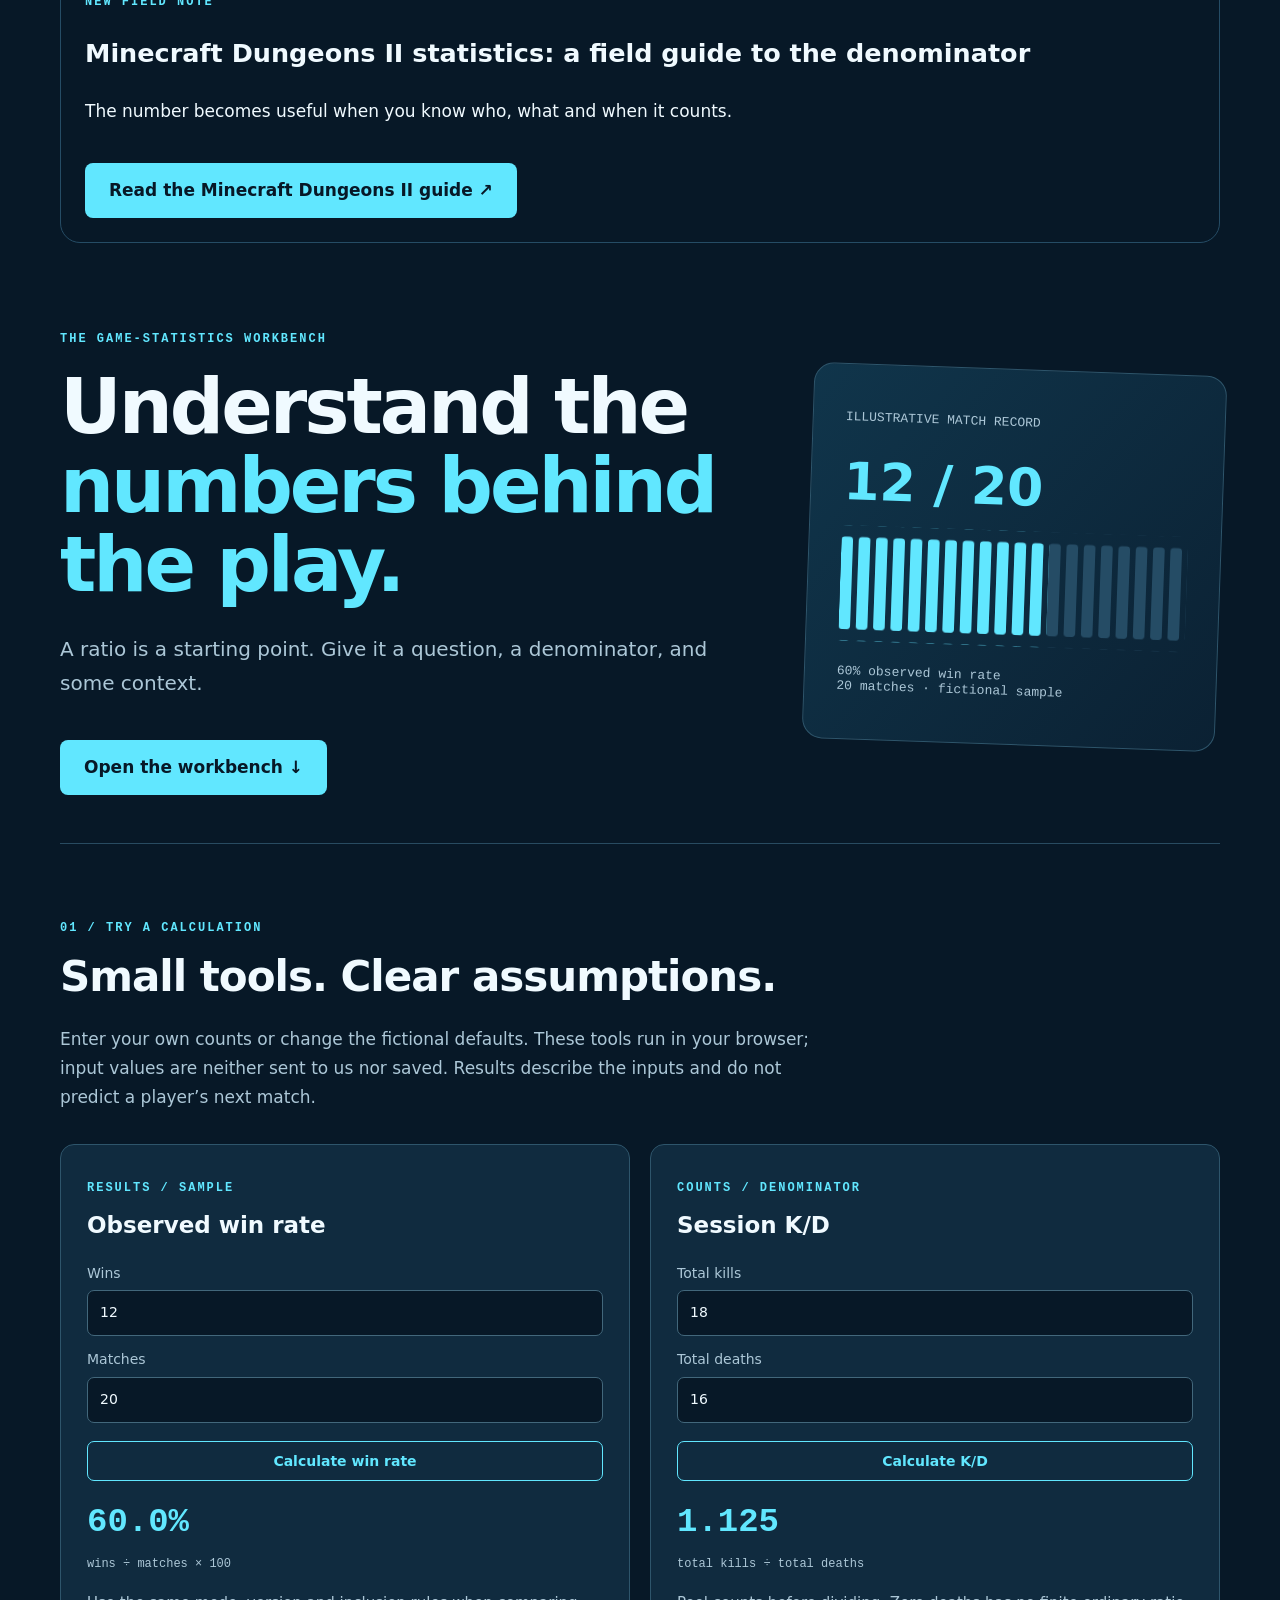
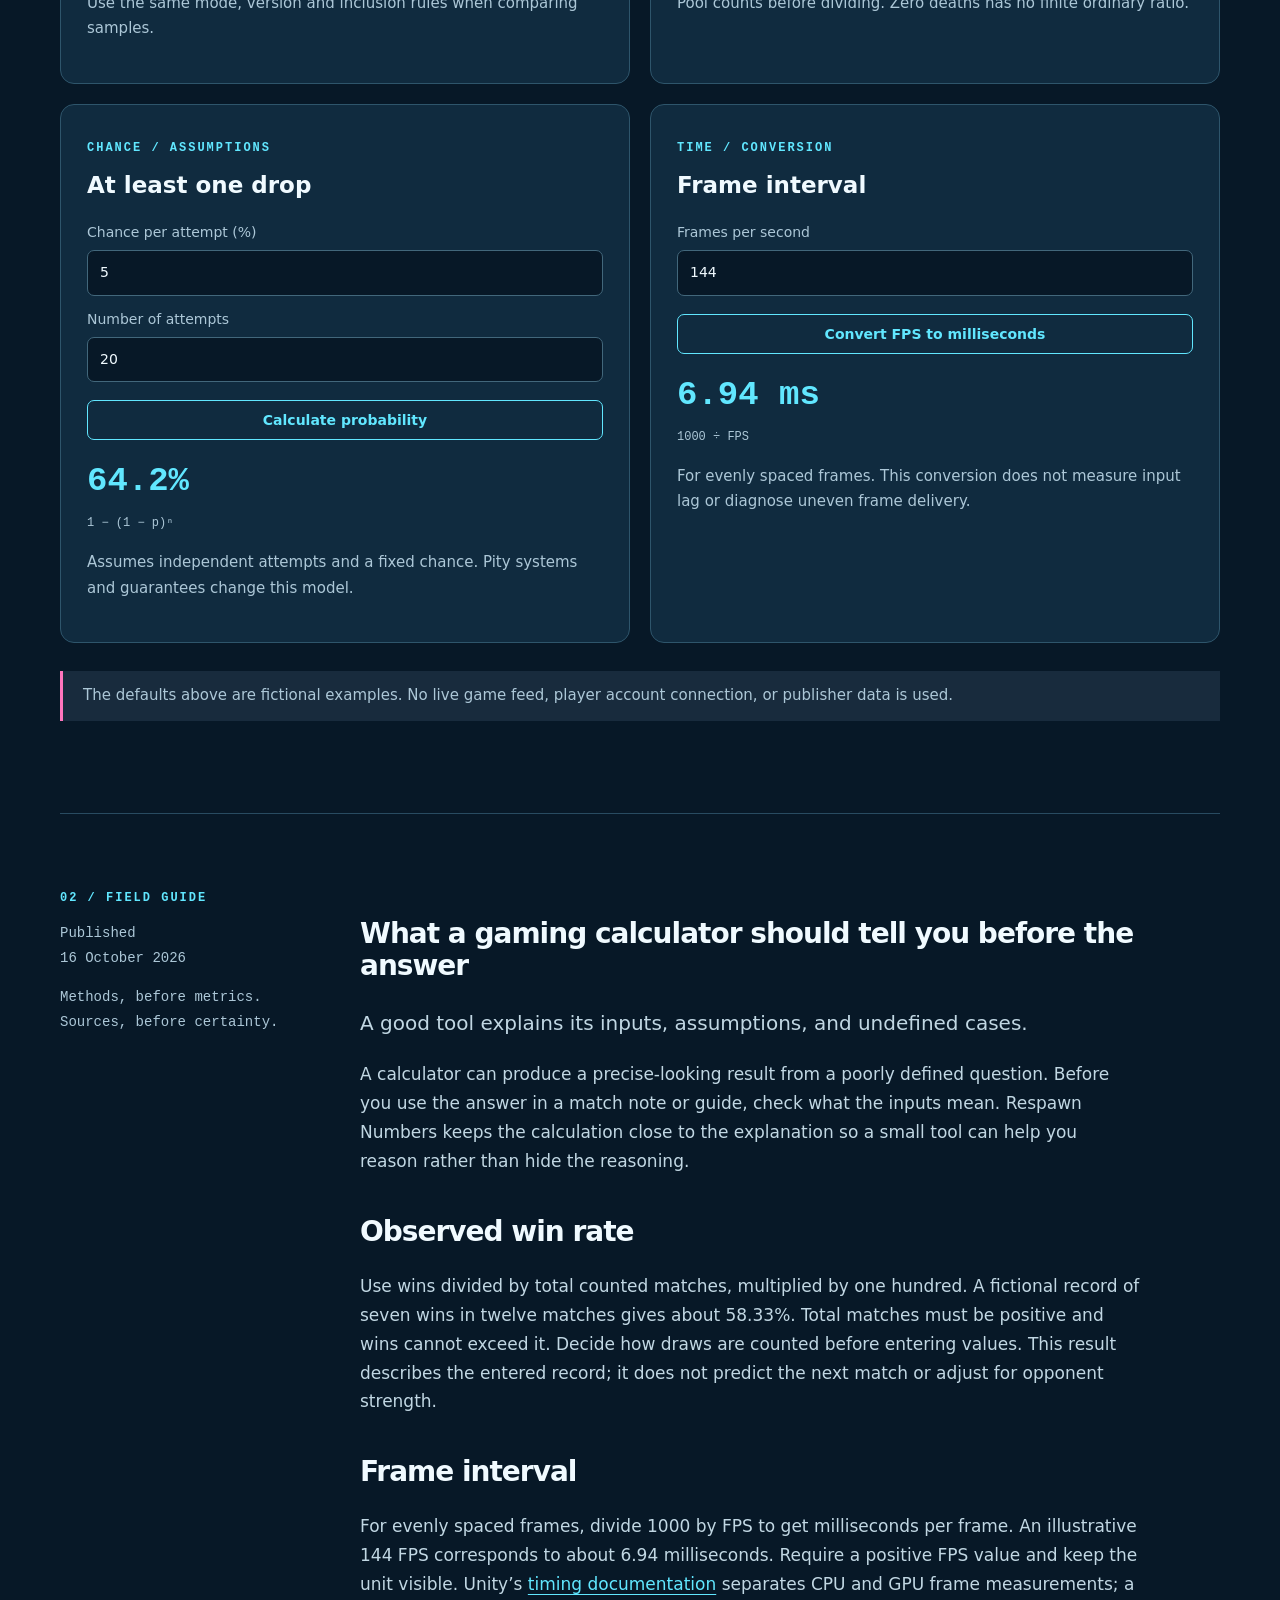
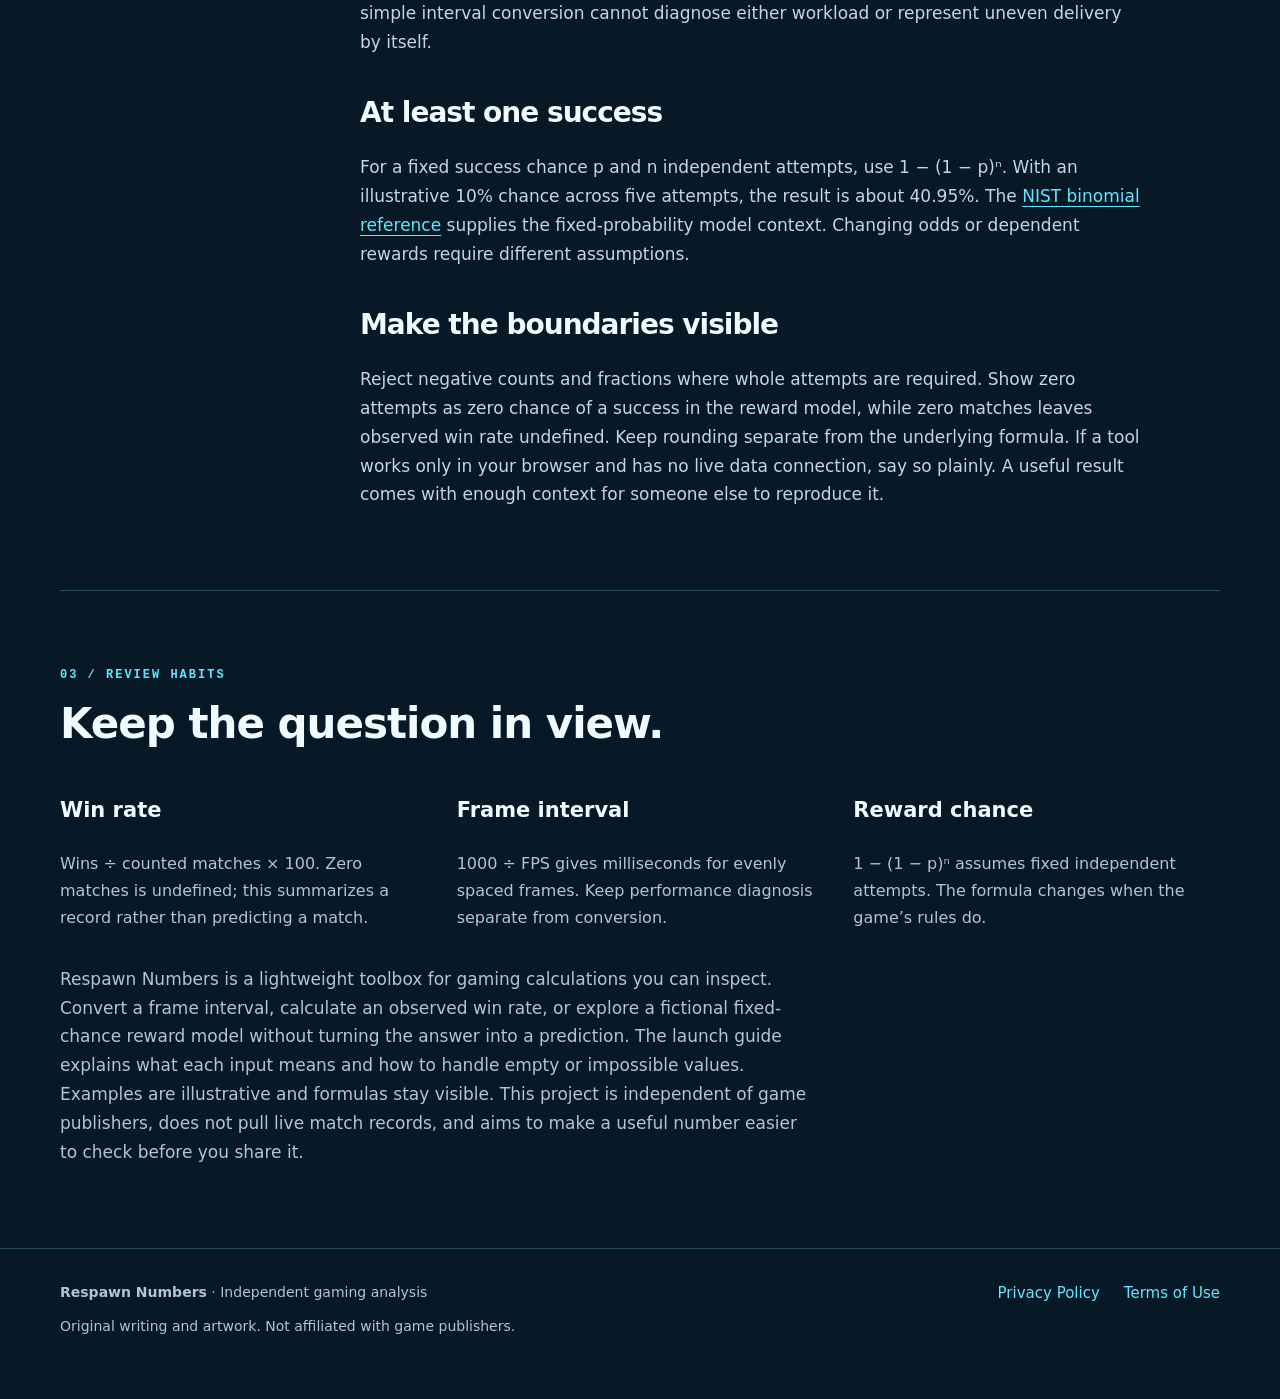
==== commit f7d957ce: "Add Fortnite player-count analysis and source context" ====
--- a/index.html
+++ b/index.html
@@ -1 +1 @@
-<!doctype html><html lang="en"><head><meta charset="utf-8"><meta name="viewport" content="width=device-width, initial-scale=1"><meta name="description" content="Transparent gaming statistics explainers and free calculators for win rate, K/D and independent drop probability."><title>Game-statistics workbench · Respawn Numbers</title><link rel="icon" href="logo.svg" type="image/svg+xml"><link rel="stylesheet" href="style.css"></head><body><a class="skip" href="#main">Skip to content</a><header><div class="wrap"><a class="brand" href="index.html"><img src="logo.svg" alt="" width="42" height="42">Respawn Numbers</a><nav aria-label="Main navigation"><a href="index.html#calculators">Calculators</a><a href="index.html#guide">Field guide</a><a href="privacy.html">Privacy</a><a href="terms.html">Terms</a></nav></div></header><main id="main"><div class="wrap"><section style="margin-top:32px;padding:24px;border:1px solid #254c65;border-radius:20px"><p class="eyebrow">New population field note · 22 October 2026</p><h2>Active Matter player-count analysis: concurrent players, peaks and percentage changes</h2><p>Keep the baseline and time window attached to every calculation.</p><a class="cta" href="active-matter-player-count.html">Read the Active Matter statistics guide ↗</a></section><section style="margin-top:32px;padding:24px;border:1px solid #254c65;border-radius:20px"><p class="eyebrow">New Steam population field note</p><h2>Hood Warfare 2 player-count analysis: peaks, averages and valid percentage changes</h2><p>Define the audience and baseline before reaching for a calculator.</p><a class="cta" href="hood-warfare-2-player-count.html">Read the Hood Warfare 2 statistics guide ↗</a></section><section style="margin-top:32px;padding:24px;border:1px solid #254c65;border-radius:20px"><p class="eyebrow">New population field note · 20 October 2026</p><h2>ARC Raiders player-count analysis: concurrent players, averages and percentage changes</h2><p>Keep the denominator and time window beside every population statistic.</p><a class="cta" href="arc-raiders-player-count.html">Read the ARC Raiders population guide ↗</a></section><section style="margin-top:32px;padding:24px;border:1px solid #254c65;border-radius:20px"><p class="eyebrow">New field note</p><h2>Minecraft Dungeons II statistics: a field guide to the denominator</h2><p>The number becomes useful when you know who, what and when it counts.</p><a class="cta" href="minecraft-dungeons-ii.html">Read the Minecraft Dungeons II guide ↗</a></section><section class="hero" aria-labelledby="hero-title"><div><p class="eyebrow">The game-statistics workbench</p><h1 id="hero-title">Understand the<br><span>numbers behind<br>the play.</span></h1><p class="lead">A ratio is a starting point. Give it a question, a denominator, and some context.</p><a class="cta" href="#calculators">Open the workbench ↓</a></div><div class="visual" aria-label="Illustrative win-rate example: 12 wins in 20 matches equals 60 percent"><p>ILLUSTRATIVE MATCH RECORD</p><strong>12 / 20</strong><svg viewBox="0 0 300 100" role="img" aria-label="Twelve of twenty match markers highlighted in cyan"><defs><pattern id="slots" width="15" height="90" patternUnits="userSpaceOnUse"><rect width="10" height="80" y="10" rx="3" fill="#254c65"/></pattern><pattern id="wins-pattern" width="15" height="90" patternUnits="userSpaceOnUse"><rect width="10" height="80" y="10" rx="3" fill="#61e7ff"/></pattern></defs><rect width="300" height="100" fill="url(#slots)"/><rect width="180" height="100" fill="url(#wins-pattern)"/></svg><p>60% observed win rate<br>20 matches · fictional sample</p></div></section><section id="calculators" class="section"><p class="eyebrow">01 / Try a calculation</p><h2>Small tools. Clear assumptions.</h2><p class="section-intro">Enter your own counts or change the fictional defaults. These tools run in your browser; input values are neither sent to us nor saved. Results describe the inputs and do not predict a player’s next match.</p><div class="grid"><section class="card"><span class="eyebrow">Results / sample</span><h3>Observed win rate</h3><label for="wins">Wins<input id="wins" type="number" min="0" step="1" value="12"></label><label for="matches">Matches<input id="matches" type="number" min="1" step="1" value="20"></label><button id="win-button" type="button">Calculate win rate</button><output id="win-result" class="result" aria-live="polite">60.0%</output><span class="formula">wins ÷ matches × 100</span><p>Use the same mode, version and inclusion rules when comparing samples.</p></section><section class="card"><span class="eyebrow">Counts / denominator</span><h3>Session K/D</h3><label for="kills">Total kills<input id="kills" type="number" min="0" step="1" value="18"></label><label for="deaths">Total deaths<input id="deaths" type="number" min="0" step="1" value="16"></label><button id="kd-button" type="button">Calculate K/D</button><output id="kd-result" class="result" aria-live="polite">1.125</output><span class="formula">total kills ÷ total deaths</span><p>Pool counts before dividing. Zero deaths has no finite ordinary ratio.</p></section><section class="card"><span class="eyebrow">Chance / assumptions</span><h3>At least one drop</h3><label for="chance">Chance per attempt (%)<input id="chance" type="number" min="0" max="100" step="any" value="5"></label><label for="attempts">Number of attempts<input id="attempts" type="number" min="0" step="1" value="20"></label><button id="drop-button" type="button">Calculate probability</button><output id="drop-result" class="result" aria-live="polite">64.2%</output><span class="formula">1 − (1 − p)ⁿ</span><p>Assumes independent attempts and a fixed chance. Pity systems and guarantees change this model.</p></section><section class="card"><span class="eyebrow">Time / conversion</span><h3>Frame interval</h3><label for="fps">Frames per second<input id="fps" type="number" min="0" step="any" value="144"></label><button id="frame-button" type="button">Convert FPS to milliseconds</button><output id="frame-result" class="result" aria-live="polite">6.94 ms</output><span class="formula">1000 ÷ FPS</span><p>For evenly spaced frames. This conversion does not measure input lag or diagnose uneven frame delivery.</p></section></div><p class="note">The defaults above are fictional examples. No live game feed, player account connection, or publisher data is used.</p></section><section class="section editorial" id="guide"><aside><p class="eyebrow">02 / Field guide</p><p>Published<br>16 October 2026</p><p>Methods, before metrics.<br>Sources, before certainty.</p></aside><article class="prose"><h2>What a gaming calculator should tell you before the answer</h2><p class="lead">A good tool explains its inputs, assumptions, and undefined cases.</p><p>A calculator can produce a precise-looking result from a poorly defined question. Before you use the answer in a match note or guide, check what the inputs mean. Respawn Numbers keeps the calculation close to the explanation so a small tool can help you reason rather than hide the reasoning.</p><h2>Observed win rate</h2><p>Use wins divided by total counted matches, multiplied by one hundred. A fictional record of seven wins in twelve matches gives about 58.33%. Total matches must be positive and wins cannot exceed it. Decide how draws are counted before entering values. This result describes the entered record; it does not predict the next match or adjust for opponent strength.</p><h2>Frame interval</h2><p>For evenly spaced frames, divide 1000 by FPS to get milliseconds per frame. An illustrative 144 FPS corresponds to about 6.94 milliseconds. Require a positive FPS value and keep the unit visible. Unity’s <a href="https://docs.unity3d.com/6000.0/Documentation/Manual/frame-timing-manager-counter-reference.html">timing documentation</a> separates CPU and GPU frame measurements; a simple interval conversion cannot diagnose either workload or represent uneven delivery by itself.</p><h2>At least one success</h2><p>For a fixed success chance p and n independent attempts, use 1 − (1 − p)ⁿ. With an illustrative 10% chance across five attempts, the result is about 40.95%. The <a href="https://www.itl.nist.gov/div898/handbook/eda/section3/eda366i.htm">NIST binomial reference</a> supplies the fixed-probability model context. Changing odds or dependent rewards require different assumptions.</p><h2>Make the boundaries visible</h2><p>Reject negative counts and fractions where whole attempts are required. Show zero attempts as zero chance of a success in the reward model, while zero matches leaves observed win rate undefined. Keep rounding separate from the underlying formula. If a tool works only in your browser and has no live data connection, say so plainly. A useful result comes with enough context for someone else to reproduce it.</p></article></section><section class="section"><p class="eyebrow">03 / Review habits</p><h2>Keep the question in view.</h2><div class="small-cards"><section><h3>Win rate</h3><p>Wins ÷ counted matches × 100. Zero matches is undefined; this summarizes a record rather than predicting a match.</p></section><section><h3>Frame interval</h3><p>1000 ÷ FPS gives milliseconds for evenly spaced frames. Keep performance diagnosis separate from conversion.</p></section><section><h3>Reward chance</h3><p>1 − (1 − p)ⁿ assumes fixed independent attempts. The formula changes when the game’s rules do.</p></section></div><p class="section-intro">Respawn Numbers is a lightweight toolbox for gaming calculations you can inspect. Convert a frame interval, calculate an observed win rate, or explore a fictional fixed-chance reward model without turning the answer into a prediction. The launch guide explains what each input means and how to handle empty or impossible values. Examples are illustrative and formulas stay visible. This project is independent of game publishers, does not pull live match records, and aims to make a useful number easier to check before you share it.</p></section></div></main><footer><div class="wrap"><div><p><strong>Respawn Numbers</strong> · Independent gaming analysis</p><p>Original writing and artwork. Not affiliated with game publishers.</p></div><nav aria-label="Legal navigation"><a href="privacy.html">Privacy Policy</a><a href="terms.html">Terms of Use</a></nav></div></footer><script src="calculators.js" defer></script></body></html>+<!doctype html><html lang="en"><head><meta charset="utf-8"><meta name="viewport" content="width=device-width, initial-scale=1"><meta name="description" content="Transparent gaming statistics explainers and free calculators for win rate, K/D and independent drop probability."><title>Game-statistics workbench · Respawn Numbers</title><link rel="icon" href="logo.svg" type="image/svg+xml"><link rel="stylesheet" href="style.css"></head><body><a class="skip" href="#main">Skip to content</a><header><div class="wrap"><a class="brand" href="index.html"><img src="logo.svg" alt="" width="42" height="42">Respawn Numbers</a><nav aria-label="Main navigation"><a href="index.html#calculators">Calculators</a><a href="index.html#guide">Field guide</a><a href="privacy.html">Privacy</a><a href="terms.html">Terms</a></nav></div></header><main id="main"><div class="wrap"><section style="margin-top:32px;padding:24px;border:1px solid #254c65;border-radius:20px"><p class="eyebrow">New population field note · 23 October 2026</p><h2>Fortnite player-count analysis: snapshots, peaks and valid percentage changes</h2><p>Match the baseline, scope and time window before reaching for a calculator.</p><a class="cta" href="fortnite-player-count.html">Read the Fortnite statistics guide ↗</a></section><section style="margin-top:32px;padding:24px;border:1px solid #254c65;border-radius:20px"><p class="eyebrow">New population field note · 22 October 2026</p><h2>Active Matter player-count analysis: concurrent players, peaks and percentage changes</h2><p>Keep the baseline and time window attached to every calculation.</p><a class="cta" href="active-matter-player-count.html">Read the Active Matter statistics guide ↗</a></section><section style="margin-top:32px;padding:24px;border:1px solid #254c65;border-radius:20px"><p class="eyebrow">New Steam population field note</p><h2>Hood Warfare 2 player-count analysis: peaks, averages and valid percentage changes</h2><p>Define the audience and baseline before reaching for a calculator.</p><a class="cta" href="hood-warfare-2-player-count.html">Read the Hood Warfare 2 statistics guide ↗</a></section><section style="margin-top:32px;padding:24px;border:1px solid #254c65;border-radius:20px"><p class="eyebrow">New population field note · 20 October 2026</p><h2>ARC Raiders player-count analysis: concurrent players, averages and percentage changes</h2><p>Keep the denominator and time window beside every population statistic.</p><a class="cta" href="arc-raiders-player-count.html">Read the ARC Raiders population guide ↗</a></section><section style="margin-top:32px;padding:24px;border:1px solid #254c65;border-radius:20px"><p class="eyebrow">New field note</p><h2>Minecraft Dungeons II statistics: a field guide to the denominator</h2><p>The number becomes useful when you know who, what and when it counts.</p><a class="cta" href="minecraft-dungeons-ii.html">Read the Minecraft Dungeons II guide ↗</a></section><section class="hero" aria-labelledby="hero-title"><div><p class="eyebrow">The game-statistics workbench</p><h1 id="hero-title">Understand the<br><span>numbers behind<br>the play.</span></h1><p class="lead">A ratio is a starting point. Give it a question, a denominator, and some context.</p><a class="cta" href="#calculators">Open the workbench ↓</a></div><div class="visual" aria-label="Illustrative win-rate example: 12 wins in 20 matches equals 60 percent"><p>ILLUSTRATIVE MATCH RECORD</p><strong>12 / 20</strong><svg viewBox="0 0 300 100" role="img" aria-label="Twelve of twenty match markers highlighted in cyan"><defs><pattern id="slots" width="15" height="90" patternUnits="userSpaceOnUse"><rect width="10" height="80" y="10" rx="3" fill="#254c65"/></pattern><pattern id="wins-pattern" width="15" height="90" patternUnits="userSpaceOnUse"><rect width="10" height="80" y="10" rx="3" fill="#61e7ff"/></pattern></defs><rect width="300" height="100" fill="url(#slots)"/><rect width="180" height="100" fill="url(#wins-pattern)"/></svg><p>60% observed win rate<br>20 matches · fictional sample</p></div></section><section id="calculators" class="section"><p class="eyebrow">01 / Try a calculation</p><h2>Small tools. Clear assumptions.</h2><p class="section-intro">Enter your own counts or change the fictional defaults. These tools run in your browser; input values are neither sent to us nor saved. Results describe the inputs and do not predict a player’s next match.</p><div class="grid"><section class="card"><span class="eyebrow">Results / sample</span><h3>Observed win rate</h3><label for="wins">Wins<input id="wins" type="number" min="0" step="1" value="12"></label><label for="matches">Matches<input id="matches" type="number" min="1" step="1" value="20"></label><button id="win-button" type="button">Calculate win rate</button><output id="win-result" class="result" aria-live="polite">60.0%</output><span class="formula">wins ÷ matches × 100</span><p>Use the same mode, version and inclusion rules when comparing samples.</p></section><section class="card"><span class="eyebrow">Counts / denominator</span><h3>Session K/D</h3><label for="kills">Total kills<input id="kills" type="number" min="0" step="1" value="18"></label><label for="deaths">Total deaths<input id="deaths" type="number" min="0" step="1" value="16"></label><button id="kd-button" type="button">Calculate K/D</button><output id="kd-result" class="result" aria-live="polite">1.125</output><span class="formula">total kills ÷ total deaths</span><p>Pool counts before dividing. Zero deaths has no finite ordinary ratio.</p></section><section class="card"><span class="eyebrow">Chance / assumptions</span><h3>At least one drop</h3><label for="chance">Chance per attempt (%)<input id="chance" type="number" min="0" max="100" step="any" value="5"></label><label for="attempts">Number of attempts<input id="attempts" type="number" min="0" step="1" value="20"></label><button id="drop-button" type="button">Calculate probability</button><output id="drop-result" class="result" aria-live="polite">64.2%</output><span class="formula">1 − (1 − p)ⁿ</span><p>Assumes independent attempts and a fixed chance. Pity systems and guarantees change this model.</p></section><section class="card"><span class="eyebrow">Time / conversion</span><h3>Frame interval</h3><label for="fps">Frames per second<input id="fps" type="number" min="0" step="any" value="144"></label><button id="frame-button" type="button">Convert FPS to milliseconds</button><output id="frame-result" class="result" aria-live="polite">6.94 ms</output><span class="formula">1000 ÷ FPS</span><p>For evenly spaced frames. This conversion does not measure input lag or diagnose uneven frame delivery.</p></section></div><p class="note">The defaults above are fictional examples. No live game feed, player account connection, or publisher data is used.</p></section><section class="section editorial" id="guide"><aside><p class="eyebrow">02 / Field guide</p><p>Published<br>16 October 2026</p><p>Methods, before metrics.<br>Sources, before certainty.</p></aside><article class="prose"><h2>What a gaming calculator should tell you before the answer</h2><p class="lead">A good tool explains its inputs, assumptions, and undefined cases.</p><p>A calculator can produce a precise-looking result from a poorly defined question. Before you use the answer in a match note or guide, check what the inputs mean. Respawn Numbers keeps the calculation close to the explanation so a small tool can help you reason rather than hide the reasoning.</p><h2>Observed win rate</h2><p>Use wins divided by total counted matches, multiplied by one hundred. A fictional record of seven wins in twelve matches gives about 58.33%. Total matches must be positive and wins cannot exceed it. Decide how draws are counted before entering values. This result describes the entered record; it does not predict the next match or adjust for opponent strength.</p><h2>Frame interval</h2><p>For evenly spaced frames, divide 1000 by FPS to get milliseconds per frame. An illustrative 144 FPS corresponds to about 6.94 milliseconds. Require a positive FPS value and keep the unit visible. Unity’s <a href="https://docs.unity3d.com/6000.0/Documentation/Manual/frame-timing-manager-counter-reference.html">timing documentation</a> separates CPU and GPU frame measurements; a simple interval conversion cannot diagnose either workload or represent uneven delivery by itself.</p><h2>At least one success</h2><p>For a fixed success chance p and n independent attempts, use 1 − (1 − p)ⁿ. With an illustrative 10% chance across five attempts, the result is about 40.95%. The <a href="https://www.itl.nist.gov/div898/handbook/eda/section3/eda366i.htm">NIST binomial reference</a> supplies the fixed-probability model context. Changing odds or dependent rewards require different assumptions.</p><h2>Make the boundaries visible</h2><p>Reject negative counts and fractions where whole attempts are required. Show zero attempts as zero chance of a success in the reward model, while zero matches leaves observed win rate undefined. Keep rounding separate from the underlying formula. If a tool works only in your browser and has no live data connection, say so plainly. A useful result comes with enough context for someone else to reproduce it.</p></article></section><section class="section"><p class="eyebrow">03 / Review habits</p><h2>Keep the question in view.</h2><div class="small-cards"><section><h3>Win rate</h3><p>Wins ÷ counted matches × 100. Zero matches is undefined; this summarizes a record rather than predicting a match.</p></section><section><h3>Frame interval</h3><p>1000 ÷ FPS gives milliseconds for evenly spaced frames. Keep performance diagnosis separate from conversion.</p></section><section><h3>Reward chance</h3><p>1 − (1 − p)ⁿ assumes fixed independent attempts. The formula changes when the game’s rules do.</p></section></div><p class="section-intro">Respawn Numbers is a lightweight toolbox for gaming calculations you can inspect. Convert a frame interval, calculate an observed win rate, or explore a fictional fixed-chance reward model without turning the answer into a prediction. The launch guide explains what each input means and how to handle empty or impossible values. Examples are illustrative and formulas stay visible. This project is independent of game publishers, does not pull live match records, and aims to make a useful number easier to check before you share it.</p></section></div></main><footer><div class="wrap"><div><p><strong>Respawn Numbers</strong> · Independent gaming analysis</p><p>Original writing and artwork. Not affiliated with game publishers.</p></div><nav aria-label="Legal navigation"><a href="privacy.html">Privacy Policy</a><a href="terms.html">Terms of Use</a></nav></div></footer><script src="calculators.js" defer></script></body></html>
